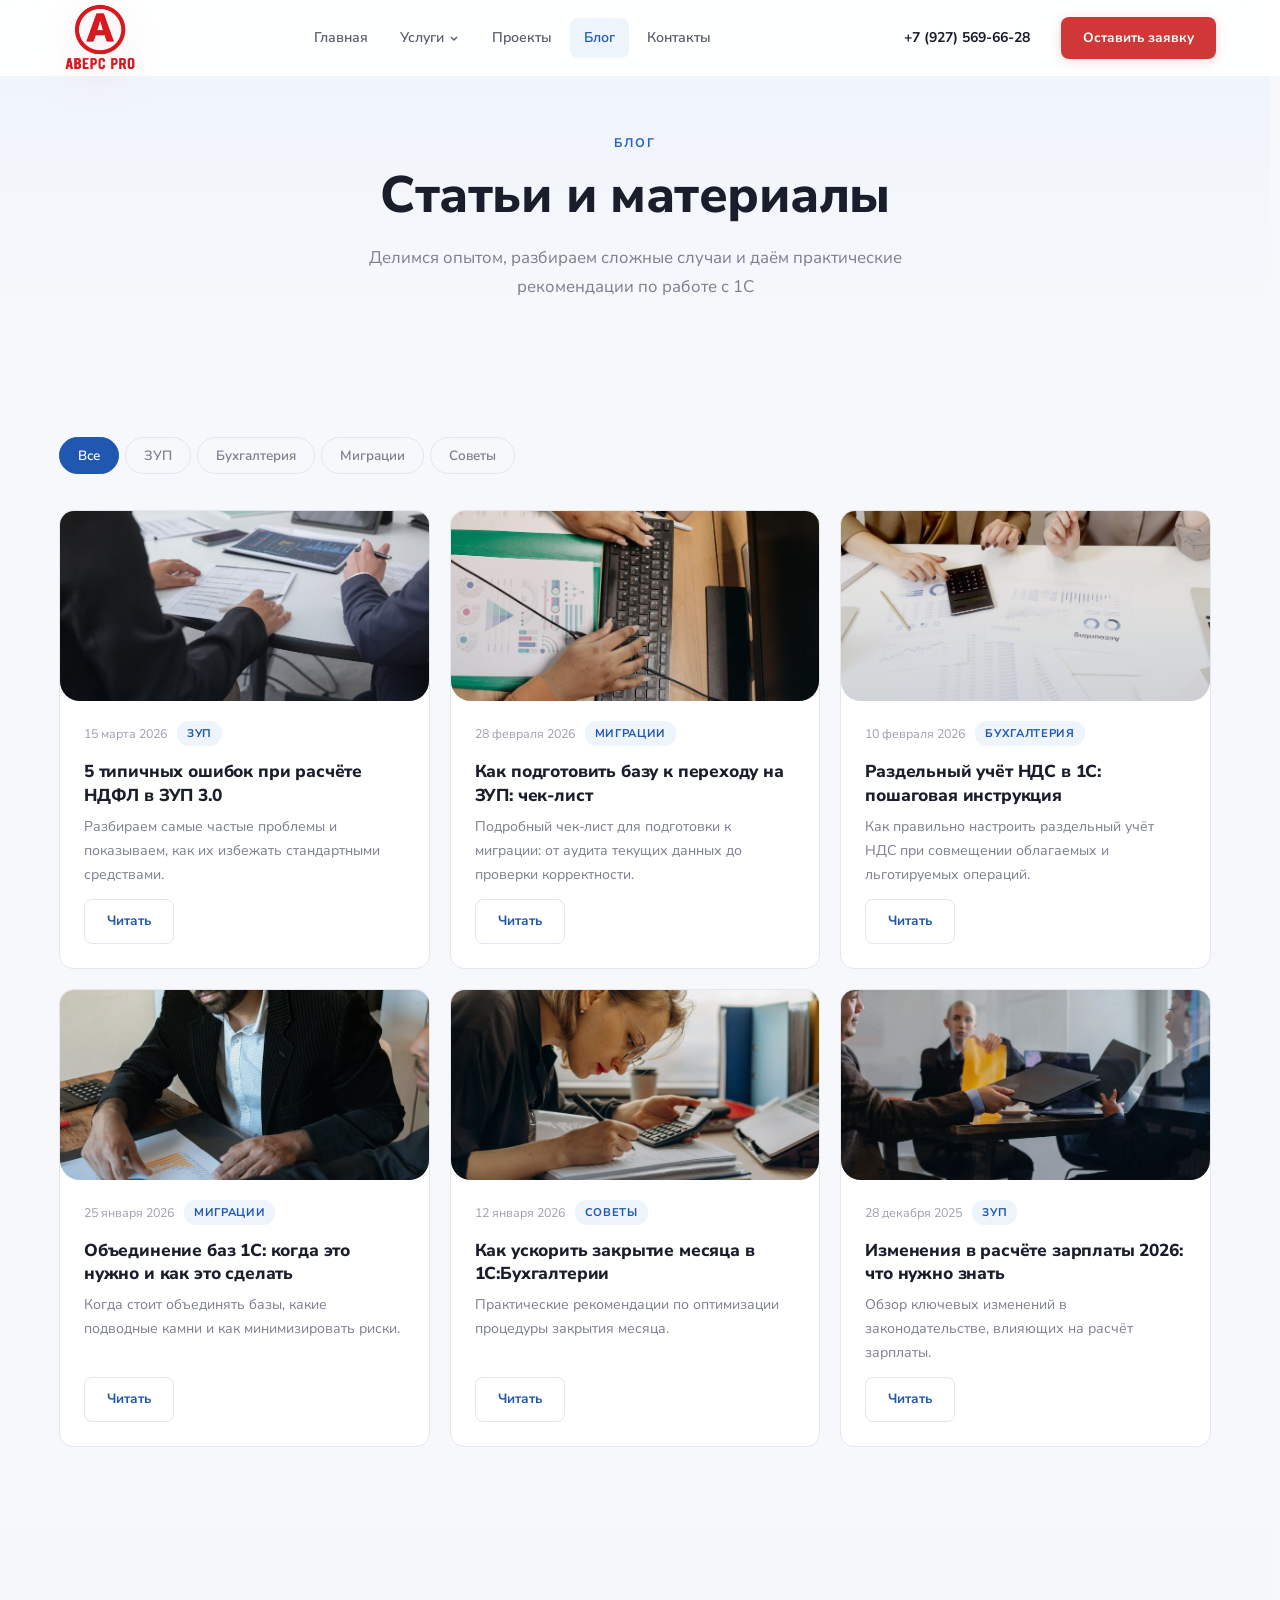
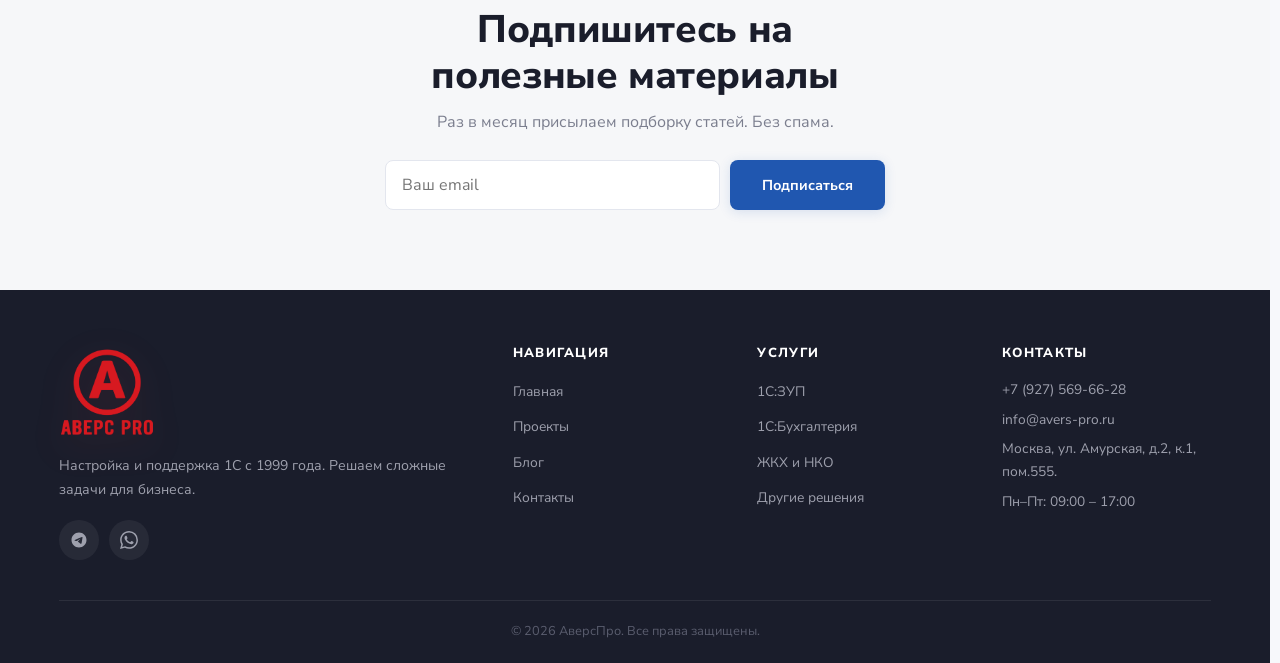
==== blog.html @ 27d28d6b "first commit" ====
<!DOCTYPE html>
<html lang="ru">
<head>
  <meta charset="UTF-8">
  <meta name="viewport" content="width=device-width, initial-scale=1.0">
  <title>Блог — АверсПро | Статьи о 1С</title>
  <meta name="description" content="Статьи и материалы по 1С: ЗУП, бухгалтерия, миграции, практические советы от специалистов АверсПро.">
  <link rel="preconnect" href="https://fonts.googleapis.com">
  <link rel="preconnect" href="https://fonts.gstatic.com" crossorigin>
  <link href="https://fonts.googleapis.com/css2?family=Nunito+Sans:ital,opsz,wght@0,6..12,300;0,6..12,400;0,6..12,500;0,6..12,600;0,6..12,700;0,6..12,800;1,6..12,400&display=swap" rel="stylesheet">
  <link rel="stylesheet" href="style.css">
</head>
<body>

  <!-- HEADER -->
  <header class="site-header" id="siteHeader">
    <div class="container header-inner">
      <a href="index.html" class="logo" aria-label="АверсПро">
        <span class="logo-mark">
          <img src="images/brand/logo.webp" alt="Логотип АверсПро" class="logo-image">
        </span>
      </a>
      <nav class="main-nav">
        <ul class="nav-list">
          <li class="nav-item"><a href="index.html" class="nav-link">Главная</a></li>
          <li class="nav-item has-dropdown">
            <a href="#" class="nav-link">Услуги
              <svg class="nav-dropdown-icon" viewBox="0 0 12 12"><path d="M3 5l3 3 3-3" fill="none" stroke="currentColor" stroke-width="1.5"/></svg>
            </a>
            <div class="nav-dropdown">
              <a href="services-zup.html">1С:Зарплата и управление персоналом</a>
              <a href="services-buh.html">1С:Бухгалтерия и налоговый учёт</a>
              <a href="services-gkh-nko.html">1С для ЖКХ и НКО</a>
              <a href="services-other.html">Другие решения</a>
            </div>
          </li>
          <li class="nav-item"><a href="projects.html" class="nav-link">Проекты</a></li>
          <li class="nav-item"><a href="blog.html" class="nav-link active">Блог</a></li>
          <li class="nav-item"><a href="contacts.html" class="nav-link">Контакты</a></li>
        </ul>
      </nav>
      <div class="header-right">
        <a href="tel:+79275696628" class="header-phone">+7 (927) 569-66-28</a>
        <a href="contacts.html" class="btn btn-red btn-sm">Оставить заявку</a>
      </div>
      <button class="burger" id="burger" aria-label="Меню"><span></span><span></span><span></span></button>
    </div>
  </header>

  <!-- MOBILE MENU -->
  <div class="mobile-menu" id="mobileMenu">
    <div class="mobile-menu-inner">
      <ul class="mobile-nav-list">
        <li><a href="index.html" class="mobile-nav-link">Главная</a></li>
        <li>
          <button class="mobile-nav-link mobile-dropdown-toggle">Услуги
            <svg width="14" height="14" viewBox="0 0 12 12" style="margin-left:4px;vertical-align:middle"><path d="M3 5l3 3 3-3" fill="none" stroke="currentColor" stroke-width="1.5"/></svg>
          </button>
          <ul class="mobile-sub-list">
            <li><a href="services-zup.html" class="mobile-sub-link">1С:ЗУП</a></li>
            <li><a href="services-buh.html" class="mobile-sub-link">1С:Бухгалтерия</a></li>
            <li><a href="services-gkh-nko.html" class="mobile-sub-link">ЖКХ и НКО</a></li>
            <li><a href="services-other.html" class="mobile-sub-link">Другие решения</a></li>
          </ul>
        </li>
        <li><a href="projects.html" class="mobile-nav-link">Проекты</a></li>
        <li><a href="blog.html" class="mobile-nav-link active">Блог</a></li>
        <li><a href="contacts.html" class="mobile-nav-link">Контакты</a></li>
      </ul>
      <a href="tel:+79275696628" class="mobile-phone">+7 (927) 569-66-28</a>
      <a href="contacts.html" class="btn btn-red mobile-cta">Оставить заявку</a>
    </div>
  </div>

  <main>

    <!-- PAGE HERO -->
    <section class="page-hero">
      <div class="container">
        <p class="page-hero-label">Блог</p>
        <h1 class="page-hero-title">Статьи и материалы</h1>
        <p class="page-hero-subtitle">Делимся опытом, разбираем сложные случаи и даём практические рекомендации по работе с 1С</p>
      </div>
    </section>

    <!-- BLOG FILTERS + GRID -->
    <section class="section">
      <div class="container">
        <div class="blog-filters">
          <button class="blog-filter active" data-filter="all">Все</button>
          <button class="blog-filter" data-filter="zup">ЗУП</button>
          <button class="blog-filter" data-filter="buh">Бухгалтерия</button>
          <button class="blog-filter" data-filter="migration">Миграции</button>
          <button class="blog-filter" data-filter="tips">Советы</button>
        </div>
        <div class="blog-grid">

          <article class="blog-card" data-category="zup">
            <div class="blog-card-media">
              <img src="images/blog/photo-blog-zup-ndfl.webp" alt="Разбор ошибок в 1С:ЗУП и проверка кадровых документов" loading="lazy" decoding="async">
            </div>
            <div class="blog-card-meta">
              <span class="blog-card-date">15 марта 2026</span>
              <span class="blog-card-tag">ЗУП</span>
            </div>
            <h3>5 типичных ошибок при расчёте НДФЛ в ЗУП 3.0</h3>
            <p>Разбираем самые частые проблемы и показываем, как их избежать стандартными средствами.</p>
            <a href="#" target="_blank" rel="noopener" class="btn btn-outline btn-sm blog-read-btn">Читать</a>
          </article>

          <article class="blog-card" data-category="migration">
            <div class="blog-card-media">
              <img src="images/blog/photo-blog-migration-checklist.webp" alt="Планирование миграции и подготовка чек-листа перехода на новую конфигурацию 1С" loading="lazy" decoding="async">
            </div>
            <div class="blog-card-meta">
              <span class="blog-card-date">28 февраля 2026</span>
              <span class="blog-card-tag">Миграции</span>
            </div>
            <h3>Как подготовить базу к переходу на ЗУП: чек-лист</h3>
            <p>Подробный чек-лист для подготовки к миграции: от аудита текущих данных до проверки корректности.</p>
            <a href="#" target="_blank" rel="noopener" class="btn btn-outline btn-sm blog-read-btn">Читать</a>
          </article>

          <article class="blog-card" data-category="buh">
            <div class="blog-card-media">
              <img src="images/blog/photo-blog-vat.webp" alt="Отчёты и калькулятор для материала по раздельному учёту НДС в 1С" loading="lazy" decoding="async">
            </div>
            <div class="blog-card-meta">
              <span class="blog-card-date">10 февраля 2026</span>
              <span class="blog-card-tag">Бухгалтерия</span>
            </div>
            <h3>Раздельный учёт НДС в 1С: пошаговая инструкция</h3>
            <p>Как правильно настроить раздельный учёт НДС при совмещении облагаемых и льготируемых операций.</p>
            <a href="#" target="_blank" rel="noopener" class="btn btn-outline btn-sm blog-read-btn">Читать</a>
          </article>

          <article class="blog-card" data-category="migration">
            <div class="blog-card-media">
              <img src="images/blog/photo-blog-merge.webp" alt="Обсуждение графиков и сценариев объединения баз 1С" loading="lazy" decoding="async">
            </div>
            <div class="blog-card-meta">
              <span class="blog-card-date">25 января 2026</span>
              <span class="blog-card-tag">Миграции</span>
            </div>
            <h3>Объединение баз 1С: когда это нужно и как это сделать</h3>
            <p>Когда стоит объединять базы, какие подводные камни и как минимизировать риски.</p>
            <a href="#" target="_blank" rel="noopener" class="btn btn-outline btn-sm blog-read-btn">Читать</a>
          </article>

          <article class="blog-card" data-category="tips">
            <div class="blog-card-media">
              <img src="images/blog/photo-blog-close-month-2.webp" alt="Практическая работа по ускорению закрытия месяца в 1С:Бухгалтерии" loading="lazy" decoding="async">
            </div>
            <div class="blog-card-meta">
              <span class="blog-card-date">12 января 2026</span>
              <span class="blog-card-tag">Советы</span>
            </div>
            <h3>Как ускорить закрытие месяца в 1С:Бухгалтерии</h3>
            <p>Практические рекомендации по оптимизации процедуры закрытия месяца.</p>
            <a href="#" target="_blank" rel="noopener" class="btn btn-outline btn-sm blog-read-btn">Читать</a>
          </article>

          <article class="blog-card" data-category="zup">
            <div class="blog-card-media">
              <img src="images/blog/photo-blog-zup-changes.webp" alt="Команда обсуждает изменения в расчёте зарплаты и настройке 1С на новый период" loading="lazy" decoding="async">
            </div>
            <div class="blog-card-meta">
              <span class="blog-card-date">28 декабря 2025</span>
              <span class="blog-card-tag">ЗУП</span>
            </div>
            <h3>Изменения в расчёте зарплаты 2026: что нужно знать</h3>
            <p>Обзор ключевых изменений в законодательстве, влияющих на расчёт зарплаты.</p>
            <a href="#" target="_blank" rel="noopener" class="btn btn-outline btn-sm blog-read-btn">Читать</a>
          </article>

        </div>
      </div>
    </section>

    <!-- SUBSCRIBE -->
    <section class="section section-alt">
      <div class="container">
        <div class="subscribe-block">
          <h2>Подпишитесь на полезные материалы</h2>
          <p>Раз в месяц присылаем подборку статей. Без спама.</p>
          <form class="subscribe-form" data-form>
            <input type="email" class="subscribe-input" placeholder="Ваш email" required>
            <button type="submit" class="btn btn-blue">Подписаться</button>
          </form>
        </div>
      </div>
    </section>

  </main>

  <!-- FOOTER -->
  <footer class="site-footer">
    <div class="container">
      <div class="footer-grid">
        <div>
          <div class="footer-logo">
            <span class="logo-mark">
              <img src="images/brand/logo.webp" alt="Логотип АверсПро" class="logo-image">
            </span>
          </div>
          <p class="footer-desc">Настройка и поддержка 1С с 1999 года. Решаем сложные задачи для бизнеса.</p>
          <div class="footer-socials">
            <a href="#" class="footer-social" aria-label="Telegram">
              <svg width="18" height="18" viewBox="0 0 24 24" fill="currentColor"><path d="M12 2C6.48 2 2 6.48 2 12s4.48 10 10 10 10-4.48 10-10S17.52 2 12 2zm4.64 6.8c-.15 1.58-.8 5.42-1.13 7.19-.14.75-.42 1-.68 1.03-.58.05-1.02-.38-1.58-.75-.88-.58-1.38-.94-2.23-1.5-.99-.65-.35-1.01.22-1.59.15-.15 2.71-2.48 2.76-2.69a.2.2 0 00-.05-.18c-.06-.05-.14-.03-.21-.02-.09.02-1.49.95-4.22 2.79-.4.27-.76.41-1.08.4-.36-.01-1.04-.2-1.55-.37-.63-.2-1.12-.31-1.08-.66.02-.18.27-.36.74-.55 2.92-1.27 4.86-2.11 5.83-2.51 2.78-1.16 3.35-1.36 3.73-1.36.08 0 .27.02.39.12.1.08.13.19.14.27-.01.06.01.24 0 .38z"/></svg>
            </a>
            <a href="#" class="footer-social" aria-label="WhatsApp">
              <svg width="18" height="18" viewBox="0 0 24 24" fill="currentColor"><path d="M17.472 14.382c-.297-.149-1.758-.867-2.03-.967-.273-.099-.471-.148-.67.15-.197.297-.767.966-.94 1.164-.173.199-.347.223-.644.075-.297-.15-1.255-.463-2.39-1.475-.883-.788-1.48-1.761-1.653-2.059-.173-.297-.018-.458.13-.606.134-.133.298-.347.446-.52.149-.174.198-.298.298-.497.099-.198.05-.371-.025-.52-.075-.149-.669-1.612-.916-2.207-.242-.579-.487-.5-.669-.51-.173-.008-.371-.01-.57-.01-.198 0-.52.074-.792.372-.272.297-1.04 1.016-1.04 2.479 0 1.462 1.065 2.875 1.213 3.074.149.198 2.096 3.2 5.077 4.487.709.306 1.262.489 1.694.625.712.227 1.36.195 1.871.118.571-.085 1.758-.719 2.006-1.413.248-.694.248-1.289.173-1.413-.074-.124-.272-.198-.57-.347m-5.421 7.403h-.004a9.87 9.87 0 01-5.031-1.378l-.361-.214-3.741.982.998-3.648-.235-.374a9.86 9.86 0 01-1.51-5.26c.001-5.45 4.436-9.884 9.888-9.884 2.64 0 5.122 1.03 6.988 2.898a9.825 9.825 0 012.893 6.994c-.003 5.45-4.437 9.884-9.885 9.884m8.413-18.297A11.815 11.815 0 0012.05 0C5.495 0 .16 5.335.157 11.892c0 2.096.547 4.142 1.588 5.945L.057 24l6.305-1.654a11.882 11.882 0 005.683 1.448h.005c6.554 0 11.89-5.335 11.893-11.893a11.821 11.821 0 00-3.48-8.413z"/></svg>
            </a>
          </div>
        </div>
        <div class="footer-nav">
          <h4 class="footer-heading">Навигация</h4>
          <ul>
            <li><a href="index.html">Главная</a></li>
            <li><a href="projects.html">Проекты</a></li>
            <li><a href="blog.html">Блог</a></li>
            <li><a href="contacts.html">Контакты</a></li>
          </ul>
        </div>
        <div class="footer-services">
          <h4 class="footer-heading">Услуги</h4>
          <ul>
            <li><a href="services-zup.html">1С:ЗУП</a></li>
            <li><a href="services-buh.html">1С:Бухгалтерия</a></li>
            <li><a href="services-gkh-nko.html">ЖКХ и НКО</a></li>
            <li><a href="services-other.html">Другие решения</a></li>
          </ul>
        </div>
        <div class="footer-contacts">
          <h4 class="footer-heading">Контакты</h4>
          <p><a href="tel:+79275696628">+7 (927) 569-66-28</a></p>
          <p><a href="mailto:info@avers-pro.ru">info@avers-pro.ru</a></p>
          <p>Москва, ул. Амурская, д.2, к.1, пом.555.</p>
          <p>Пн&ndash;Пт: 09:00 &ndash; 17:00</p>
        </div>
      </div>
      <div class="footer-bottom">
        <p>&copy; 2026 АверсПро. Все права защищены.</p>
      </div>
    </div>
  </footer>

  <div class="toast" id="toast"><p class="toast-message"></p></div>
  <script src="script.js"></script>
</body>
</html>
---- style.css ----
/* ============================================
   АверсПро — Corporate 1C Consulting
   Blue/Red premium corporate design system
   Font: Nunito Sans (rounded, readable, Cyrillic)
   ============================================ */

/* --- Variables --- */
:root {
  --blue-900: #0f2b5b;
  --blue-800: #14366e;
  --blue-700: #1a4690;
  --blue-600: #2057b0;
  --blue-500: #2563c4;
  --blue-400: #4a84d4;
  --blue-300: #7ba7e3;
  --blue-200: #b3cdf0;
  --blue-100: #dce8f8;
  --blue-50: #eef4fc;

  --red-600: #c03030;
  --red-500: #d03838;
  --red-400: #e04848;
  --red-hover: #a82828;

  --gray-900: #1a1d2b;
  --gray-800: #2d3040;
  --gray-700: #3f4255;
  --gray-600: #5a5d6e;
  --gray-500: #7b7e8e;
  --gray-400: #9ea0ad;
  --gray-300: #c2c4ce;
  --gray-200: #dfe0e6;
  --gray-100: #edeef2;
  --gray-50: #f6f7f9;

  --white: #ffffff;
  --bg: #f7f8fb;
  --surface: #ffffff;
  --border: #e3e6ee;

  --font-display: 'Nunito Sans', 'Segoe UI', sans-serif;
  --font-body: 'Nunito Sans', 'Segoe UI', sans-serif;

  --container: 1200px;
  --gap: 24px;
  --radius: 14px;
  --radius-sm: 8px;
  --radius-pill: 100px;
  --header-h: 76px;
  --transition: 0.3s cubic-bezier(.4,0,.2,1);
  --shadow-sm: 0 1px 3px rgba(15,43,91,.06);
  --shadow-md: 0 4px 20px rgba(15,43,91,.08);
  --shadow-lg: 0 12px 40px rgba(15,43,91,.10);
  --shadow-card: 0 2px 12px rgba(15,43,91,.06);
  --scrollbar-comp: 0px;
}

/* --- Reset --- */
*, *::before, *::after { margin:0; padding:0; box-sizing:border-box; }
html {
  scroll-behavior:smooth; -webkit-text-size-adjust:100%;
  scrollbar-gutter:stable;
  scrollbar-width:thin;
  scrollbar-color:var(--blue-500) rgba(220,232,248,.9);
}

body {
  font-family: var(--font-body);
  font-size: 16px;
  line-height: 1.7;
  color: var(--gray-800);
  background: var(--bg);
  -webkit-font-smoothing: antialiased;
  overflow-x: hidden;
}
body.menu-open {
  overflow:hidden;
  padding-right:var(--scrollbar-comp);
}
body.menu-open .site-header,
body.menu-open .mobile-menu {
  padding-right:var(--scrollbar-comp);
}

html::-webkit-scrollbar,
.mobile-menu-inner::-webkit-scrollbar {
  width:12px;
  height:12px;
}
html::-webkit-scrollbar-track,
.mobile-menu-inner::-webkit-scrollbar-track {
  background:
    linear-gradient(180deg, rgba(220,232,248,.92), rgba(238,244,252,.96));
  border-radius:999px;
}
html::-webkit-scrollbar-thumb,
.mobile-menu-inner::-webkit-scrollbar-thumb {
  background:
    linear-gradient(180deg, var(--blue-500), var(--blue-700));
  border:2px solid rgba(238,244,252,.96);
  border-radius:999px;
  box-shadow:inset 0 0 0 1px rgba(255,255,255,.22);
}
html::-webkit-scrollbar-thumb:hover,
.mobile-menu-inner::-webkit-scrollbar-thumb:hover {
  background:
    linear-gradient(180deg, var(--blue-600), var(--red-500));
}
html::-webkit-scrollbar-corner,
.mobile-menu-inner::-webkit-scrollbar-corner {
  background:transparent;
}

.mobile-menu-inner {
  scrollbar-width:thin;
  scrollbar-color:var(--blue-500) rgba(220,232,248,.9);
}

img { max-width:100%; height:auto; display:block; }
a { color:inherit; text-decoration:none; transition:color var(--transition); }
ul,ol { list-style:none; }
button { font-family:inherit; cursor:pointer; border:none; background:none; font-size:inherit; }
input,textarea,select { font-family:inherit; font-size:inherit; }

/* --- Typography --- */
h1,h2,h3,h4,h5 {
  font-family: var(--font-display);
  font-weight: 800;
  line-height: 1.2;
  color: var(--gray-900);
  letter-spacing: -0.01em;
}
h1 { font-size: clamp(2rem,5vw,3.2rem); }
h2 { font-size: clamp(1.6rem,3.5vw,2.4rem); }
h3 { font-size: clamp(1.15rem,2vw,1.4rem); }
h4 { font-size: 1.1rem; }
p { margin-bottom:1em; }
p:last-child { margin-bottom:0; }

/* --- Layout --- */
.container { max-width:var(--container); margin:0 auto; padding:0 var(--gap); }
.section { padding:80px 0; }
.section-alt { background:var(--gray-50); }
.section-blue { background:var(--blue-900); color:var(--blue-200); }
.section-blue h2,.section-blue h3,.section-blue h4 { color:#fff; }
.section-header { text-align:center; margin-bottom:52px; }
.section-label {
  font-size:.78rem; font-weight:700; text-transform:uppercase;
  letter-spacing:.16em; color:var(--blue-500); margin-bottom:10px;
}
.section-title { max-width:680px; margin:0 auto; }
.section-subtitle { color:var(--gray-500); max-width:560px; margin:8px auto 0; font-size:1.05rem; }
.section-footer { text-align:center; margin-top:44px; }

/* --- Buttons --- */
.btn {
  display:inline-flex; align-items:center; justify-content:center; gap:8px;
  font-weight:700; font-size:.9rem; padding:14px 32px;
  border-radius:var(--radius-sm); transition:all var(--transition);
  white-space:nowrap; border:none; cursor:pointer;
}
.btn-red {
  background:var(--red-500); color:#fff;
  box-shadow:0 2px 12px rgba(208,56,56,.18);
}
.btn-red:hover {
  background:var(--red-hover);
  transform:translateY(-1px);
  box-shadow:0 6px 20px rgba(208,56,56,.25);
}
.btn-blue {
  background:var(--blue-600); color:#fff;
  box-shadow:0 2px 12px rgba(32,87,176,.15);
}
.btn-blue:hover {
  background:var(--blue-700);
  transform:translateY(-1px);
  box-shadow:0 6px 20px rgba(32,87,176,.2);
}
.btn-outline {
  background:transparent; color:var(--blue-600);
  border:1.5px solid var(--border);
}
.btn-outline:hover {
  border-color:var(--blue-500); background:var(--blue-50);
}
.btn-white {
  background:#fff; color:var(--blue-700);
}
.btn-white:hover {
  background:var(--blue-50); transform:translateY(-1px);
}
.btn-sm { padding:10px 22px; font-size:.84rem; }
.btn-lg { padding:18px 40px; font-size:1rem; }
.btn-full { width:100%; }

/* ============================================
   HEADER
   ============================================ */
.site-header {
  position:fixed; top:0; left:0; right:0; z-index:100;
  height:var(--header-h);
  background:rgba(255,255,255,.92);
  backdrop-filter:blur(14px); -webkit-backdrop-filter:blur(14px);
  border-bottom:1px solid transparent;
  transition:all var(--transition);
}
.site-header.scrolled {
  border-bottom-color:var(--border);
  box-shadow:var(--shadow-sm);
}
.header-inner {
  display:flex; align-items:center; justify-content:space-between;
  height:var(--header-h); gap:24px;
}

/* Logo */
.logo {
  flex-shrink:0; display:flex; align-items:center; justify-content:center;
  gap:0; color:var(--blue-700); line-height:0;
}
.logo-mark {
  width:72px; height:70px; padding:0; flex-shrink:0;
  border-radius:0; border:none;
  background:none;
  display:flex; align-items:center; justify-content:center;
  box-shadow:none;
}
.logo-image {
  width:100%; height:100%; object-fit:contain;
  filter:drop-shadow(0 10px 18px rgba(208,56,56,.14));
}

/* Nav */
.main-nav { flex:1; }
.nav-list { display:flex; align-items:center; justify-content:center; gap:4px; }
.nav-item { position:relative; }
.nav-link {
  font-size:.88rem; font-weight:600; padding:8px 14px;
  border-radius:var(--radius-sm); color:var(--gray-600);
  transition:all var(--transition); display:flex; align-items:center; gap:4px;
}
.nav-link:hover,.nav-link.active { color:var(--blue-600); }
.nav-link.active { background:var(--blue-50); }

/* Dropdown */
.nav-dropdown-icon { width:12px; height:12px; transition:transform var(--transition); }
.nav-item:hover .nav-dropdown-icon { transform:rotate(180deg); }
.nav-dropdown {
  position:absolute; top:100%; left:0; min-width:240px;
  background:var(--white); border:1px solid var(--border);
  border-radius:var(--radius-sm); padding:8px;
  box-shadow:var(--shadow-lg);
  opacity:0; visibility:hidden; transform:translateY(8px);
  transition:all var(--transition); z-index:110;
}
.nav-item:hover .nav-dropdown,
.nav-item.dropdown-open .nav-dropdown {
  opacity:1; visibility:visible; transform:translateY(0);
}
.nav-dropdown a {
  display:block; padding:10px 14px; font-size:.88rem; font-weight:500;
  border-radius:6px; color:var(--gray-700); transition:all var(--transition);
}
.nav-dropdown a:hover { background:var(--blue-50); color:var(--blue-600); }

/* Header right */
.header-right { display:flex; align-items:center; gap:16px; flex-shrink:0; }
.header-phone {
  display:inline-flex; align-items:center; justify-content:center;
  padding:10px 14px; border-radius:var(--radius-pill);
  border:1px solid transparent; font-size:.88rem; font-weight:700; color:var(--gray-900);
  transition:color var(--transition), background var(--transition), border-color var(--transition), box-shadow var(--transition);
}
.header-phone:hover {
  color:var(--blue-700); background:var(--blue-50);
  border-color:var(--blue-100); box-shadow:var(--shadow-sm);
}

/* Burger */
.burger {
  display:none; flex-direction:column; align-items:center; justify-content:center;
  gap:5px; width:44px; height:44px; padding:10px;
  border:1px solid rgba(32,87,176,.12); border-radius:16px;
  background:rgba(255,255,255,.88); box-shadow:var(--shadow-sm);
  z-index:110;
  transition:background var(--transition), border-color var(--transition), box-shadow var(--transition), transform var(--transition);
}
.burger:hover { border-color:rgba(32,87,176,.22); box-shadow:var(--shadow-md); }
.burger.active { background:var(--blue-50); border-color:rgba(32,87,176,.2); }
.burger span {
  display:block; width:100%; height:2px; background:var(--gray-900);
  border-radius:2px; transition:all var(--transition); transform-origin:center;
}
.burger.active span:nth-child(1) { transform:rotate(45deg) translate(5px,5px); }
.burger.active span:nth-child(2) { opacity:0; }
.burger.active span:nth-child(3) { transform:rotate(-45deg) translate(5px,-5px); }

/* Mobile Menu */
.mobile-menu {
  position:fixed; inset:0; z-index:99;
  padding:0;
  background:
    radial-gradient(circle at top right, rgba(74,132,212,.18), transparent 28%),
    linear-gradient(180deg, rgba(247,248,251,.56), rgba(241,245,251,.94));
  backdrop-filter:blur(10px); -webkit-backdrop-filter:blur(10px);
  display:flex; align-items:stretch; justify-content:stretch;
  opacity:0; visibility:hidden; pointer-events:none; transform:translateY(10px) scale(.98);
  transition:opacity .28s ease, visibility .28s ease, transform .32s ease;
}
.mobile-menu.active { opacity:1; visibility:visible; pointer-events:auto; transform:translateY(0) scale(1); }
.mobile-menu-inner {
  width:100%; max-width:none; height:100dvh; overflow-y:auto;
  margin:0;
  padding:calc(var(--header-h) + 18px) var(--gap) max(24px, env(safe-area-inset-bottom));
  display:flex; flex-direction:column; text-align:left;
  border-radius:0; border:none;
  background:
    radial-gradient(circle at top right, rgba(74,132,212,.16), transparent 36%),
    linear-gradient(180deg, rgba(255,255,255,.98), rgba(246,247,249,.94));
  box-shadow:none;
}
.mobile-nav-list { display:flex; flex-direction:column; gap:10px; margin-bottom:auto; }
.mobile-nav-list > li { display:flex; flex-direction:column; }
.mobile-nav-link {
  width:100%; display:flex; align-items:center; justify-content:space-between; gap:12px;
  font-size:1.1rem; font-weight:700; padding:14px 16px;
  color:var(--gray-700); transition:all var(--transition);
  border-radius:18px; background:rgba(255,255,255,.54); border:1px solid transparent;
}
.mobile-nav-link:hover,.mobile-nav-link.active,.mobile-dropdown-toggle.open {
  color:var(--blue-700); background:var(--white);
  border-color:rgba(32,87,176,.14); box-shadow:0 14px 30px rgba(15,43,91,.08);
}
.mobile-sub-list {
  display:flex; flex-direction:column; gap:8px; max-height:0; opacity:0;
  overflow:hidden; margin-top:0; padding:0 0 0 14px;
  border-left:1px solid rgba(32,87,176,.12); transform:translateY(-8px);
  transition:max-height .36s cubic-bezier(.2,.8,.2,1), opacity .22s ease, transform .22s ease, margin-top .22s ease;
}
.mobile-sub-list.open { opacity:1; transform:translateY(0); margin-top:12px; }
.mobile-dropdown-toggle svg {
  flex-shrink:0; width:18px; height:18px; margin-left:auto; vertical-align:middle;
  color:var(--gray-500); transition:transform var(--transition), color var(--transition);
}
.mobile-dropdown-toggle.open svg { transform:rotate(180deg); color:var(--blue-600); }
.mobile-sub-link {
  display:block; font-size:.96rem; font-weight:700; line-height:1.35; color:var(--gray-600);
  padding:10px 14px; border-radius:16px; background:rgba(255,255,255,.82);
  border:1px solid rgba(32,87,176,.08);
  transition:transform var(--transition), color var(--transition), background var(--transition), border-color var(--transition), box-shadow var(--transition);
}
.mobile-sub-link:hover,.mobile-sub-link.active {
  color:var(--blue-700); background:var(--white); border-color:rgba(32,87,176,.18);
  box-shadow:var(--shadow-sm); transform:translateX(4px);
}
.mobile-phone {
  display:block; font-size:1.25rem; font-weight:800; color:var(--gray-900);
  margin-top:24px; padding-top:20px; border-top:1px solid rgba(32,87,176,.12);
  margin-bottom:14px; text-align:center;
}
.mobile-cta { display:block; width:100%; text-align:center; }

/* ============================================
   HERO
   ============================================ */
.hero {
  position:relative; padding:calc(var(--header-h) + 64px) 0 80px;
  overflow:hidden; min-height:88vh; display:flex; align-items:center;
}
.hero-bg {
  position:absolute; top:0; right:0; width:55%; height:100%;
  background:
    radial-gradient(ellipse at 60% 40%, rgba(37,99,196,.07) 0%, transparent 55%),
    radial-gradient(ellipse at 80% 80%, rgba(37,99,196,.04) 0%, transparent 50%);
  pointer-events:none;
}
.hero-grid { display:grid; grid-template-columns:1fr 1fr; gap:56px; align-items:center; }
.hero-label {
  display:inline-flex; align-items:center; gap:8px;
  font-size:.78rem; font-weight:700; text-transform:uppercase; letter-spacing:.14em;
  color:var(--blue-500); background:var(--blue-50);
  padding:6px 16px; border-radius:var(--radius-pill); margin-bottom:20px;
}
.hero-label-dot { width:6px; height:6px; border-radius:50%; background:var(--blue-500); }
.hero-title { font-size:clamp(2.2rem,5.5vw,3.6rem); line-height:1.08; margin-bottom:20px; }
.hero-title .blue { color:var(--blue-600); }
.hero-subtitle {
  font-size:1.1rem; color:var(--gray-500); max-width:500px;
  margin-bottom:32px; line-height:1.75;
}
.hero-actions { display:flex; gap:14px; flex-wrap:wrap; margin-bottom:28px; }

/* Hero trust strip */
.hero-trust { display:flex; flex-direction:column; gap:10px; }
.hero-trust-item {
  display:flex; align-items:center; gap:10px;
  font-size:.88rem; font-weight:600; color:var(--gray-600);
}

/* Hero right panel */
.hero-right { display:flex; flex-direction:column; gap:20px; }
.hero-stats-panel {
  display:grid; grid-template-columns:1fr 1fr; gap:16px;
  background:var(--white); border-radius:var(--radius); padding:28px;
  border:1px solid var(--border); box-shadow:var(--shadow-md);
}
.hero-stat { text-align:center; padding:8px 0; }
.hero-stat-num {
  display:block; font-size:1.8rem; font-weight:900; color:var(--blue-600); line-height:1.1;
}
.hero-stat-label { font-size:.78rem; color:var(--gray-500); display:block; margin-top:4px; line-height:1.35; }

.hero-quote {
  padding:22px 24px; background:var(--blue-50); border-radius:var(--radius);
  border-left:3px solid var(--blue-500);
}
.hero-quote blockquote {
  font-style:italic; font-size:.92rem; color:var(--gray-700); line-height:1.7; margin:0;
}
.hero-quote-author {
  font-size:.82rem; font-weight:700; color:var(--gray-500); margin-top:10px;
}
.hero-photo-card {
  position:relative; min-height:340px; overflow:hidden;
  border-radius:28px; border:1px solid rgba(255,255,255,.78);
  background:var(--white); box-shadow:0 22px 60px rgba(15,43,91,.16);
}
.hero-photo-card::after {
  content:''; position:absolute; inset:0;
  background:linear-gradient(180deg, rgba(15,43,91,.05), rgba(15,43,91,.32));
}
.hero-photo-card img {
  width:100%; height:100%; object-fit:cover; object-position:center;
}
.hero-photo-badge {
  position:absolute; left:22px; bottom:22px; z-index:1;
  max-width:240px; padding:14px 16px;
  border-radius:18px; background:rgba(255,255,255,.9);
  backdrop-filter:blur(10px); -webkit-backdrop-filter:blur(10px);
  border:1px solid rgba(255,255,255,.65); box-shadow:var(--shadow-md);
}
.hero-photo-badge strong {
  display:block; font-size:.78rem; text-transform:uppercase; letter-spacing:.12em;
  color:var(--blue-600); margin-bottom:6px;
}
.hero-photo-badge span {
  display:block; font-size:.92rem; font-weight:700; line-height:1.45; color:var(--gray-800);
}

/* Lead download */
.lead-download { margin-top:16px; }
.lead-download.hidden { display:none; }

/* Blog home 2-column */
.blog-home-2col { grid-template-columns:1fr 1fr !important; }
.blog-read-btn { margin-top:auto; align-self:flex-start; }

/* ============================================
   SERVICE CARDS (home & service pages)
   ============================================ */
.services-grid { display:grid; grid-template-columns:repeat(3,1fr); gap:20px; }
.svc-card {
  display:flex; flex-direction:column; padding:28px 24px;
  background:var(--white); border-radius:var(--radius);
  border:1px solid var(--border); transition:all var(--transition);
}
.svc-card:hover {
  border-color:var(--blue-300);
  transform:translateY(-4px); box-shadow:var(--shadow-lg);
}
.svc-card-icon {
  width:52px; height:52px; border-radius:var(--radius-sm);
  background:var(--blue-50); display:flex; align-items:center; justify-content:center;
  margin-bottom:18px; color:var(--blue-600);
}
.svc-card h3 { font-size:1.12rem; margin-bottom:10px; font-weight:700; }
.svc-card p { font-size:.9rem; color:var(--gray-500); flex:1; margin-bottom:14px; line-height:1.65; }
.svc-card-link { font-size:.86rem; font-weight:700; color:var(--blue-600); }
.svc-card-link:hover { color:var(--blue-800); }
.svc-card-media {
  position:relative; overflow:hidden; height:164px; margin-bottom:20px;
  border-radius:18px; background:var(--gray-100);
}
.svc-card-media::after {
  content:''; position:absolute; inset:0;
  background:linear-gradient(180deg, rgba(15,43,91,0), rgba(15,43,91,.12));
}
.svc-card-media img {
  width:100%; height:100%; object-fit:cover;
}

/* ============================================
   STATS BAR
   ============================================ */
.stats-bar { padding:58px 0; }
.stats-shell {
  position:relative; overflow:hidden;
  padding:40px; border-radius:32px;
  background:
    radial-gradient(circle at top left, rgba(123,167,227,.18), transparent 34%),
    radial-gradient(circle at bottom right, rgba(255,255,255,.08), transparent 28%),
    linear-gradient(180deg, rgba(255,255,255,.04), rgba(255,255,255,.02));
  border:1px solid rgba(255,255,255,.08);
  box-shadow:0 26px 70px rgba(8,26,54,.22);
}
.stats-shell::before,
.stats-shell::after {
  content:''; position:absolute; border-radius:50%; pointer-events:none;
}
.stats-shell::before {
  width:320px; height:320px; left:-110px; top:-170px;
  background:radial-gradient(circle, rgba(123,167,227,.18) 0%, transparent 68%);
}
.stats-shell::after {
  width:260px; height:260px; right:-90px; bottom:-140px;
  background:radial-gradient(circle, rgba(255,255,255,.08) 0%, transparent 72%);
}
.stats-heading {
  position:relative; z-index:1;
  max-width:640px; margin:0 auto 30px; text-align:center;
}
.stats-kicker {
  display:inline-block; margin-bottom:10px;
  font-size:.76rem; font-weight:800; text-transform:uppercase; letter-spacing:.16em;
  color:var(--blue-200);
}
.stats-title {
  color:#fff; font-size:clamp(1.45rem, 3vw, 2.2rem);
}
.stats-subtitle {
  margin-top:12px; font-size:.96rem; line-height:1.7; color:rgba(220,232,248,.84);
}
.stats-grid {
  position:relative; z-index:1;
  display:grid; grid-template-columns:repeat(4,1fr); gap:20px;
}
.stat-item {
  position:relative;
  display:flex; flex-direction:column; align-items:flex-start; justify-content:space-between;
  min-height:174px; padding:24px 22px 20px; text-align:left;
  border-radius:24px; border:1px solid rgba(255,255,255,.08);
  background:linear-gradient(180deg, rgba(255,255,255,.1), rgba(255,255,255,.04));
  box-shadow:inset 0 1px 0 rgba(255,255,255,.08);
}
.stat-item::before {
  content:''; position:absolute; left:22px; top:0;
  width:56px; height:3px; border-radius:999px;
  background:linear-gradient(90deg, var(--blue-200), rgba(255,255,255,.35));
}
.stat-value {
  display:inline-flex; align-items:flex-start; gap:6px;
  margin-bottom:18px;
}
.stat-num {
  font-family:var(--font-display); font-size:clamp(2.2rem,4.5vw,3.2rem);
  font-weight:900; color:#fff; line-height:.92; display:block;
}
.stat-plus {
  font-size:clamp(1.2rem,2.2vw,1.9rem); font-weight:900;
  color:var(--blue-200); line-height:1; transform:translateY(.16em);
}
.stat-label {
  display:block; max-width:15ch;
  font-size:.92rem; font-weight:700; line-height:1.45; color:#fff;
}

/* ============================================
   CASE CARDS (home preview)
   ============================================ */
.cases-home-grid { display:grid; grid-template-columns:1fr 1fr; gap:24px; }
.case-home-card {
  padding:32px; background:var(--white); border-radius:var(--radius);
  border:1px solid var(--border); transition:all var(--transition);
}
.case-home-card:hover { border-color:var(--blue-300); box-shadow:var(--shadow-md); }
.case-tag {
  display:inline-block; font-size:.72rem; font-weight:700; text-transform:uppercase;
  letter-spacing:.1em; color:var(--blue-600); background:var(--blue-50);
  padding:4px 12px; border-radius:var(--radius-pill); margin-bottom:14px;
}
.case-home-card h3 { margin-bottom:10px; }
.case-home-card .client { font-size:.88rem; color:var(--gray-400); margin-bottom:12px; font-weight:600; }
.case-home-card p { font-size:.92rem; color:var(--gray-500); line-height:1.7; }
.case-home-card .read-more { font-size:.86rem; font-weight:700; color:var(--red-500); display:inline-block; margin-top:14px; }
.case-home-card .read-more:hover { color:var(--red-hover); }
.case-home-media {
  position:relative; overflow:hidden; height:210px;
  margin:-32px -32px 24px; border-radius:var(--radius) var(--radius) 20px 20px;
  background:var(--gray-100);
}
.case-home-media::after {
  content:''; position:absolute; inset:0;
  background:linear-gradient(180deg, rgba(15,43,91,0), rgba(15,43,91,.18));
}
.case-home-media img {
  width:100%; height:100%; object-fit:cover;
}

/* ============================================
   LEAD FORM (home CTA)
   ============================================ */
.lead-block {
  display:grid; grid-template-columns:1fr 1fr; gap:48px; align-items:center;
}
.lead-text h2 { margin-bottom:14px; }
.lead-text p { color:var(--gray-500); font-size:1.05rem; line-height:1.75; }
.lead-magnet {
  display:flex; align-items:center; gap:14px; margin-top:20px;
  padding:16px 20px; background:var(--blue-50); border-radius:var(--radius-sm);
  border:1px solid var(--blue-100);
}
.lead-magnet-icon {
  width:40px; height:40px; border-radius:8px; background:var(--blue-600);
  display:flex; align-items:center; justify-content:center; color:#fff; flex-shrink:0;
}
.lead-magnet p { font-size:.9rem; color:var(--blue-700); font-weight:600; margin:0; }

.company-block {
  align-items:center;
}
.company-block-copy h2 {
  max-width:none;
  width:100%;
}
.company-copy-text {
  max-width:none;
  width:100%;
  font-size:1rem;
  line-height:1.85;
  color:var(--gray-600);
}
.company-points {
  display:grid; grid-template-columns:1fr 1fr; gap:14px; margin-top:24px;
}
.company-point {
  padding:18px 20px; border-radius:20px;
  background:var(--white); border:1px solid var(--border);
  box-shadow:var(--shadow-sm);
}
.company-point strong {
  display:block; margin-bottom:8px;
  font-size:.76rem; font-weight:800; text-transform:uppercase; letter-spacing:.14em;
  color:var(--blue-600);
}
.company-point span {
  display:block; font-size:.92rem; line-height:1.65; color:var(--gray-600);
}

/* ============================================
   FORMS
   ============================================ */
.form-card {
  position:relative; overflow:hidden;
  padding:34px;
  background:
    radial-gradient(circle at top right, rgba(123,167,227,.16), transparent 28%),
    linear-gradient(180deg, rgba(255,255,255,.98), rgba(247,250,255,.96));
  border-radius:24px;
  border:1px solid rgba(37,99,196,.12);
  box-shadow:0 22px 48px rgba(15,43,91,.1);
}
.form-card::before {
  content:''; position:absolute; inset:0 auto auto 0;
  width:100%; height:4px;
  background:linear-gradient(90deg, var(--blue-500), var(--blue-300) 55%, rgba(74,132,212,0) 100%);
}
.form-card-header {
  margin-bottom:24px; padding-bottom:18px;
  border-bottom:1px solid rgba(32,87,176,.1);
}
.form-card-kicker {
  display:inline-flex; align-items:center;
  padding:7px 12px; margin-bottom:12px;
  border-radius:var(--radius-pill);
  background:var(--blue-50); color:var(--blue-600);
  font-size:.74rem; font-weight:800; text-transform:uppercase; letter-spacing:.12em;
}
.form-card-header h3 {
  font-size:1.35rem; margin-bottom:8px;
}
.form-card-header p {
  margin:0; font-size:.94rem; line-height:1.65; color:var(--gray-500);
}
.form-group { margin-bottom:18px; }
.form-group label {
  display:block; font-size:.78rem; font-weight:800; margin-bottom:7px;
  text-transform:uppercase; letter-spacing:.08em; color:var(--gray-700);
}
.form-group input,.form-group textarea,.form-group select {
  width:100%; padding:14px 16px; border:1px solid rgba(32,87,176,.12);
  border-radius:14px; background:rgba(255,255,255,.92);
  color:var(--gray-800); transition:border-color var(--transition), box-shadow var(--transition), background var(--transition); outline:none;
}
.form-group input:focus,.form-group textarea:focus,.form-group select:focus {
  background:#fff; border-color:var(--blue-500); box-shadow:0 0 0 4px rgba(37,99,196,.08);
}
.form-group textarea { resize:vertical; min-height:100px; }
.form-group input::placeholder,.form-group textarea::placeholder { color:var(--gray-400); }
.form-group select {
  appearance:none;
  background-image:url("data:image/svg+xml,%3Csvg xmlns='http://www.w3.org/2000/svg' width='16' height='16' viewBox='0 0 24 24' fill='none' stroke='%237b7e8e' stroke-width='2'%3E%3Cpath d='M6 9l6 6 6-6'/%3E%3C/svg%3E");
  background-repeat:no-repeat; background-position:right 14px center; padding-right:40px;
}
.form-row { display:grid; grid-template-columns:1fr 1fr; gap:14px; }
.form-disclaimer { font-size:.78rem; color:var(--gray-400); margin-top:10px; text-align:center; }
.form-check {
  display:flex; align-items:flex-start; gap:12px; margin-bottom:18px;
  padding:14px 16px;
  border-radius:18px; border:1px solid var(--blue-100);
  background:linear-gradient(180deg, rgba(238,244,252,.9), rgba(255,255,255,.95));
}
.form-check input[type="checkbox"] {
  width:18px; height:18px; margin-top:2px;
  accent-color:var(--blue-600); flex-shrink:0;
}
.form-check label { font-size:.88rem; color:var(--gray-600); line-height:1.55; }
.form-card .btn-full { min-height:54px; }

/* ============================================
   PAGE HERO (inner pages)
   ============================================ */
.page-hero {
  padding:calc(var(--header-h) + 56px) 0 56px;
  text-align:center; position:relative;
  background:linear-gradient(180deg, var(--blue-50) 0%, var(--bg) 100%);
}
.page-hero-label {
  font-size:.78rem; font-weight:700; text-transform:uppercase;
  letter-spacing:.16em; color:var(--blue-500); margin-bottom:12px;
}
.page-hero-title { max-width:700px; margin:0 auto 16px; }
.page-hero-subtitle { font-size:1.05rem; color:var(--gray-500); max-width:580px; margin:0 auto; line-height:1.75; }

/* ============================================
   SERVICE PAGE DETAIL
   ============================================ */
.svc-detail-header { display:flex; align-items:flex-start; gap:20px; margin-bottom:28px; }
.svc-detail-icon {
  width:60px; height:60px; border-radius:var(--radius);
  background:var(--blue-50); display:flex; align-items:center; justify-content:center;
  color:var(--blue-600); flex-shrink:0;
}
.svc-detail-title { font-size:clamp(1.4rem,3vw,1.9rem); margin-bottom:6px; }
.svc-detail-lead { font-size:1.05rem; color:var(--gray-500); line-height:1.75; }
.svc-detail-banner {
  position:relative; overflow:hidden; height:300px; margin:32px 0 36px;
  border-radius:24px; background:var(--gray-100); box-shadow:var(--shadow-md);
}
.svc-detail-banner::after {
  content:''; position:absolute; inset:0;
  background:linear-gradient(180deg, rgba(15,43,91,.04), rgba(15,43,91,.28));
}
.svc-detail-banner img {
  width:100%; height:100%; object-fit:cover;
}
.svc-detail-banner-note {
  position:absolute; left:22px; bottom:22px; z-index:1;
  max-width:320px; padding:12px 14px;
  border-radius:16px; background:rgba(255,255,255,.92);
  border:1px solid rgba(255,255,255,.7); box-shadow:var(--shadow-md);
  font-size:.88rem; font-weight:700; line-height:1.45; color:var(--gray-800);
}

/* Accordion */
.accordion { border-bottom:1px solid var(--border); }
.accordion:last-child { border-bottom:none; }
.accordion-trigger {
  width:100%; display:flex; align-items:center; justify-content:space-between;
  padding:18px 0; font-size:1rem; font-weight:700; color:var(--gray-900);
  text-align:left; cursor:pointer; transition:color var(--transition);
}
.accordion-trigger:hover,.accordion-trigger.active { color:var(--blue-600); }
.accordion-icon { flex-shrink:0; transition:transform var(--transition); color:var(--gray-400); }
.accordion-trigger.active .accordion-icon { transform:rotate(180deg); color:var(--blue-600); }
.accordion-content {
  max-height:0; opacity:0; overflow:hidden; padding-bottom:0; will-change:max-height;
  transition:max-height .38s cubic-bezier(.33,1,.68,1), opacity .22s ease, padding-bottom .38s ease;
}
.accordion-content.active { opacity:1; padding-bottom:20px; }

.svc-list { display:flex; flex-direction:column; gap:10px; }
.svc-list li {
  position:relative; padding-left:20px; font-size:.94rem;
  color:var(--gray-600); line-height:1.7;
}
.svc-list li::before {
  content:''; position:absolute; left:0; top:10px;
  width:6px; height:6px; border-radius:50%; background:var(--blue-400); opacity:.6;
}
.svc-list-check li::before {
  width:8px; height:8px; border-radius:2px; background:var(--blue-500); opacity:.7; top:9px;
}

.section-divider { padding:0; }
.section-divider hr { border:none; border-top:1px solid var(--border); margin:0; }

/* Service page stats row */
.svc-stats { display:grid; grid-template-columns:repeat(3,1fr); gap:20px; margin:40px 0; }
.svc-stat {
  text-align:center; padding:28px 20px; background:var(--blue-50);
  border-radius:var(--radius); border:1px solid var(--blue-100);
}
.svc-stat-num { display:block; font-size:2rem; font-weight:900; color:var(--blue-600); line-height:1.1; }
.svc-stat-label { font-size:.84rem; color:var(--gray-500); display:block; margin-top:6px; line-height:1.4; }

/* Service features grid */
.svc-features { display:grid; grid-template-columns:repeat(auto-fit,minmax(260px,1fr)); gap:20px; margin-top:40px; }
.svc-feature {
  padding:24px; background:var(--white); border-radius:var(--radius);
  border:1px solid var(--border); transition:all var(--transition);
}
.svc-feature:hover { border-color:var(--blue-300); transform:translateY(-2px); box-shadow:var(--shadow-md); }
.svc-feature-icon {
  width:44px; height:44px; border-radius:var(--radius-sm);
  background:var(--blue-50); display:flex; align-items:center; justify-content:center;
  color:var(--blue-600); margin-bottom:14px;
}
.svc-feature h4 { font-size:1rem; margin-bottom:8px; }
.svc-feature p { font-size:.88rem; color:var(--gray-500); line-height:1.7; }

/* Service accordion wrapper */
.svc-accordions { max-width:820px; margin:0 auto; }

.svc-form-grid { display:grid; grid-template-columns:1fr 1fr; gap:52px; align-items:start; }
.svc-form-section { }
.svc-form-info h2 { margin-bottom:14px; }
.svc-form-info p { color:var(--gray-500); line-height:1.8; }
.svc-form-contacts { display:flex; flex-direction:column; gap:6px; margin-top:20px; }
.svc-form-contacts a { font-weight:700; color:var(--blue-600); }
.svc-form-contacts a:hover { color:var(--blue-800); }

/* ============================================
   PROJECTS / CASES PAGE
   ============================================ */
.cases-list { display:flex; flex-direction:column; gap:16px; }
.case-card {
  background:var(--white); border-radius:var(--radius);
  border:1px solid var(--border); overflow:hidden; transition:border-color var(--transition);
}
.case-card:hover { border-color:var(--blue-300); }
.case-card-header {
  width:100%; padding:24px 28px; text-align:left;
  display:flex; flex-direction:column; gap:6px; cursor:pointer; position:relative;
}
.case-card-header .accordion-icon { position:absolute; top:28px; right:28px; }
.case-card-top { display:flex; align-items:center; gap:10px; }
.case-duration { font-size:.82rem; color:var(--gray-400); font-weight:600; }
.case-card-title { font-size:1.2rem; padding-right:36px; line-height:1.3; }
.case-card-subtitle { font-size:.88rem; color:var(--gray-500); padding-right:36px; }
.case-card-body { max-height:0; overflow:hidden; transition:max-height .5s ease; }
.case-card-body.active { max-height:2000px; }
.case-section { padding:0 28px 22px; }
.case-section h4 {
  font-family:var(--font-body); font-size:.82rem; font-weight:800;
  text-transform:uppercase; letter-spacing:.08em; color:var(--blue-600); margin-bottom:10px;
}
.case-section p { font-size:.94rem; color:var(--gray-600); line-height:1.7; }
.case-section ul { display:flex; flex-direction:column; gap:6px; }
.case-section ul li {
  position:relative; padding-left:16px; font-size:.9rem; color:var(--gray-600); line-height:1.6;
}
.case-section ul li::before {
  content:''; position:absolute; left:0; top:9px;
  width:5px; height:5px; border-radius:50%; background:var(--blue-400); opacity:.5;
}
.case-results { display:grid; grid-template-columns:repeat(auto-fit,minmax(180px,1fr)); gap:10px; }
.case-result-item {
  padding:14px 16px; background:var(--blue-50); border-radius:var(--radius-sm);
  font-size:.9rem; color:var(--gray-800); line-height:1.5;
}
.case-result-item strong {
  display:block; font-size:1.4rem; font-weight:800; color:var(--blue-600); margin-bottom:2px;
}
.case-review blockquote {
  padding:22px 24px; background:var(--gray-50); border-left:3px solid var(--blue-500);
  border-radius:0 var(--radius-sm) var(--radius-sm) 0;
  font-style:italic; font-size:.94rem; color:var(--gray-600); line-height:1.8;
}
.case-review blockquote footer {
  margin-top:14px; font-style:normal; font-weight:700; font-size:.86rem; color:var(--gray-900);
}

/* Project cards (full-page, no accordion) */
.project-card {
  background:var(--white); border-radius:var(--radius);
  border:1px solid var(--border); overflow:hidden;
  padding:40px; transition:border-color var(--transition);
}
.project-card:hover { border-color:var(--blue-300); }
.project-media {
  position:relative; overflow:hidden;
  max-width:760px; height:340px; margin:0 auto 28px; padding:16px;
  border-radius:28px; border:1px solid rgba(32,87,176,.12);
  background:
    radial-gradient(circle at top left, rgba(123,167,227,.18), transparent 34%),
    linear-gradient(180deg, rgba(246,249,255,.98), rgba(237,243,252,.96));
  box-shadow:var(--shadow-md);
}
.project-media::after {
  content:''; position:absolute; inset:16px;
  border-radius:20px; border:1px solid rgba(255,255,255,.75);
  pointer-events:none;
}
.project-media img {
  width:100%;
  height:100%;
  object-fit:cover;
  object-position:center;
  border-radius:20px;
  background:linear-gradient(180deg, rgba(255,255,255,.95), rgba(247,250,255,.92));
}
.project-header { margin-bottom:28px; }
.project-header .case-tag { margin-bottom:12px; }
.project-title { font-size:clamp(1.3rem,3vw,1.8rem); margin-bottom:8px; }
.project-client { font-size:.92rem; color:var(--gray-400); font-weight:600; }
.project-body {
  display:grid; grid-template-columns:1fr 1fr; gap:32px; margin-bottom:28px;
}
.project-col h4 {
  font-family:var(--font-body); font-size:.82rem; font-weight:800;
  text-transform:uppercase; letter-spacing:.08em; color:var(--blue-600); margin-bottom:12px;
}
.project-col p { font-size:.94rem; color:var(--gray-600); line-height:1.7; }
.project-col ul { display:flex; flex-direction:column; gap:6px; }
.project-col ul li {
  position:relative; padding-left:16px; font-size:.9rem; color:var(--gray-600); line-height:1.6;
}
.project-col ul li::before {
  content:''; position:absolute; left:0; top:9px;
  width:5px; height:5px; border-radius:50%; background:var(--blue-400); opacity:.5;
}
.project-results {
  display:grid; grid-template-columns:repeat(3,1fr); gap:14px; margin-bottom:28px;
}
.project-result {
  padding:20px; background:var(--blue-50); border-radius:var(--radius-sm);
  text-align:center; border:1px solid var(--blue-100);
}
.project-result strong {
  display:block; font-size:1.6rem; font-weight:900; color:var(--blue-600); line-height:1.1; margin-bottom:4px;
}
.project-result span { font-size:.84rem; color:var(--gray-500); line-height:1.4; }
.project-quote {
  padding:22px 24px; background:var(--gray-50); border-left:3px solid var(--blue-500);
  border-radius:0 var(--radius-sm) var(--radius-sm) 0;
}
.project-quote blockquote {
  font-style:italic; font-size:.94rem; color:var(--gray-600); line-height:1.8; margin:0;
}
.project-quote-author {
  margin-top:12px; font-style:normal; font-weight:700; font-size:.86rem; color:var(--gray-900);
}

/* Merges grid */
.merges-grid { display:grid; grid-template-columns:repeat(3,1fr); gap:20px; }
.merge-card {
  padding:24px; background:var(--white); border-radius:var(--radius);
  border:1px solid var(--border);
}
.merge-highlight {
  font-size:1.15rem; font-weight:800; color:var(--blue-600); margin-bottom:10px;
}
.merge-card p { font-size:.88rem; color:var(--gray-500); line-height:1.7; }

/* ============================================
   BLOG
   ============================================ */
.blog-filters { display:flex; gap:6px; margin-bottom:36px; flex-wrap:wrap; }
.blog-filter {
  padding:8px 18px; font-size:.84rem; font-weight:600;
  border-radius:var(--radius-pill); border:1px solid var(--border);
  color:var(--gray-500); transition:all var(--transition);
}
.blog-filter:hover { border-color:var(--blue-400); color:var(--blue-600); }
.blog-filter.active { background:var(--blue-600); border-color:var(--blue-600); color:#fff; }

.blog-grid { display:grid; grid-template-columns:repeat(3,1fr); gap:20px; }
.blog-card {
  padding:24px; background:var(--white); border-radius:var(--radius);
  border:1px solid var(--border); transition:all var(--transition);
  display:flex; flex-direction:column; cursor:pointer;
}
.blog-card:hover { transform:translateY(-3px); box-shadow:var(--shadow-md); }
.blog-card.hidden { display:none; }
.blog-card-media {
  position:relative; overflow:hidden; height:190px;
  margin:-24px -24px 20px; border-radius:var(--radius) var(--radius) 20px 20px;
  background:var(--gray-100);
}
.blog-card-media::after {
  content:''; position:absolute; inset:0;
  background:linear-gradient(180deg, rgba(15,43,91,0), rgba(15,43,91,.14));
}
.blog-card-media img {
  width:100%; height:100%; object-fit:cover;
}
.blog-card-meta { display:flex; align-items:center; gap:10px; margin-bottom:14px; }
.blog-card-date { font-size:.78rem; color:var(--gray-400); }
.blog-card-tag {
  font-size:.7rem; font-weight:700; text-transform:uppercase; letter-spacing:.06em;
  color:var(--blue-600); background:var(--blue-50); padding:3px 10px; border-radius:12px;
}
.blog-card h3 { font-size:1.08rem; margin-bottom:8px; line-height:1.35; }
.blog-card p { font-size:.88rem; color:var(--gray-500); line-height:1.7; flex:1; margin-bottom:12px; }
.blog-card-link { font-size:.84rem; font-weight:700; color:var(--red-500); }
.blog-card-link:hover { color:var(--red-hover); }
.blog-home-grid { display:grid; grid-template-columns:repeat(3,1fr); gap:20px; }

/* Subscribe */
.subscribe-block { text-align:center; max-width:500px; margin:0 auto; }
.subscribe-block h2 { margin-bottom:10px; }
.subscribe-block > p { color:var(--gray-500); margin-bottom:24px; }
.subscribe-form { display:flex; gap:10px; }
.subscribe-input {
  flex:1; padding:13px 16px; border:1px solid var(--border);
  border-radius:var(--radius-sm); background:var(--white); color:var(--gray-800); outline:none;
}
.subscribe-input:focus { border-color:var(--blue-500); }

/* ============================================
   CONTACTS PAGE
   ============================================ */
.contacts-grid { display:grid; grid-template-columns:1fr 1fr; gap:52px; align-items:start; }
.contacts-info { display:flex; flex-direction:column; gap:22px; }
.contact-item { display:flex; align-items:flex-start; gap:14px; }
.contact-icon {
  width:46px; height:46px; border-radius:var(--radius-sm);
  background:var(--blue-50); display:flex; align-items:center; justify-content:center;
  color:var(--blue-600); flex-shrink:0;
}
.contact-label { font-size:.78rem; color:var(--gray-400); margin-bottom:2px; font-weight:600; }
.contact-value { font-weight:700; font-size:.94rem; }
a.contact-value:hover { color:var(--blue-600); }
.contacts-socials { display:flex; gap:10px; margin-top:6px; }
.social-btn {
  display:inline-flex; align-items:center; gap:8px;
  padding:11px 22px; border-radius:var(--radius-sm); font-size:.86rem; font-weight:600;
  border:1px solid var(--border); transition:all var(--transition);
}
.social-btn:hover { border-color:var(--blue-400); color:var(--blue-600); background:var(--blue-50); }

.contact-photo-strip {
  display:grid; grid-template-columns:minmax(0, 1.35fr) minmax(0, .85fr);
  gap:14px; margin-top:18px;
}
.contact-photo-main,
.contact-photo-item {
  position:relative; overflow:hidden;
  border-radius:22px; border:1px solid rgba(32,87,176,.12);
  background:var(--white); box-shadow:var(--shadow-md);
}
.contact-photo-main {
  min-height:322px;
}
.contact-photo-stack {
  display:grid; gap:14px;
}
.contact-photo-item {
  min-height:154px;
}
.contact-photo-main img,
.contact-photo-item img {
  width:100%; height:100%; object-fit:cover; display:block;
}
.contact-photo-main img {
  object-position:center 20%;
}
.contact-photo-badge {
  position:absolute; left:18px; right:18px; bottom:18px;
  padding:14px 16px; border-radius:18px;
  background:rgba(255,255,255,.9);
  border:1px solid rgba(255,255,255,.7);
  backdrop-filter:blur(10px); -webkit-backdrop-filter:blur(10px);
  box-shadow:0 12px 28px rgba(15,43,91,.12);
}
.contact-photo-badge strong {
  display:block; margin-bottom:4px;
  font-size:.92rem; color:var(--gray-900);
}
.contact-photo-badge span {
  display:block; font-size:.84rem; line-height:1.55; color:var(--gray-600);
}
.company-block .contact-photo-main {
  min-height:360px;
}
.company-block .contact-photo-item {
  min-height:172px;
}
.company-block .contact-photo-main img {
  object-position:center 24%;
}

.contact-map-card {
  margin-top:14px; overflow:hidden;
  border-radius:24px; border:1px solid rgba(32,87,176,.12);
  background:linear-gradient(180deg, rgba(255,255,255,.98), rgba(246,248,252,.94));
  box-shadow:var(--shadow-md);
}
.contact-map-frame {
  position:relative; height:320px; background:var(--gray-100);
}
.contact-map-frame iframe {
  width:100%; height:100%; border:0; display:block;
}
.contact-map-meta {
  display:flex; align-items:center; justify-content:space-between; gap:18px;
  padding:18px 20px;
}
.contact-map-copy strong {
  display:block; font-size:.96rem; color:var(--gray-900); margin-bottom:4px;
}
.contact-map-copy p {
  margin:0; font-size:.9rem; color:var(--gray-500); line-height:1.6;
}
.contact-map-link {
  flex-shrink:0; display:inline-flex; align-items:center; justify-content:center;
  padding:11px 18px; border-radius:14px;
  background:var(--blue-50); border:1px solid var(--blue-100);
  color:var(--blue-700); font-size:.84rem; font-weight:800;
  transition:background var(--transition), border-color var(--transition), color var(--transition), transform var(--transition);
}
.contact-map-link:hover {
  background:#fff; border-color:var(--blue-300); color:var(--blue-800); transform:translateY(-1px);
}

/* ============================================
   CTA BLOCK
   ============================================ */
.cta-block {
  background:
    radial-gradient(circle at top left, rgba(123,167,227,.18), transparent 30%),
    radial-gradient(circle at bottom right, rgba(255,255,255,.08), transparent 28%),
    linear-gradient(135deg, var(--blue-800) 0%, var(--blue-600) 62%, #2b69c7 100%);
  border-radius:28px; padding:40px 44px;
  position:relative; overflow:hidden;
  box-shadow:0 22px 54px rgba(15,43,91,.18);
}
.cta-block::before {
  content:''; position:absolute; top:-40%; right:-15%; width:45%; height:180%;
  background:radial-gradient(ellipse, rgba(255,255,255,.08) 0%, transparent 60%); pointer-events:none;
}
.cta-grid {
  position:relative; z-index:1;
  display:grid; grid-template-columns:minmax(0,1.15fr) minmax(300px,.85fr);
  gap:28px; align-items:center;
}
.cta-copy { max-width:560px; }
.cta-eyebrow {
  display:inline-flex; align-items:center; gap:8px;
  padding:8px 14px; margin-bottom:16px;
  border-radius:var(--radius-pill); border:1px solid rgba(255,255,255,.14);
  background:rgba(255,255,255,.08); color:var(--blue-100);
  font-size:.76rem; font-weight:800; text-transform:uppercase; letter-spacing:.14em;
}
.cta-block h2 { color:#fff; margin-bottom:12px; }
.cta-block p { color:var(--blue-100); font-size:1rem; max-width:540px; margin:0; }
.cta-actions {
  display:grid; gap:12px; justify-self:end; width:100%; max-width:360px;
  padding:16px; border-radius:24px;
  background:rgba(255,255,255,.08); border:1px solid rgba(255,255,255,.12);
  backdrop-filter:blur(12px); -webkit-backdrop-filter:blur(12px);
}
.cta-actions .btn { width:100%; min-height:60px; border-radius:18px; }
.cta-phone {
  display:flex; flex-direction:column; gap:6px;
  min-height:78px; padding:16px 20px;
  border-radius:18px; background:rgba(255,255,255,.96);
  border:1px solid rgba(255,255,255,.94); color:var(--blue-800);
  box-shadow:0 12px 28px rgba(15,43,91,.18);
  transition:transform var(--transition), box-shadow var(--transition), background var(--transition), color var(--transition), border-color var(--transition);
}
.cta-phone:hover {
  transform:translateY(-2px); background:#fff; color:var(--blue-900);
  border-color:#fff; box-shadow:0 18px 34px rgba(15,43,91,.2);
}
.cta-phone-label {
  font-size:.72rem; font-weight:800; text-transform:uppercase; letter-spacing:.12em;
  color:var(--blue-500);
}
.cta-phone-value {
  font-size:1.18rem; font-weight:900; line-height:1.25; color:inherit;
}

/* ============================================
   WHY / ADVANTAGES
   ============================================ */
.why-grid { display:grid; grid-template-columns:repeat(2,1fr); gap:24px; }
.why-card {
  padding:32px; background:var(--white); border-radius:var(--radius);
  border:1px solid var(--border); transition:all var(--transition);
}
.why-card:hover { border-color:var(--blue-300); }
.why-num { font-size:2.2rem; font-weight:900; color:var(--blue-200); line-height:1; margin-bottom:10px; }
.why-card h3 { margin-bottom:10px; }
.why-card p { font-size:.92rem; color:var(--gray-500); line-height:1.7; }

/* ============================================
   FOOTER
   ============================================ */
.site-footer { background:var(--gray-900); color:var(--gray-400); padding:56px 0 0; }
.footer-grid { display:grid; grid-template-columns:2fr 1fr 1fr 1fr; gap:36px; padding-bottom:40px; border-bottom:1px solid rgba(255,255,255,.08); }
.footer-logo {
  display:flex; align-items:center; gap:0;
  width:max-content; font-weight:800; font-size:1.15rem; color:#fff; margin-bottom:14px;
}
.footer-logo .logo-mark {
  width:96px; height:94px; padding:0;
  background:none; border:none; box-shadow:none;
}
.footer-desc { font-size:.88rem; line-height:1.7; margin-bottom:18px; }
.footer-socials { display:flex; gap:10px; }
.footer-social {
  width:40px; height:40px; border-radius:50%;
  background:rgba(255,255,255,.06); display:flex; align-items:center; justify-content:center;
  color:var(--gray-400); transition:all var(--transition);
}
.footer-social:hover { background:var(--blue-600); color:#fff; }
.footer-heading {
  font-size:.82rem; font-weight:800; text-transform:uppercase;
  letter-spacing:.1em; color:#fff; margin-bottom:16px;
}
.footer-nav ul,.footer-services ul { display:flex; flex-direction:column; gap:8px; }
.footer-nav a,.footer-services a { font-size:.86rem; transition:color var(--transition); }
.footer-nav a:hover,.footer-services a:hover { color:var(--blue-400); }
.footer-contacts p { font-size:.86rem; margin-bottom:6px; }
.footer-contacts a:hover { color:var(--blue-400); }
.footer-bottom { padding:20px 0; text-align:center; font-size:.8rem; color:var(--gray-600); }

/* ============================================
   TOAST
   ============================================ */
.toast {
  position:fixed; bottom:28px; left:50%; transform:translateX(-50%) translateY(80px);
  background:var(--gray-900); color:#fff; padding:14px 28px;
  border-radius:var(--radius-sm); box-shadow:var(--shadow-lg); z-index:200;
  opacity:0; transition:all var(--transition);
}
.toast.active { transform:translateX(-50%) translateY(0); opacity:1; }
.toast-message { font-size:.88rem; font-weight:600; }

/* ============================================
   REVEAL ANIMATION
   ============================================ */
.reveal { opacity:0; transform:translateY(20px); transition:opacity .55s ease, transform .55s ease; }
.reveal.visible { opacity:1; transform:translateY(0); }

/* ============================================
   RESPONSIVE
   ============================================ */
@media(max-width:1024px){
  .services-grid { grid-template-columns:repeat(2,1fr); }
  .stats-grid { grid-template-columns:repeat(2,1fr); gap:24px; }
  .stats-shell { padding:36px 28px; }
  .cases-home-grid { grid-template-columns:1fr; }
  .lead-block { grid-template-columns:1fr; gap:36px; }
  .why-grid { grid-template-columns:1fr 1fr; }
  .hero-grid { grid-template-columns:1fr; gap:36px; }
  .hero { min-height:auto; padding-bottom:48px; }
  .hero-photo-card { min-height:300px; }
  .hero-stats-panel { grid-template-columns:1fr 1fr; }
  .blog-home-2col { grid-template-columns:1fr 1fr !important; }
  .svc-form-grid { grid-template-columns:1fr; gap:36px; }
  .svc-stats { grid-template-columns:repeat(3,1fr); gap:14px; }
  .svc-stat { padding:20px 14px; }
  .svc-stat-num { font-size:1.6rem; }
  .contacts-grid { grid-template-columns:1fr; gap:36px; }
  .merges-grid { grid-template-columns:repeat(2,1fr); }
  .blog-grid,.blog-home-grid { grid-template-columns:repeat(2,1fr); }
  .footer-grid { grid-template-columns:1fr 1fr; gap:28px; }
  .project-body { grid-template-columns:1fr 1fr; gap:24px; }
  .cta-grid { grid-template-columns:1fr; }
  .cta-copy { max-width:none; }
  .cta-actions { justify-self:start; max-width:420px; }
}
@media(max-width:768px){
  :root { --header-h:70px; --gap:18px; }
  .main-nav,.header-right { display:none; }
  .burger { display:flex; }
  .site-header .logo { padding-block:0; }
  .site-header .logo-mark { width:56px; height:54px; }
  .section { padding:52px 0; }
  .services-grid { grid-template-columns:1fr; }
  .stats-grid { grid-template-columns:1fr 1fr; gap:20px; }
  .stats-shell { padding:30px 22px; border-radius:26px; }
  .stats-heading { margin-bottom:24px; }
  .stat-item { min-height:156px; padding:22px 18px 18px; border-radius:20px; }
  .stat-item::before { left:18px; width:48px; }
  .why-grid { grid-template-columns:1fr; }
  .hero-trust { gap:8px; }
  .blog-home-2col { grid-template-columns:1fr !important; }
  .cta-block { padding:34px 24px; }
  .cta-actions { max-width:none; padding:14px; border-radius:20px; }
  .merges-grid { grid-template-columns:1fr; }
  .blog-grid,.blog-home-grid { grid-template-columns:1fr; }
  .footer-grid { grid-template-columns:1fr; gap:28px; }
  .form-row { grid-template-columns:1fr; }
  .subscribe-form { flex-direction:column; }
  .svc-detail-header { flex-direction:column; gap:14px; }
  .svc-detail-banner { height:240px; margin:24px 0 28px; }
  .svc-detail-banner-note { left:16px; right:16px; bottom:16px; max-width:none; }
  .case-card-header { padding:18px 20px; }
  .case-card-header .accordion-icon { top:22px; right:20px; }
  .case-section { padding:0 20px 18px; }
  .case-results { grid-template-columns:1fr; }
  .contacts-socials { flex-direction:column; }
  .social-btn { justify-content:center; }
  .project-card { padding:28px 20px; }
  .project-media { max-width:none; height:300px; margin:0 0 24px; padding:14px; border-radius:24px; }
  .project-body { grid-template-columns:1fr; gap:20px; }
  .project-results { grid-template-columns:1fr; gap:10px; }
  .project-result { text-align:left; display:flex; align-items:center; gap:12px; padding:16px; }
  .project-result strong { font-size:1.3rem; margin-bottom:0; }
  .svc-stats { grid-template-columns:1fr; gap:10px; }
  .svc-stat { text-align:left; display:flex; align-items:center; gap:12px; padding:16px 20px; }
  .svc-stat-num { font-size:1.4rem; }
  .svc-features { grid-template-columns:1fr; }
  .case-home-media { height:190px; margin:-32px -20px 22px; }
  .blog-card-media { height:170px; margin:-24px -20px 18px; }
  .company-points { grid-template-columns:1fr; }
  .contact-photo-strip { grid-template-columns:1fr; }
  .contact-photo-main { min-height:280px; }
  .contact-photo-stack { grid-template-columns:1fr 1fr; }
  .contact-photo-item { min-height:148px; }
  .contact-map-frame { height:280px; }
  .contact-map-meta { flex-direction:column; align-items:flex-start; }
}
@media(max-width:480px){
  :root { --gap:14px; }
  h1 { font-size:1.85rem; }
  h2 { font-size:1.4rem; }
  .hero-title { font-size:2rem; }
  .hero-actions { flex-direction:column; }
  .hero-actions .btn { width:100%; }
  .site-header .logo-mark { width:54px; height:52px; }
  .hero-photo-card { min-height:260px; border-radius:22px; }
  .hero-photo-badge { left:16px; right:16px; bottom:16px; max-width:none; }
  .svc-card-media { height:180px; }
  .hero-visual { height:200px; }
  .hero-card-1 { top:0; right:0; }
  .hero-card-2 { top:36%; left:0; }
  .hero-card-3 { bottom:0; right:4%; }
  .stats-grid { grid-template-columns:1fr; }
  .stats-shell { padding:24px 18px; }
  .stat-item { min-height:auto; }
  .stat-num { font-size:2rem; }
  .mobile-menu-inner { padding:calc(var(--header-h) + 16px) 18px max(20px, env(safe-area-inset-bottom)); }
  .mobile-nav-link { font-size:1rem; padding:13px 14px; }
  .mobile-phone { font-size:1.15rem; }
  .page-hero-title { font-size:1.6rem; }
  .btn-lg { padding:14px 28px; font-size:.9rem; }
  .cta-block { padding:28px 18px; }
  .cta-phone { min-height:72px; padding:14px 16px; }
  .cta-phone-value { font-size:1.02rem; }
  .lead-magnet { flex-direction:column; gap:10px; text-align:center; }
  .form-card { padding:24px 18px; border-radius:20px; }
  .form-card-header h3 { font-size:1.18rem; }
  .company-block-copy h2 { max-width:none; }
  .contact-photo-main { min-height:248px; }
  .contact-photo-stack { grid-template-columns:1fr; }
  .contact-photo-item { min-height:132px; }
  .contact-photo-badge { left:14px; right:14px; bottom:14px; padding:12px 14px; }
  .case-home-media { height:170px; }
  .project-media { height:240px; padding:10px; border-radius:20px; }
  .project-media img { border-radius:16px; }
  .blog-card-media { height:160px; }
  .contact-map-frame { height:240px; }
}
@media(max-width:360px){
  :root { --gap:12px; }
  h1 { font-size:1.5rem; }
  h2 { font-size:1.2rem; }
  .page-hero-title { font-size:1.35rem; }
  .page-hero-subtitle { font-size:.9rem; }
  .page-hero { padding:calc(var(--header-h) + 32px) 0 32px; }
  .section { padding:36px 0; }
  .mobile-nav-link { font-size:.98rem; padding:12px; }
  .mobile-sub-link { font-size:.88rem; padding:9px 12px; }
  .btn { padding:12px 20px; font-size:.84rem; }
  .btn-sm { padding:8px 16px; font-size:.8rem; }
  .btn-lg { padding:12px 24px; font-size:.88rem; }
  .project-card { padding:20px 16px; }
  .project-media { height:220px; margin:0 0 20px; padding:8px; border-radius:18px; }
  .project-results { gap:8px; }
  .project-result { padding:12px; }
  .project-result strong { font-size:1.1rem; }
  .svc-card { padding:20px 16px; }
  .svc-card-media { height:160px; }
  .form-card { padding:20px 14px; }
  .form-card-header { margin-bottom:20px; padding-bottom:14px; }
  .form-card-kicker { margin-bottom:10px; }
  .form-card-header h3 { font-size:1.08rem; }
  .footer-grid { gap:20px; }
  .cta-block { padding:24px 14px; border-radius:22px; }
  .svc-form-grid { gap:28px; }
  .hero-stats-panel { padding:20px; gap:12px; }
  .hero-stat-num { font-size:1.4rem; }
  .site-header .logo-mark { width:50px; height:48px; }
  .footer-logo .logo-mark { width:78px; height:76px; }
  .case-home-media { margin:-20px -16px 18px; height:156px; }
  .blog-card-media { margin:-20px -16px 16px; height:148px; }
  .contact-map-frame { height:220px; }
  .services-grid[style] { grid-template-columns:1fr !important; }
}

@media print {
  .site-header,.mobile-menu,.burger,.toast,.cta-block { display:none!important; }
  body { background:#fff; color:#000; }
}
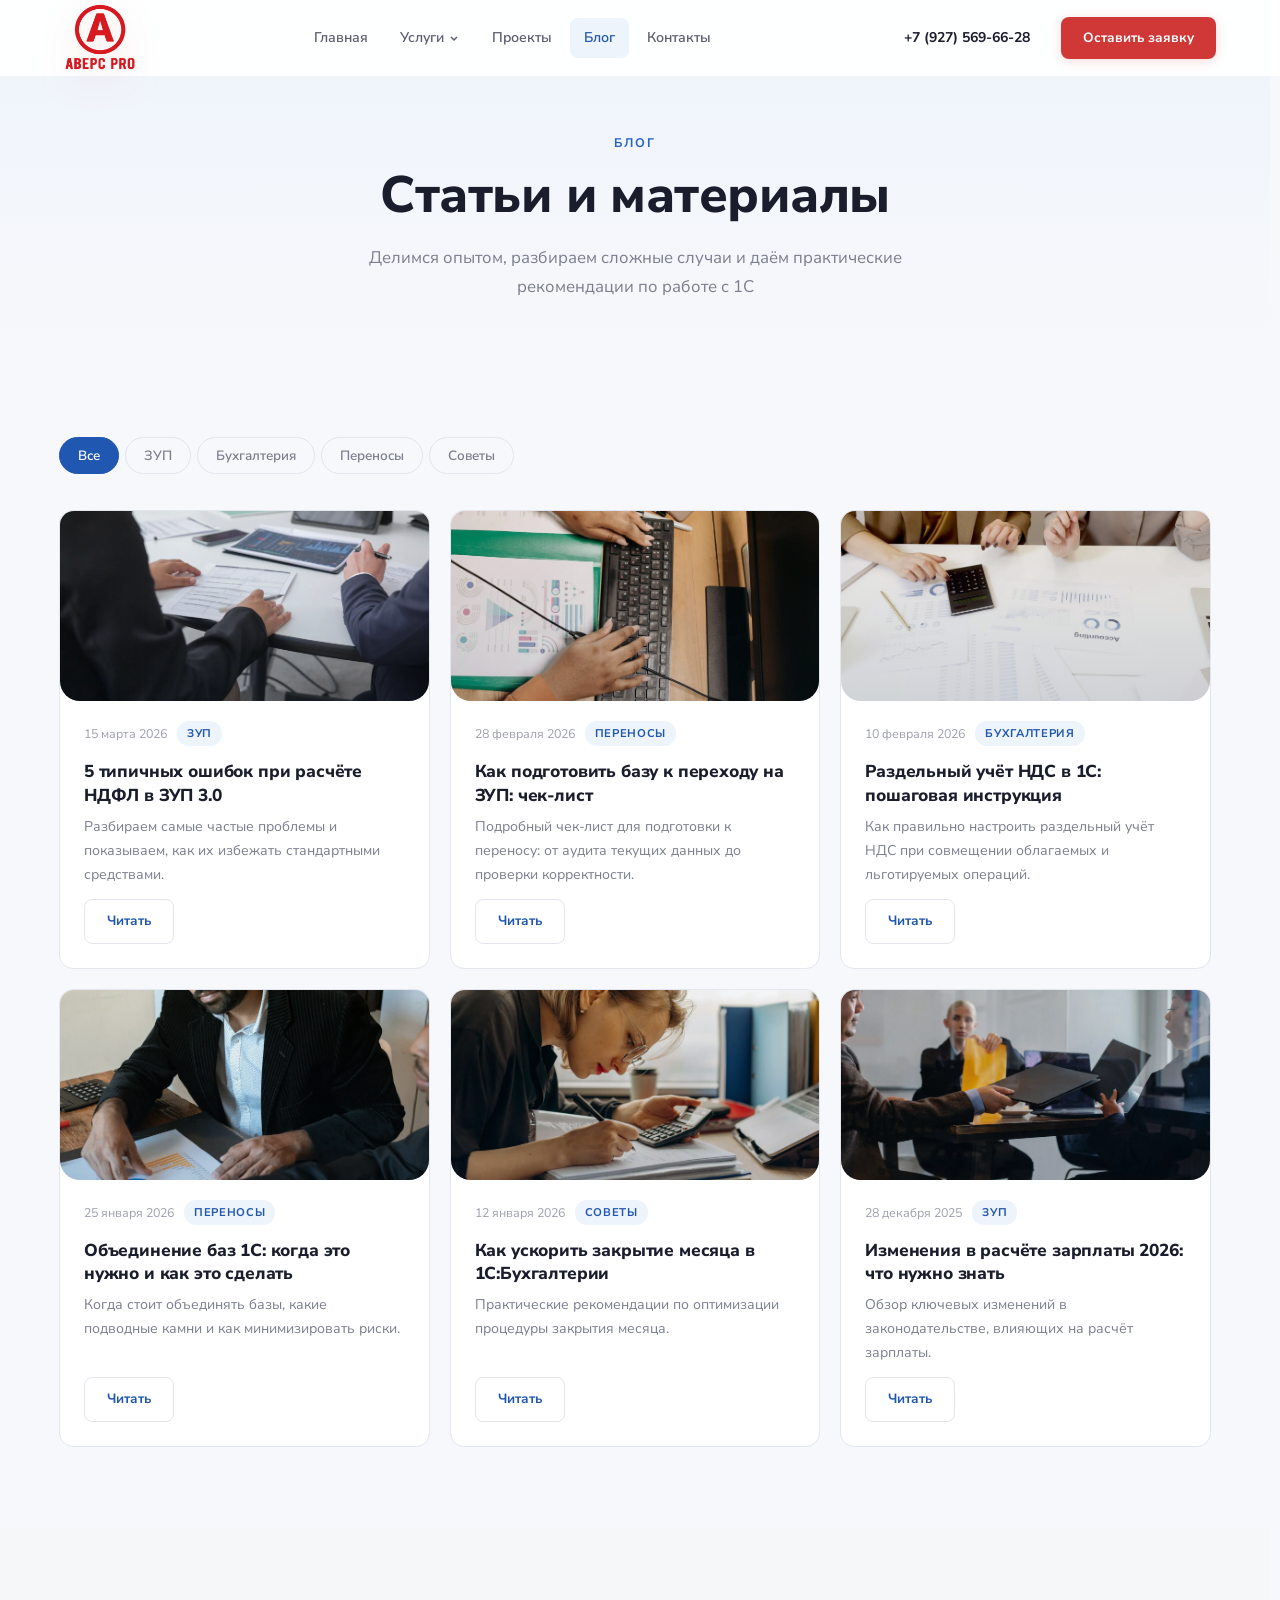
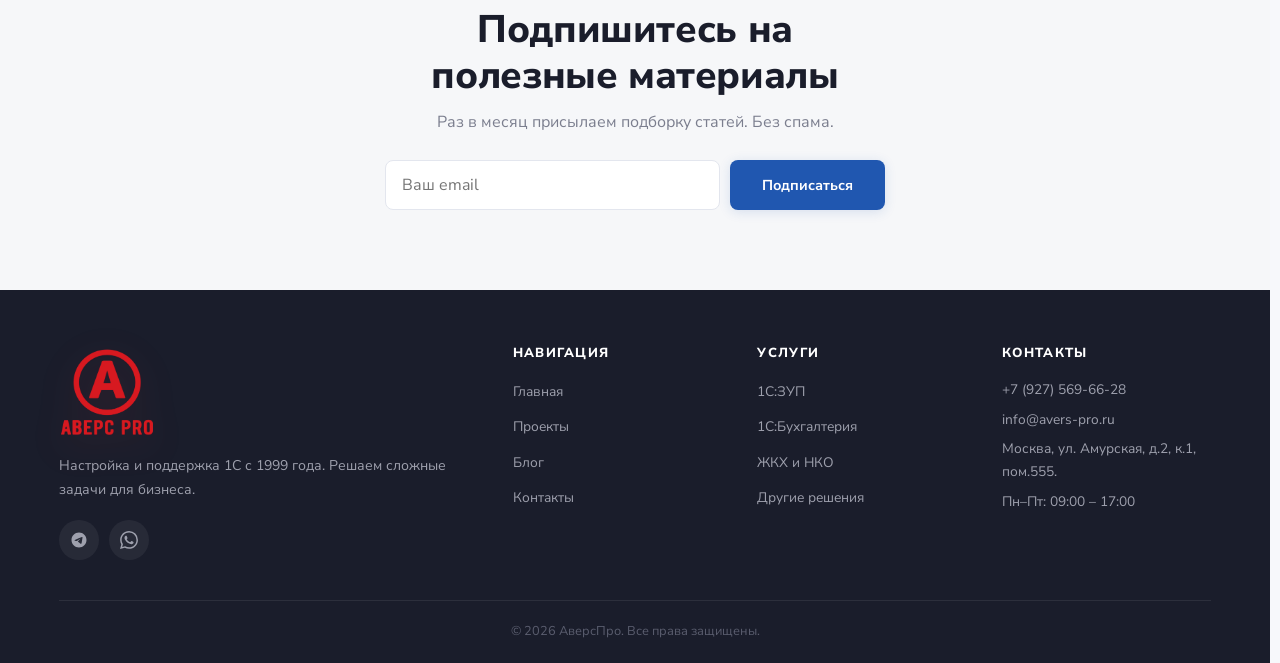
==== commit 085d64fc: "правка дизайна" ====
--- a/blog.html
+++ b/blog.html
@@ -4,7 +4,8 @@
   <meta charset="UTF-8">
   <meta name="viewport" content="width=device-width, initial-scale=1.0">
   <title>Блог — АверсПро | Статьи о 1С</title>
-  <meta name="description" content="Статьи и материалы по 1С: ЗУП, бухгалтерия, миграции, практические советы от специалистов АверсПро.">
+  <meta name="description" content="Статьи и материалы по 1С: ЗУП, бухгалтерия, переносы, практические советы от специалистов АверсПро.">
+  <link rel="shortcut icon" href="images/brand/logo.webp" type="image/x-icon">
   <link rel="preconnect" href="https://fonts.googleapis.com">
   <link rel="preconnect" href="https://fonts.gstatic.com" crossorigin>
   <link href="https://fonts.googleapis.com/css2?family=Nunito+Sans:ital,opsz,wght@0,6..12,300;0,6..12,400;0,6..12,500;0,6..12,600;0,6..12,700;0,6..12,800;1,6..12,400&display=swap" rel="stylesheet">
@@ -90,7 +91,7 @@
           <button class="blog-filter active" data-filter="all">Все</button>
           <button class="blog-filter" data-filter="zup">ЗУП</button>
           <button class="blog-filter" data-filter="buh">Бухгалтерия</button>
-          <button class="blog-filter" data-filter="migration">Миграции</button>
+          <button class="blog-filter" data-filter="migration">Переносы</button>
           <button class="blog-filter" data-filter="tips">Советы</button>
         </div>
         <div class="blog-grid">
@@ -110,14 +111,14 @@
 
           <article class="blog-card" data-category="migration">
             <div class="blog-card-media">
-              <img src="images/blog/photo-blog-migration-checklist.webp" alt="Планирование миграции и подготовка чек-листа перехода на новую конфигурацию 1С" loading="lazy" decoding="async">
+              <img src="images/blog/photo-blog-migration-checklist.webp" alt="Планирование переноса и подготовка чек-листа перехода на новую конфигурацию 1С" loading="lazy" decoding="async">
             </div>
             <div class="blog-card-meta">
               <span class="blog-card-date">28 февраля 2026</span>
-              <span class="blog-card-tag">Миграции</span>
+              <span class="blog-card-tag">Переносы</span>
             </div>
             <h3>Как подготовить базу к переходу на ЗУП: чек-лист</h3>
-            <p>Подробный чек-лист для подготовки к миграции: от аудита текущих данных до проверки корректности.</p>
+            <p>Подробный чек-лист для подготовки к переносу: от аудита текущих данных до проверки корректности.</p>
             <a href="#" target="_blank" rel="noopener" class="btn btn-outline btn-sm blog-read-btn">Читать</a>
           </article>
 
@@ -140,7 +141,7 @@
             </div>
             <div class="blog-card-meta">
               <span class="blog-card-date">25 января 2026</span>
-              <span class="blog-card-tag">Миграции</span>
+              <span class="blog-card-tag">Переносы</span>
             </div>
             <h3>Объединение баз 1С: когда это нужно и как это сделать</h3>
             <p>Когда стоит объединять базы, какие подводные камни и как минимизировать риски.</p>
@@ -184,7 +185,7 @@
           <h2>Подпишитесь на полезные материалы</h2>
           <p>Раз в месяц присылаем подборку статей. Без спама.</p>
           <form class="subscribe-form" data-form>
-            <input type="email" class="subscribe-input" placeholder="Ваш email" required>
+            <input type="email" class="subscribe-input" name="email" placeholder="Ваш email" required>
             <button type="submit" class="btn btn-blue">Подписаться</button>
           </form>
         </div>
@@ -245,7 +246,6 @@
     </div>
   </footer>
 
-  <div class="toast" id="toast"><p class="toast-message"></p></div>
   <script src="script.js"></script>
 </body>
 </html>
--- a/style.css
+++ b/style.css
@@ -61,7 +61,7 @@
   scroll-behavior:smooth; -webkit-text-size-adjust:100%;
   scrollbar-gutter:stable;
   scrollbar-width:thin;
-  scrollbar-color:var(--blue-500) rgba(220,232,248,.9);
+  scrollbar-color:var(--blue-900) rgba(220,232,248,.9);
 }
 
 body {
@@ -96,7 +96,7 @@
 html::-webkit-scrollbar-thumb,
 .mobile-menu-inner::-webkit-scrollbar-thumb {
   background:
-    linear-gradient(180deg, var(--blue-500), var(--blue-700));
+    linear-gradient(180deg, var(--blue-800), var(--blue-900));
   border:2px solid rgba(238,244,252,.96);
   border-radius:999px;
   box-shadow:inset 0 0 0 1px rgba(255,255,255,.22);
@@ -104,7 +104,7 @@
 html::-webkit-scrollbar-thumb:hover,
 .mobile-menu-inner::-webkit-scrollbar-thumb:hover {
   background:
-    linear-gradient(180deg, var(--blue-600), var(--red-500));
+    linear-gradient(180deg, var(--blue-700), var(--blue-900));
 }
 html::-webkit-scrollbar-corner,
 .mobile-menu-inner::-webkit-scrollbar-corner {
@@ -113,7 +113,7 @@
 
 .mobile-menu-inner {
   scrollbar-width:thin;
-  scrollbar-color:var(--blue-500) rgba(220,232,248,.9);
+  scrollbar-color:var(--blue-900) rgba(220,232,248,.9);
 }
 
 img { max-width:100%; height:auto; display:block; }
@@ -136,6 +136,7 @@
 h4 { font-size: 1.1rem; }
 p { margin-bottom:1em; }
 p:last-child { margin-bottom:0; }
+.text-normal-case { text-transform:none !important; letter-spacing:.04em !important; }
 
 /* --- Layout --- */
 .container { max-width:var(--container); margin:0 auto; padding:0 var(--gap); }
@@ -378,18 +379,26 @@
 .hero-grid { display:grid; grid-template-columns:1fr 1fr; gap:56px; align-items:center; }
 .hero-label {
   display:inline-flex; align-items:center; gap:8px;
-  font-size:.78rem; font-weight:700; text-transform:uppercase; letter-spacing:.14em;
-  color:var(--blue-500); background:var(--blue-50);
+  font-size:.78rem; font-weight:700; letter-spacing:.08em;
+  color:var(--blue-900); background:rgba(15,43,91,.06);
   padding:6px 16px; border-radius:var(--radius-pill); margin-bottom:20px;
 }
-.hero-label-dot { width:6px; height:6px; border-radius:50%; background:var(--blue-500); }
+.hero-label-dot { width:6px; height:6px; border-radius:50%; background:var(--blue-900); }
 .hero-title { font-size:clamp(2.2rem,5.5vw,3.6rem); line-height:1.08; margin-bottom:20px; }
-.hero-title .blue { color:var(--blue-600); }
+.hero-title .blue { color:var(--blue-900); }
 .hero-subtitle {
   font-size:1.1rem; color:var(--gray-500); max-width:500px;
   margin-bottom:32px; line-height:1.75;
 }
 .hero-actions { display:flex; gap:14px; flex-wrap:wrap; margin-bottom:28px; }
+.hero-actions .btn-outline {
+  color:var(--blue-900);
+  border-color:rgba(15,43,91,.18);
+}
+.hero-actions .btn-outline:hover {
+  border-color:var(--blue-900);
+  background:rgba(15,43,91,.06);
+}
 
 /* Hero trust strip */
 .hero-trust { display:flex; flex-direction:column; gap:10px; }
@@ -441,8 +450,8 @@
   border:1px solid rgba(255,255,255,.65); box-shadow:var(--shadow-md);
 }
 .hero-photo-badge strong {
-  display:block; font-size:.78rem; text-transform:uppercase; letter-spacing:.12em;
-  color:var(--blue-600); margin-bottom:6px;
+  display:block; font-size:.78rem; letter-spacing:.04em;
+  color:var(--blue-900); margin-bottom:6px;
 }
 .hero-photo-badge span {
   display:block; font-size:.92rem; font-weight:700; line-height:1.45; color:var(--gray-800);
@@ -522,7 +531,7 @@
 }
 .stats-kicker {
   display:inline-block; margin-bottom:10px;
-  font-size:.76rem; font-weight:800; text-transform:uppercase; letter-spacing:.16em;
+  font-size:.76rem; font-weight:800; letter-spacing:.04em;
   color:var(--blue-200);
 }
 .stats-title {
@@ -705,17 +714,69 @@
 .form-row { display:grid; grid-template-columns:1fr 1fr; gap:14px; }
 .form-disclaimer { font-size:.78rem; color:var(--gray-400); margin-top:10px; text-align:center; }
 .form-check {
-  display:flex; align-items:flex-start; gap:12px; margin-bottom:18px;
+  display:grid;
+  grid-template-columns:18px minmax(0,1fr);
+  align-items:start;
+  gap:8px 12px;
+  margin-bottom:18px;
   padding:14px 16px;
   border-radius:18px; border:1px solid var(--blue-100);
   background:linear-gradient(180deg, rgba(238,244,252,.9), rgba(255,255,255,.95));
 }
 .form-check input[type="checkbox"] {
-  width:18px; height:18px; margin-top:2px;
+  width:18px; height:18px; margin-top:3px;
   accent-color:var(--blue-600); flex-shrink:0;
 }
-.form-check label { font-size:.88rem; color:var(--gray-600); line-height:1.55; }
+.form-check label { min-width:0; font-size:.88rem; color:var(--gray-600); line-height:1.55; }
 .form-card .btn-full { min-height:54px; }
+.form-group.is-invalid label,
+.form-check.is-invalid label { color:var(--red-600); }
+.form-group input.is-invalid,
+.form-group textarea.is-invalid,
+.form-group select.is-invalid,
+.subscribe-input.is-invalid {
+  border-color:rgba(208,56,56,.45);
+  background:rgba(255,246,246,.95);
+  box-shadow:0 0 0 4px rgba(208,56,56,.08);
+}
+.form-check.is-invalid {
+  border-color:rgba(208,56,56,.28);
+  background:linear-gradient(180deg, rgba(255,244,244,.94), rgba(255,255,255,.98));
+}
+.form-error {
+  margin-top:8px;
+  font-size:.82rem;
+  line-height:1.45;
+  color:var(--red-600);
+}
+.form-check .form-error {
+  grid-column:2;
+  margin-top:0;
+}
+.form-status {
+  width:100%;
+  margin-top:14px;
+  padding:12px 14px;
+  border-radius:14px;
+  font-size:.88rem;
+  line-height:1.55;
+}
+.form-status:empty { display:none; }
+.form-status.is-error {
+  color:var(--red-600);
+  background:rgba(255,244,244,.92);
+  border:1px solid rgba(208,56,56,.2);
+}
+.form-status.is-pending {
+  color:var(--blue-700);
+  background:rgba(238,244,252,.96);
+  border:1px solid rgba(37,99,196,.14);
+}
+.form-status.is-success {
+  color:var(--blue-800);
+  background:rgba(237,247,241,.96);
+  border:1px solid rgba(48,130,90,.16);
+}
 
 /* ============================================
    PAGE HERO (inner pages)
@@ -1011,12 +1072,13 @@
 .subscribe-block { text-align:center; max-width:500px; margin:0 auto; }
 .subscribe-block h2 { margin-bottom:10px; }
 .subscribe-block > p { color:var(--gray-500); margin-bottom:24px; }
-.subscribe-form { display:flex; gap:10px; }
+.subscribe-form { display:flex; gap:10px; flex-wrap:wrap; }
 .subscribe-input {
   flex:1; padding:13px 16px; border:1px solid var(--border);
   border-radius:var(--radius-sm); background:var(--white); color:var(--gray-800); outline:none;
 }
 .subscribe-input:focus { border-color:var(--blue-500); }
+.subscribe-form .form-error { width:100%; text-align:left; }
 
 /* ============================================
    CONTACTS PAGE
@@ -1129,9 +1191,9 @@
    ============================================ */
 .cta-block {
   background:
-    radial-gradient(circle at top left, rgba(123,167,227,.18), transparent 30%),
-    radial-gradient(circle at bottom right, rgba(255,255,255,.08), transparent 28%),
-    linear-gradient(135deg, var(--blue-800) 0%, var(--blue-600) 62%, #2b69c7 100%);
+    radial-gradient(circle at top left, rgba(123,167,227,.12), transparent 30%),
+    radial-gradient(circle at bottom right, rgba(255,255,255,.06), transparent 28%),
+    linear-gradient(135deg, #243246 0%, #1d2b3d 58%, #163154 100%);
   border-radius:28px; padding:40px 44px;
   position:relative; overflow:hidden;
   box-shadow:0 22px 54px rgba(15,43,91,.18);
@@ -1230,15 +1292,6 @@
 /* ============================================
    TOAST
    ============================================ */
-.toast {
-  position:fixed; bottom:28px; left:50%; transform:translateX(-50%) translateY(80px);
-  background:var(--gray-900); color:#fff; padding:14px 28px;
-  border-radius:var(--radius-sm); box-shadow:var(--shadow-lg); z-index:200;
-  opacity:0; transition:all var(--transition);
-}
-.toast.active { transform:translateX(-50%) translateY(0); opacity:1; }
-.toast-message { font-size:.88rem; font-weight:600; }
-
 /* ============================================
    REVEAL ANIMATION
    ============================================ */
@@ -1296,6 +1349,7 @@
   .footer-grid { grid-template-columns:1fr; gap:28px; }
   .form-row { grid-template-columns:1fr; }
   .subscribe-form { flex-direction:column; }
+  .form-check { gap:8px 10px; padding:12px 14px; }
   .svc-detail-header { flex-direction:column; gap:14px; }
   .svc-detail-banner { height:240px; margin:24px 0 28px; }
   .svc-detail-banner-note { left:16px; right:16px; bottom:16px; max-width:none; }
@@ -1355,6 +1409,8 @@
   .lead-magnet { flex-direction:column; gap:10px; text-align:center; }
   .form-card { padding:24px 18px; border-radius:20px; }
   .form-card-header h3 { font-size:1.18rem; }
+  .form-check label { font-size:.84rem; }
+  .form-status { font-size:.84rem; }
   .company-block-copy h2 { max-width:none; }
   .contact-photo-main { min-height:248px; }
   .contact-photo-stack { grid-template-columns:1fr; }
@@ -1404,6 +1460,6 @@
 }
 
 @media print {
-  .site-header,.mobile-menu,.burger,.toast,.cta-block { display:none!important; }
+  .site-header,.mobile-menu,.burger,.cta-block { display:none!important; }
   body { background:#fff; color:#000; }
 }
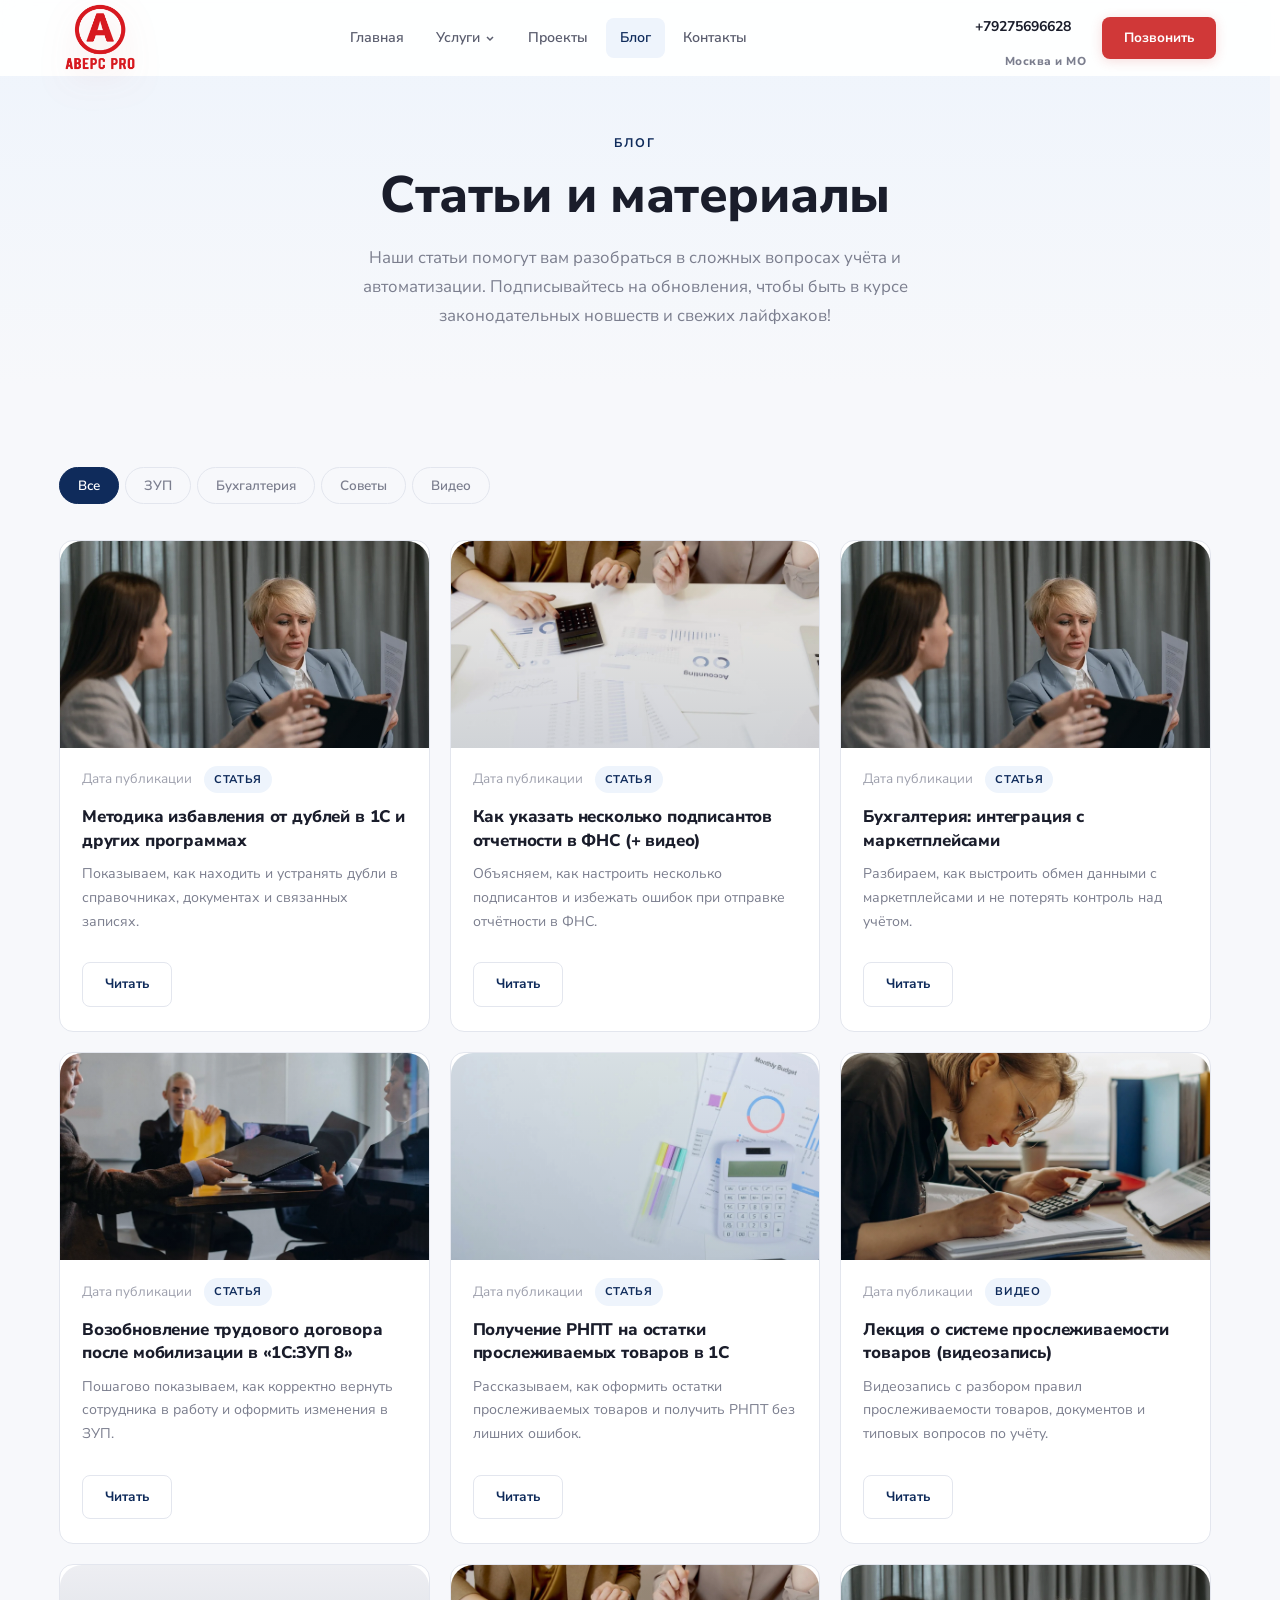
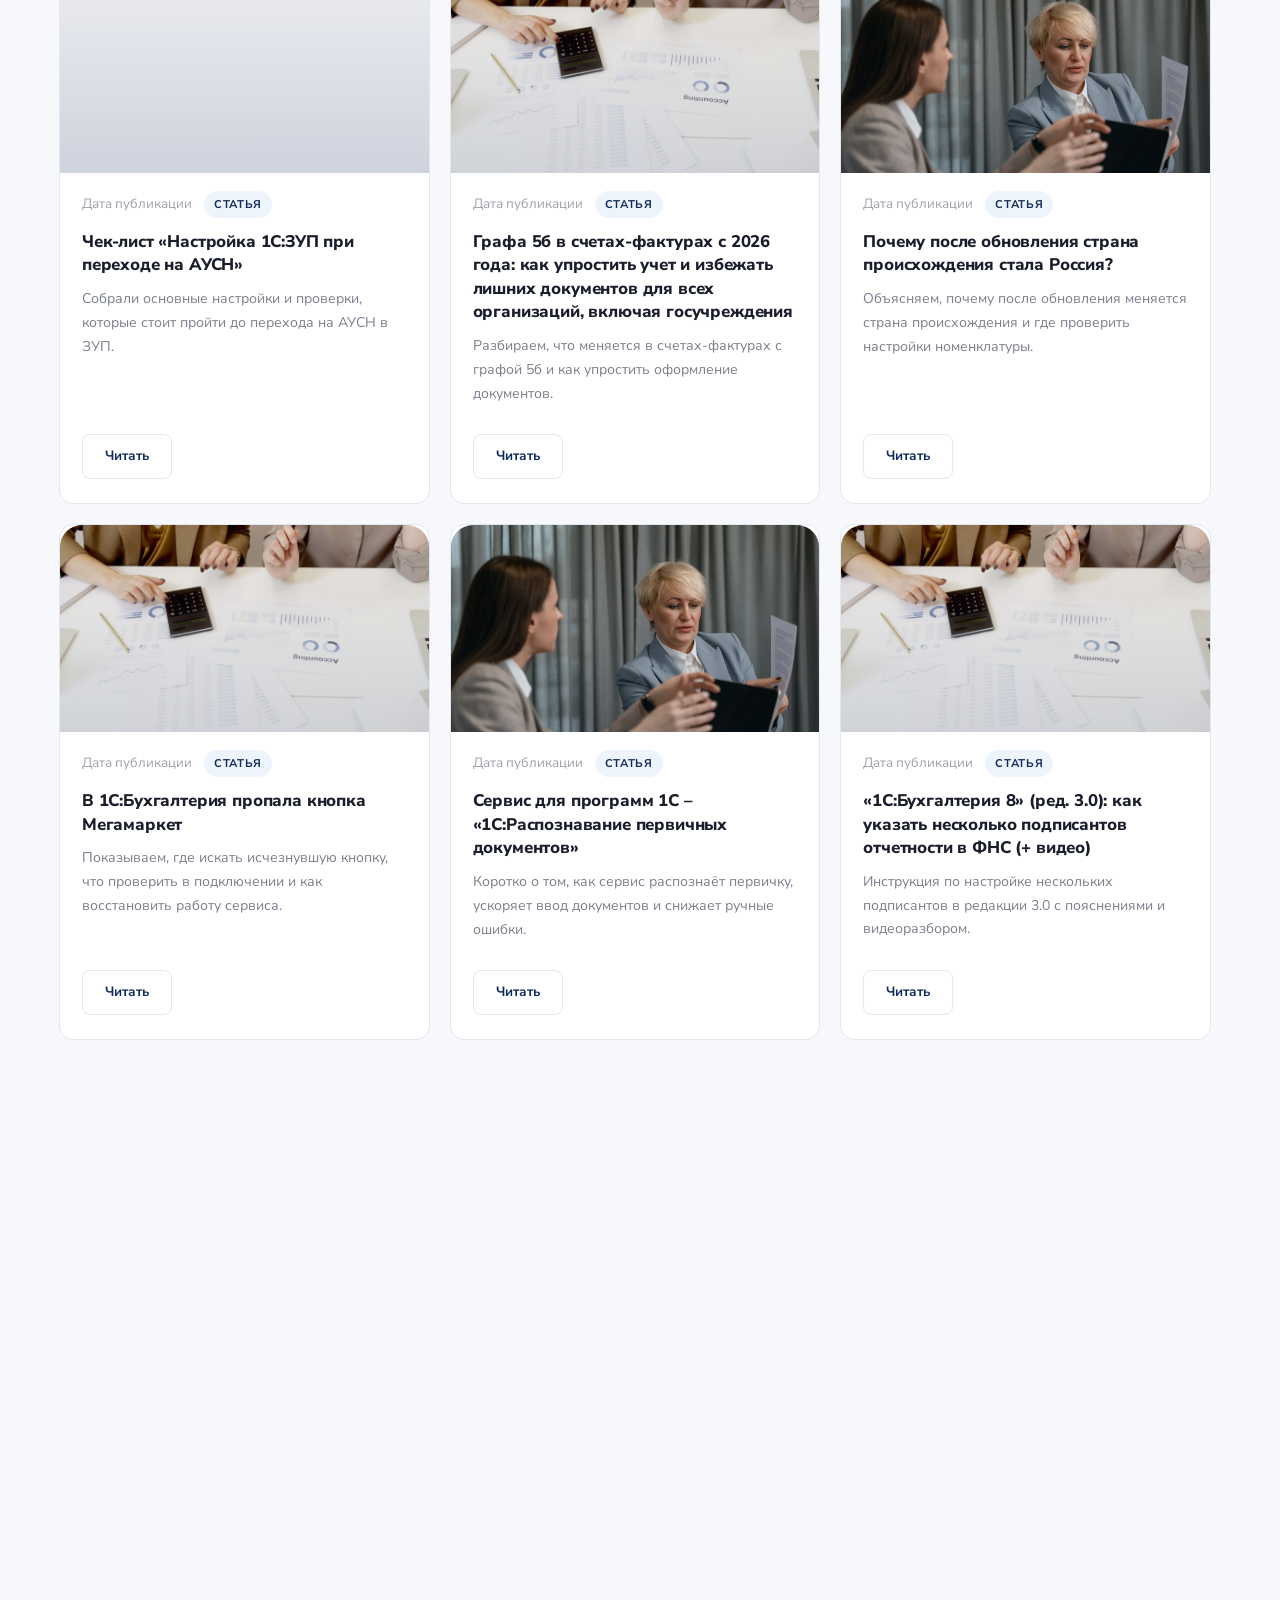
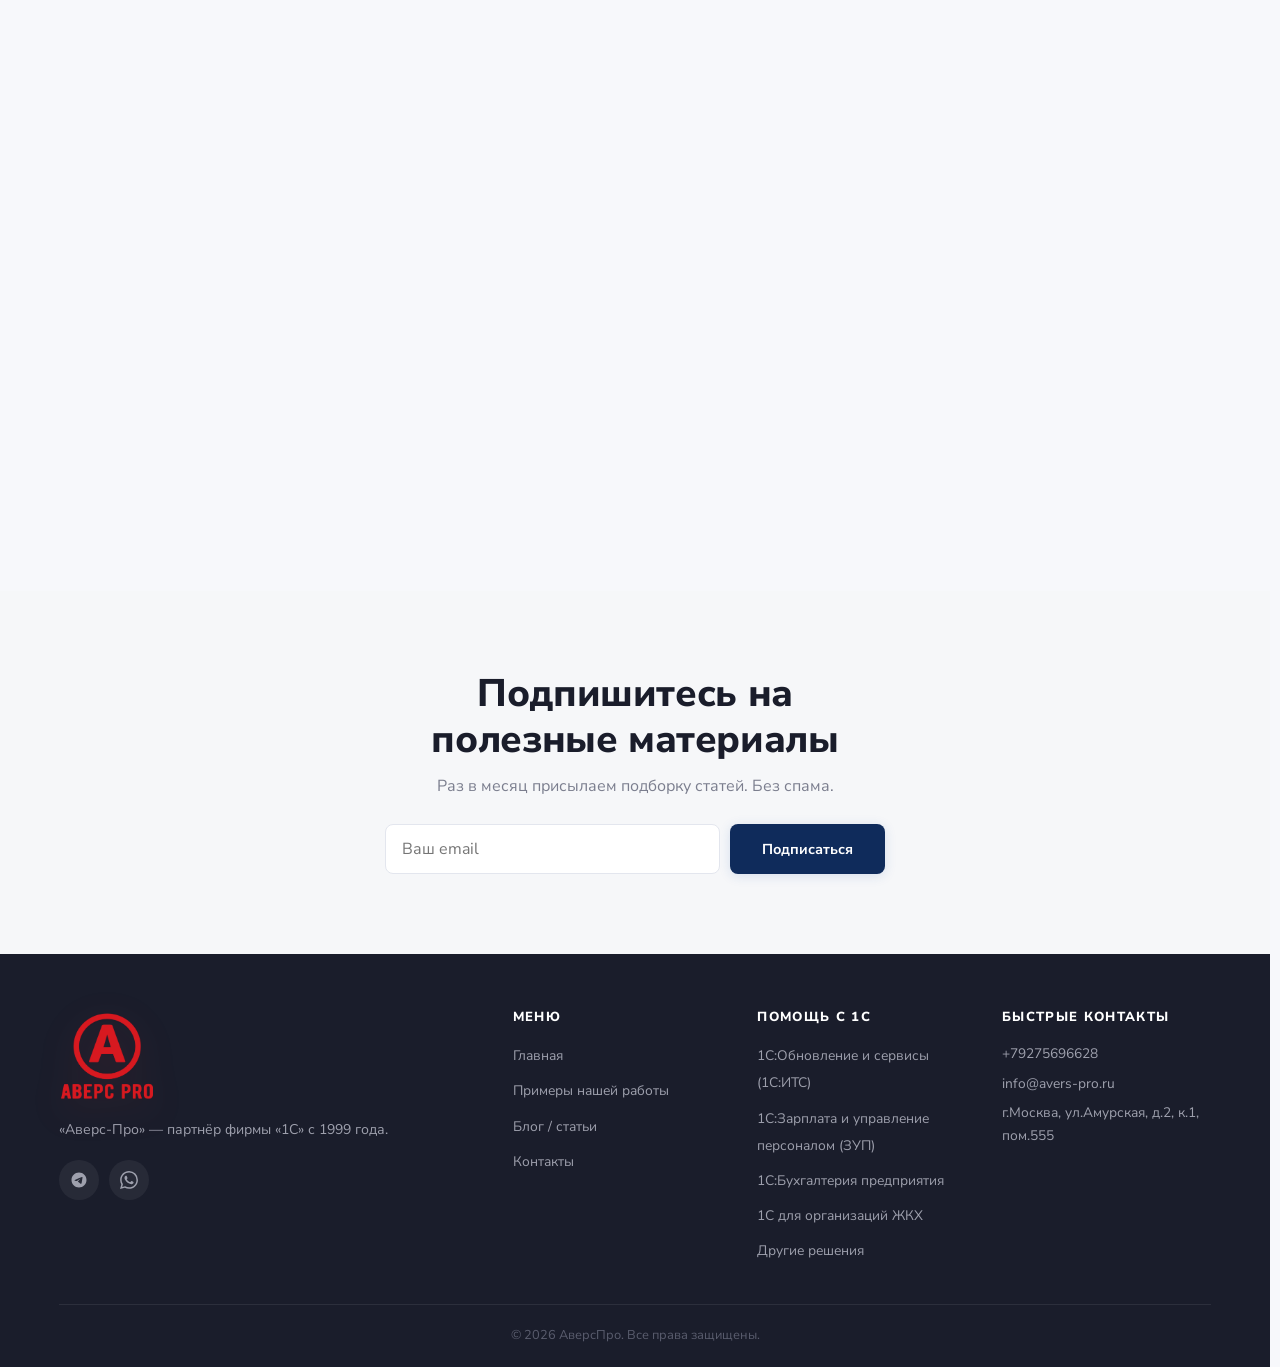
==== commit 8d7b32d5: "заполнение нового контента на сайте" ====
--- a/blog.html
+++ b/blog.html
@@ -3,8 +3,8 @@
 <head>
   <meta charset="UTF-8">
   <meta name="viewport" content="width=device-width, initial-scale=1.0">
-  <title>Блог — АверсПро | Статьи о 1С</title>
-  <meta name="description" content="Статьи и материалы по 1С: ЗУП, бухгалтерия, переносы, практические советы от специалистов АверсПро.">
+  <title>Блог / статьи — Аверс-Про</title>
+  <meta name="description" content="Наши статьи помогут вам разобраться в сложных вопросах учёта и автоматизации.">
   <link rel="shortcut icon" href="images/brand/logo.webp" type="image/x-icon">
   <link rel="preconnect" href="https://fonts.googleapis.com">
   <link rel="preconnect" href="https://fonts.gstatic.com" crossorigin>
@@ -13,12 +13,11 @@
 </head>
 <body>
 
-  <!-- HEADER -->
   <header class="site-header" id="siteHeader">
     <div class="container header-inner">
-      <a href="index.html" class="logo" aria-label="АверсПро">
+      <a href="index.html" class="logo" aria-label="Аверс-Про">
         <span class="logo-mark">
-          <img src="images/brand/logo.webp" alt="Логотип АверсПро" class="logo-image">
+          <img src="images/brand/logo.webp" alt="Логотип Аверс-Про" class="logo-image">
         </span>
       </a>
       <nav class="main-nav">
@@ -29,9 +28,10 @@
               <svg class="nav-dropdown-icon" viewBox="0 0 12 12"><path d="M3 5l3 3 3-3" fill="none" stroke="currentColor" stroke-width="1.5"/></svg>
             </a>
             <div class="nav-dropdown">
-              <a href="services-zup.html">1С:Зарплата и управление персоналом</a>
-              <a href="services-buh.html">1С:Бухгалтерия и налоговый учёт</a>
-              <a href="services-gkh-nko.html">1С для ЖКХ и НКО</a>
+              <a href="services-its.html">1С:Обновление и сервисы (1С:ИТС)</a>
+              <a href="services-zup.html">1С:Зарплата и управление персоналом (ЗУП)</a>
+              <a href="services-buh.html">1С:Бухгалтерия предприятия</a>
+              <a href="services-gkh-nko.html">1С для организаций ЖКХ</a>
               <a href="services-other.html">Другие решения</a>
             </div>
           </li>
@@ -41,14 +41,16 @@
         </ul>
       </nav>
       <div class="header-right">
-        <a href="tel:+79275696628" class="header-phone">+7 (927) 569-66-28</a>
-        <a href="contacts.html" class="btn btn-red btn-sm">Оставить заявку</a>
+        <div class="header-meta">
+          <a href="tel:+79275696628" class="header-phone">+79275696628</a>
+          <span class="header-city">Москва и МО</span>
+        </div>
+        <a href="tel:+79275696628" class="btn btn-red btn-sm">Позвонить</a>
       </div>
       <button class="burger" id="burger" aria-label="Меню"><span></span><span></span><span></span></button>
     </div>
   </header>
 
-  <!-- MOBILE MENU -->
   <div class="mobile-menu" id="mobileMenu">
     <div class="mobile-menu-inner">
       <ul class="mobile-nav-list">
@@ -58,9 +60,10 @@
             <svg width="14" height="14" viewBox="0 0 12 12" style="margin-left:4px;vertical-align:middle"><path d="M3 5l3 3 3-3" fill="none" stroke="currentColor" stroke-width="1.5"/></svg>
           </button>
           <ul class="mobile-sub-list">
+            <li><a href="services-its.html" class="mobile-sub-link">1С:ИТС</a></li>
             <li><a href="services-zup.html" class="mobile-sub-link">1С:ЗУП</a></li>
-            <li><a href="services-buh.html" class="mobile-sub-link">1С:Бухгалтерия</a></li>
-            <li><a href="services-gkh-nko.html" class="mobile-sub-link">ЖКХ и НКО</a></li>
+            <li><a href="services-buh.html" class="mobile-sub-link">1С:Бухгалтерия предприятия</a></li>
+            <li><a href="services-gkh-nko.html" class="mobile-sub-link">1С для организаций ЖКХ</a></li>
             <li><a href="services-other.html" class="mobile-sub-link">Другие решения</a></li>
           </ul>
         </li>
@@ -68,117 +71,163 @@
         <li><a href="blog.html" class="mobile-nav-link active">Блог</a></li>
         <li><a href="contacts.html" class="mobile-nav-link">Контакты</a></li>
       </ul>
-      <a href="tel:+79275696628" class="mobile-phone">+7 (927) 569-66-28</a>
-      <a href="contacts.html" class="btn btn-red mobile-cta">Оставить заявку</a>
+      <a href="tel:+79275696628" class="mobile-phone">+79275696628</a>
+      <span class="mobile-city">Москва и МО</span>
+      <a href="tel:+79275696628" class="btn btn-red mobile-cta">Позвонить</a>
     </div>
   </div>
 
   <main>
 
-    <!-- PAGE HERO -->
     <section class="page-hero">
       <div class="container">
         <p class="page-hero-label">Блог</p>
         <h1 class="page-hero-title">Статьи и материалы</h1>
-        <p class="page-hero-subtitle">Делимся опытом, разбираем сложные случаи и даём практические рекомендации по работе с 1С</p>
+        <p class="page-hero-subtitle">Наши статьи помогут вам разобраться в сложных вопросах учёта и автоматизации. Подписывайтесь на обновления, чтобы быть в курсе законодательных новшеств и свежих лайфхаков!</p>
       </div>
     </section>
 
-    <!-- BLOG FILTERS + GRID -->
     <section class="section">
       <div class="container">
         <div class="blog-filters">
           <button class="blog-filter active" data-filter="all">Все</button>
           <button class="blog-filter" data-filter="zup">ЗУП</button>
           <button class="blog-filter" data-filter="buh">Бухгалтерия</button>
-          <button class="blog-filter" data-filter="migration">Переносы</button>
           <button class="blog-filter" data-filter="tips">Советы</button>
+          <button class="blog-filter" data-filter="video">Видео</button>
         </div>
         <div class="blog-grid">
-
-          <article class="blog-card" data-category="zup">
-            <div class="blog-card-media">
-              <img src="images/blog/photo-blog-zup-ndfl.webp" alt="Разбор ошибок в 1С:ЗУП и проверка кадровых документов" loading="lazy" decoding="async">
-            </div>
-            <div class="blog-card-meta">
-              <span class="blog-card-date">15 марта 2026</span>
-              <span class="blog-card-tag">ЗУП</span>
-            </div>
-            <h3>5 типичных ошибок при расчёте НДФЛ в ЗУП 3.0</h3>
-            <p>Разбираем самые частые проблемы и показываем, как их избежать стандартными средствами.</p>
-            <a href="#" target="_blank" rel="noopener" class="btn btn-outline btn-sm blog-read-btn">Читать</a>
-          </article>
-
-          <article class="blog-card" data-category="migration">
-            <div class="blog-card-media">
-              <img src="images/blog/photo-blog-migration-checklist.webp" alt="Планирование переноса и подготовка чек-листа перехода на новую конфигурацию 1С" loading="lazy" decoding="async">
-            </div>
-            <div class="blog-card-meta">
-              <span class="blog-card-date">28 февраля 2026</span>
-              <span class="blog-card-tag">Переносы</span>
-            </div>
-            <h3>Как подготовить базу к переходу на ЗУП: чек-лист</h3>
-            <p>Подробный чек-лист для подготовки к переносу: от аудита текущих данных до проверки корректности.</p>
-            <a href="#" target="_blank" rel="noopener" class="btn btn-outline btn-sm blog-read-btn">Читать</a>
-          </article>
-
-          <article class="blog-card" data-category="buh">
-            <div class="blog-card-media">
-              <img src="images/blog/photo-blog-vat.webp" alt="Отчёты и калькулятор для материала по раздельному учёту НДС в 1С" loading="lazy" decoding="async">
-            </div>
-            <div class="blog-card-meta">
-              <span class="blog-card-date">10 февраля 2026</span>
-              <span class="blog-card-tag">Бухгалтерия</span>
-            </div>
-            <h3>Раздельный учёт НДС в 1С: пошаговая инструкция</h3>
-            <p>Как правильно настроить раздельный учёт НДС при совмещении облагаемых и льготируемых операций.</p>
-            <a href="#" target="_blank" rel="noopener" class="btn btn-outline btn-sm blog-read-btn">Читать</a>
-          </article>
-
-          <article class="blog-card" data-category="migration">
-            <div class="blog-card-media">
-              <img src="images/blog/photo-blog-merge.webp" alt="Обсуждение графиков и сценариев объединения баз 1С" loading="lazy" decoding="async">
-            </div>
-            <div class="blog-card-meta">
-              <span class="blog-card-date">25 января 2026</span>
-              <span class="blog-card-tag">Переносы</span>
-            </div>
-            <h3>Объединение баз 1С: когда это нужно и как это сделать</h3>
-            <p>Когда стоит объединять базы, какие подводные камни и как минимизировать риски.</p>
-            <a href="#" target="_blank" rel="noopener" class="btn btn-outline btn-sm blog-read-btn">Читать</a>
-          </article>
-
-          <article class="blog-card" data-category="tips">
-            <div class="blog-card-media">
-              <img src="images/blog/photo-blog-close-month-2.webp" alt="Практическая работа по ускорению закрытия месяца в 1С:Бухгалтерии" loading="lazy" decoding="async">
-            </div>
-            <div class="blog-card-meta">
-              <span class="blog-card-date">12 января 2026</span>
-              <span class="blog-card-tag">Советы</span>
-            </div>
-            <h3>Как ускорить закрытие месяца в 1С:Бухгалтерии</h3>
-            <p>Практические рекомендации по оптимизации процедуры закрытия месяца.</p>
-            <a href="#" target="_blank" rel="noopener" class="btn btn-outline btn-sm blog-read-btn">Читать</a>
-          </article>
-
-          <article class="blog-card" data-category="zup">
-            <div class="blog-card-media">
-              <img src="images/blog/photo-blog-zup-changes.webp" alt="Команда обсуждает изменения в расчёте зарплаты и настройке 1С на новый период" loading="lazy" decoding="async">
-            </div>
-            <div class="blog-card-meta">
-              <span class="blog-card-date">28 декабря 2025</span>
-              <span class="blog-card-tag">ЗУП</span>
-            </div>
-            <h3>Изменения в расчёте зарплаты 2026: что нужно знать</h3>
-            <p>Обзор ключевых изменений в законодательстве, влияющих на расчёт зарплаты.</p>
-            <a href="#" target="_blank" rel="noopener" class="btn btn-outline btn-sm blog-read-btn">Читать</a>
-          </article>
-
+        
+          <article class="blog-card blog-card-classic" data-category="tips">
+            <div class="blog-card-media"><img src="images/blog/photo-blog-consulting.webp" alt="Методика избавления от дублей в 1С и других программах" loading="lazy" decoding="async"></div>
+            <div class="blog-card-meta"><span class="blog-card-date">Дата публикации</span><span class="blog-card-tag">Статья</span></div>
+            <h3>Методика избавления от дублей в 1С и других программах</h3>
+            <p>Показываем, как находить и устранять дубли в справочниках, документах и связанных записях.</p>
+            <a href="https://avers-pro.ru/blog/1s-predpriyatie/metodika-izbavleniya-ot-dublej-v-1s-i-pr-programmakh.html" class="btn btn-outline btn-sm blog-read-btn">Читать</a>
+          </article>
+          <article class="blog-card blog-card-classic" data-category="buh">
+            <div class="blog-card-media"><img src="images/blog/photo-blog-vat.webp" alt="Как указать несколько подписантов отчетности в ФНС (+ видео)" loading="lazy" decoding="async"></div>
+            <div class="blog-card-meta"><span class="blog-card-date">Дата публикации</span><span class="blog-card-tag">Статья</span></div>
+            <h3>Как указать несколько подписантов отчетности в ФНС (+ видео)</h3>
+            <p>Объясняем, как настроить несколько подписантов и избежать ошибок при отправке отчётности в ФНС.</p>
+            <a href="https://avers-pro.ru/blog/markirovka/1s-bukhgalteriya-8-red-3-0-kak-ukazat-neskolko-podpisantov-otchetnosti-v-fns-video.html" class="btn btn-outline btn-sm blog-read-btn">Читать</a>
+          </article>
+          <article class="blog-card blog-card-classic" data-category="buh">
+            <div class="blog-card-media"><img src="images/blog/photo-blog-consulting.webp" alt="Бухгалтерия: интеграция с маркетплейсами" loading="lazy" decoding="async"></div>
+            <div class="blog-card-meta"><span class="blog-card-date">Дата публикации</span><span class="blog-card-tag">Статья</span></div>
+            <h3>Бухгалтерия: интеграция с маркетплейсами</h3>
+            <p>Разбираем, как выстроить обмен данными с маркетплейсами и не потерять контроль над учётом.</p>
+            <a href="https://www.avers-pro.ru/blog/1s-predpriyatie/bukhgalteriya-integratsiya-s-marketplejsami.html" class="btn btn-outline btn-sm blog-read-btn">Читать</a>
+          </article>
+          <article class="blog-card blog-card-classic" data-category="zup">
+            <div class="blog-card-media"><img src="images/blog/photo-blog-zup-changes.webp" alt="Возобновление трудового договора после мобилизации в «1С:ЗУП 8»" loading="lazy" decoding="async"></div>
+            <div class="blog-card-meta"><span class="blog-card-date">Дата публикации</span><span class="blog-card-tag">Статья</span></div>
+            <h3>Возобновление трудового договора после мобилизации в «1С:ЗУП 8»</h3>
+            <p>Пошагово показываем, как корректно вернуть сотрудника в работу и оформить изменения в ЗУП.</p>
+            <a href="https://avers-pro.ru/blog/1s-predpriyatie/vozobnovlenie-trudovogo-dogovora-posle-mobilizatsii-v-programme-1s-zup-8.html" class="btn btn-outline btn-sm blog-read-btn">Читать</a>
+          </article>
+          <article class="blog-card blog-card-classic" data-category="buh">
+            <div class="blog-card-media"><img src="images/blog/photo-blog-close-month.webp" alt="Получение РНПТ на остатки прослеживаемых товаров в 1С" loading="lazy" decoding="async"></div>
+            <div class="blog-card-meta"><span class="blog-card-date">Дата публикации</span><span class="blog-card-tag">Статья</span></div>
+            <h3>Получение РНПТ на остатки прослеживаемых товаров в 1С</h3>
+            <p>Рассказываем, как оформить остатки прослеживаемых товаров и получить РНПТ без лишних ошибок.</p>
+            <a href="https://www.avers-pro.ru/blog/proslezhivaemost/poluchenie-rnpt-na-ostatki-proslezhivaemykh-tovarov-v-1c-bukhgalterii-8.html" class="btn btn-outline btn-sm blog-read-btn">Читать</a>
+          </article>
+          <article class="blog-card blog-card-classic" data-category="video">
+            <div class="blog-card-media"><img src="images/blog/photo-blog-close-month-2.webp" alt="Лекция о системе прослеживаемости товаров (видеозапись)" loading="lazy" decoding="async"></div>
+            <div class="blog-card-meta"><span class="blog-card-date">Дата публикации</span><span class="blog-card-tag">Видео</span></div>
+            <h3>Лекция о системе прослеживаемости товаров (видеозапись)</h3>
+            <p>Видеозапись с разбором правил прослеживаемости товаров, документов и типовых вопросов по учёту.</p>
+            <a href="https://avers-pro.ru/blog/1s-predpriyatie/opublikovana-videozapis-lektsii-o-sisteme-proslezhivaemosti-tovarov-s-01-07-2021-zakonodatelstvo-i-otrazhenie-v-1s-bukhgalterii-8.html" class="btn btn-outline btn-sm blog-read-btn">Читать</a>
+          </article>
+          <article class="blog-card blog-card-classic" data-category="zup">
+            <div class="blog-card-media"><img src="images/blog/photo-blog-zup-ndfl.webp" alt="Чек-лист «Настройка 1С:ЗУП при переходе на АУСН»" loading="lazy" decoding="async"></div>
+            <div class="blog-card-meta"><span class="blog-card-date">Дата публикации</span><span class="blog-card-tag">Статья</span></div>
+            <h3>Чек-лист «Настройка 1С:ЗУП при переходе на АУСН»</h3>
+            <p>Собрали основные настройки и проверки, которые стоит пройти до перехода на АУСН в ЗУП.</p>
+            <a href="https://www.avers-pro.ru/blog/1s-predpriyatie/chek-list-nastrojka-1s-zup-pri-perekhode-na-ausn.html" class="btn btn-outline btn-sm blog-read-btn">Читать</a>
+          </article>
+          <article class="blog-card blog-card-classic" data-category="buh">
+            <div class="blog-card-media"><img src="images/blog/photo-blog-vat.webp" alt="Графа 5б в счетах-фактурах с 2026 года: как упростить учет и избежать лишних документов для всех организаций, включая госучреждения" loading="lazy" decoding="async"></div>
+            <div class="blog-card-meta"><span class="blog-card-date">Дата публикации</span><span class="blog-card-tag">Статья</span></div>
+            <h3>Графа 5б в счетах-фактурах с 2026 года: как упростить учет и избежать лишних документов для всех организаций, включая госучреждения</h3>
+            <p>Разбираем, что меняется в счетах-фактурах с графой 5б и как упростить оформление документов.</p>
+            <a href="https://avers-pro.ru/blog/1s-predpriyatie/grafa-5b-v-schetakh-fakturakh-s-2026-goda-kak-uprostit-uchet-i-izbezhat-lishnikh-dokumentov-dlya-vsekh-organizatsij-vklyuchaya-gosuchrezhdeniya.html" class="btn btn-outline btn-sm blog-read-btn">Читать</a>
+          </article>
+          <article class="blog-card blog-card-classic" data-category="tips">
+            <div class="blog-card-media"><img src="images/blog/photo-blog-consulting.webp" alt="Почему после обновления страна происхождения стала Россия?" loading="lazy" decoding="async"></div>
+            <div class="blog-card-meta"><span class="blog-card-date">Дата публикации</span><span class="blog-card-tag">Статья</span></div>
+            <h3>Почему после обновления страна происхождения стала Россия?</h3>
+            <p>Объясняем, почему после обновления меняется страна происхождения и где проверить настройки номенклатуры.</p>
+            <a href="https://avers-pro.ru/blog/1s-predpriyatie/pochemu-posle-obnovleniya-strana-proiskhozhdeniya-stala-rossiya.html" class="btn btn-outline btn-sm blog-read-btn">Читать</a>
+          </article>
+          <article class="blog-card blog-card-classic" data-category="buh">
+            <div class="blog-card-media"><img src="images/blog/photo-blog-vat.webp" alt="В 1С:Бухгалтерия пропала кнопка Мегамаркет" loading="lazy" decoding="async"></div>
+            <div class="blog-card-meta"><span class="blog-card-date">Дата публикации</span><span class="blog-card-tag">Статья</span></div>
+            <h3>В 1С:Бухгалтерия пропала кнопка Мегамаркет</h3>
+            <p>Показываем, где искать исчезнувшую кнопку, что проверить в подключении и как восстановить работу сервиса.</p>
+            <a href="https://www.avers-pro.ru/blog/1s-predpriyatie/v-1s-bukhgalteriya-propala-knopka-megamarket.html" class="btn btn-outline btn-sm blog-read-btn">Читать</a>
+          </article>
+          <article class="blog-card blog-card-classic" data-category="tips">
+            <div class="blog-card-media"><img src="images/blog/photo-blog-consulting.webp" alt="Cервис для программ 1С – «1С:Распознавание первичных документов»" loading="lazy" decoding="async"></div>
+            <div class="blog-card-meta"><span class="blog-card-date">Дата публикации</span><span class="blog-card-tag">Статья</span></div>
+            <h3>Cервис для программ 1С – «1С:Распознавание первичных документов»</h3>
+            <p>Коротко о том, как сервис распознаёт первичку, ускоряет ввод документов и снижает ручные ошибки.</p>
+            <a href="https://avers-pro.ru/blog/1s-predpriyatie/cervis-dlya-programm-1s-1s-raspoznavanie-pervichnykh-dokumentov.html" class="btn btn-outline btn-sm blog-read-btn">Читать</a>
+          </article>
+          <article class="blog-card blog-card-classic" data-category="buh">
+            <div class="blog-card-media"><img src="images/blog/photo-blog-vat.webp" alt="«1С:Бухгалтерия 8» (ред. 3.0): как указать несколько подписантов отчетности в ФНС (+ видео)" loading="lazy" decoding="async"></div>
+            <div class="blog-card-meta"><span class="blog-card-date">Дата публикации</span><span class="blog-card-tag">Статья</span></div>
+            <h3>«1С:Бухгалтерия 8» (ред. 3.0): как указать несколько подписантов отчетности в ФНС (+ видео)</h3>
+            <p>Инструкция по настройке нескольких подписантов в редакции 3.0 с пояснениями и видеоразбором.</p>
+            <a href="https://www.avers-pro.ru/blog/markirovka/1s-bukhgalteriya-8-red-3-0-kak-ukazat-neskolko-podpisantov-otchetnosti-v-fns-video.html" class="btn btn-outline btn-sm blog-read-btn">Читать</a>
+          </article>
+          <article class="blog-card blog-card-classic" data-category="zup">
+            <div class="blog-card-media"><img src="images/blog/photo-blog-zup-changes.webp" alt="В 1С:ЗУП появились новые настройки социального электронного документооборота (СЭДО)" loading="lazy" decoding="async"></div>
+            <div class="blog-card-meta"><span class="blog-card-date">Дата публикации</span><span class="blog-card-tag">Статья</span></div>
+            <h3>В 1С:ЗУП появились новые настройки социального электронного документооборота (СЭДО)</h3>
+            <p>Разбираем новые параметры СЭДО в ЗУП и что нужно проверить после обновления программы.</p>
+            <a href="https://www.avers-pro.ru/blog/1s-predpriyatie/v-1s-zup-poyavilis-novye-nastrojki-sotsialnogo-elektronnogo-dokumentooborota-sedo.html" class="btn btn-outline btn-sm blog-read-btn">Читать</a>
+          </article>
+          <article class="blog-card blog-card-classic" data-category="video">
+            <div class="blog-card-media"><img src="images/blog/photo-blog-consulting.webp" alt="Вебинар «Профилактика рисков через сервисы 1С»" loading="lazy" decoding="async"></div>
+            <div class="blog-card-meta"><span class="blog-card-date">Дата публикации</span><span class="blog-card-tag">Видео</span></div>
+            <h3>Вебинар «Профилактика рисков через сервисы 1С»</h3>
+            <p>Вебинар о сервисах 1С, которые помогают заранее замечать риски и снижать количество ошибок в учёте.</p>
+            <a href="https://avers-pro.ru/blog/1s-predpriyatie/vebinar-profilaktika-riskov-cherez-servisy-1s.html" class="btn btn-outline btn-sm blog-read-btn">Читать</a>
+          </article>
+          <article class="blog-card blog-card-classic" data-category="buh">
+            <div class="blog-card-media"><img src="images/blog/photo-blog-close-month.webp" alt="«1С:Бухгалтерия 8» : как оформить инвентаризацию кассы" loading="lazy" decoding="async"></div>
+            <div class="blog-card-meta"><span class="blog-card-date">Дата публикации</span><span class="blog-card-tag">Статья</span></div>
+            <h3>«1С:Бухгалтерия 8» : как оформить инвентаризацию кассы</h3>
+            <p>Показываем, как корректно провести инвентаризацию кассы и оформить документы без расхождений.</p>
+            <a href="https://avers-pro.ru/blog/1s-predpriyatie/1s-bukhgalteriya-8-kak-oformit-inventarizatsiyu-kassy.html" class="btn btn-outline btn-sm blog-read-btn">Читать</a>
+          </article>
+          <article class="blog-card blog-card-classic" data-category="buh">
+            <div class="blog-card-media"><img src="images/blog/photo-blog-vat.webp" alt="«1С:Бухгалтерия 8» (ред. 3.0): каким отчетом можно контролировать РНПТ (+ видео)" loading="lazy" decoding="async"></div>
+            <div class="blog-card-meta"><span class="blog-card-date">Дата публикации</span><span class="blog-card-tag">Статья</span></div>
+            <h3>«1С:Бухгалтерия 8» (ред. 3.0): каким отчетом можно контролировать РНПТ (+ видео)</h3>
+            <p>Рассказываем, каким отчётом удобно контролировать РНПТ и быстрее проверять прослеживаемые товары.</p>
+            <a href="https://avers-pro.ru/blog/proslezhivaemost/1s-bukhgalteriya-8-red-3-0-kakim-otchetom-mozhno-kontrolirovat-rnpt-video.html" class="btn btn-outline btn-sm blog-read-btn">Читать</a>
+          </article>
+          <article class="blog-card blog-card-classic" data-category="tips">
+            <div class="blog-card-media"><img src="images/blog/photo-blog-consulting.webp" alt="Подключение 1С:Мобильная касса к локальным версиям 1С:Бухгалтерия, 1С:Розница, 1С:УНФ и 1С:УТ" loading="lazy" decoding="async"></div>
+            <div class="blog-card-meta"><span class="blog-card-date">Дата публикации</span><span class="blog-card-tag">Статья</span></div>
+            <h3>Подключение 1С:Мобильная касса к локальным версиям 1С:Бухгалтерия, 1С:Розница, 1С:УНФ и 1С:УТ</h3>
+            <p>Инструкция по подключению мобильной кассы к локальным базам 1С и проверке базовых настроек обмена.</p>
+            <a href="https://avers-pro.ru/blog/1s-predpriyatie/podklyuchenie-1s-mobilnaya-kassa-k-lokalnym-versiyam-1s-bukhgalteriya-1s-roznitsa-1s-unf-i-1s-ut.html" class="btn btn-outline btn-sm blog-read-btn">Читать</a>
+          </article>
+          <article class="blog-card blog-card-classic" data-category="tips">
+            <div class="blog-card-media"><img src="images/blog/photo-blog-consulting.webp" alt="Кейс оптимизации базы" loading="lazy" decoding="async"></div>
+            <div class="blog-card-meta"><span class="blog-card-date">Дата публикации</span><span class="blog-card-tag">Статья</span></div>
+            <h3>Кейс оптимизации базы</h3>
+            <p>Короткий кейс о том, как оптимизация базы помогает ускорить работу пользователей и сократить ошибки.</p>
+            <a href="https://avers-pro.ru/blog/kejsy/kejs-optimizatsii-bazy.html" class="btn btn-outline btn-sm blog-read-btn">Читать</a>
+          </article>
         </div>
       </div>
     </section>
 
-    <!-- SUBSCRIBE -->
     <section class="section section-alt">
       <div class="container">
         <div class="subscribe-block">
@@ -194,17 +243,16 @@
 
   </main>
 
-  <!-- FOOTER -->
   <footer class="site-footer">
     <div class="container">
       <div class="footer-grid">
         <div>
           <div class="footer-logo">
             <span class="logo-mark">
-              <img src="images/brand/logo.webp" alt="Логотип АверсПро" class="logo-image">
+              <img src="images/brand/logo.webp" alt="Логотип Аверс-Про" class="logo-image">
             </span>
           </div>
-          <p class="footer-desc">Настройка и поддержка 1С с 1999 года. Решаем сложные задачи для бизнеса.</p>
+          <p class="footer-desc">«Аверс-Про» — партнёр фирмы «1С» с 1999 года.</p>
           <div class="footer-socials">
             <a href="#" class="footer-social" aria-label="Telegram">
               <svg width="18" height="18" viewBox="0 0 24 24" fill="currentColor"><path d="M12 2C6.48 2 2 6.48 2 12s4.48 10 10 10 10-4.48 10-10S17.52 2 12 2zm4.64 6.8c-.15 1.58-.8 5.42-1.13 7.19-.14.75-.42 1-.68 1.03-.58.05-1.02-.38-1.58-.75-.88-.58-1.38-.94-2.23-1.5-.99-.65-.35-1.01.22-1.59.15-.15 2.71-2.48 2.76-2.69a.2.2 0 00-.05-.18c-.06-.05-.14-.03-.21-.02-.09.02-1.49.95-4.22 2.79-.4.27-.76.41-1.08.4-.36-.01-1.04-.2-1.55-.37-.63-.2-1.12-.31-1.08-.66.02-.18.27-.36.74-.55 2.92-1.27 4.86-2.11 5.83-2.51 2.78-1.16 3.35-1.36 3.73-1.36.08 0 .27.02.39.12.1.08.13.19.14.27-.01.06.01.24 0 .38z"/></svg>
@@ -215,29 +263,29 @@
           </div>
         </div>
         <div class="footer-nav">
-          <h4 class="footer-heading">Навигация</h4>
+          <h4 class="footer-heading">Меню</h4>
           <ul>
             <li><a href="index.html">Главная</a></li>
-            <li><a href="projects.html">Проекты</a></li>
-            <li><a href="blog.html">Блог</a></li>
+            <li><a href="projects.html">Примеры нашей работы</a></li>
+            <li><a href="blog.html">Блог / статьи</a></li>
             <li><a href="contacts.html">Контакты</a></li>
           </ul>
         </div>
         <div class="footer-services">
-          <h4 class="footer-heading">Услуги</h4>
+          <h4 class="footer-heading">Помощь с 1С</h4>
           <ul>
-            <li><a href="services-zup.html">1С:ЗУП</a></li>
-            <li><a href="services-buh.html">1С:Бухгалтерия</a></li>
-            <li><a href="services-gkh-nko.html">ЖКХ и НКО</a></li>
+            <li><a href="services-its.html">1С:Обновление и сервисы (1С:ИТС)</a></li>
+            <li><a href="services-zup.html">1С:Зарплата и управление персоналом (ЗУП)</a></li>
+            <li><a href="services-buh.html">1С:Бухгалтерия предприятия</a></li>
+            <li><a href="services-gkh-nko.html">1С для организаций ЖКХ</a></li>
             <li><a href="services-other.html">Другие решения</a></li>
           </ul>
         </div>
         <div class="footer-contacts">
-          <h4 class="footer-heading">Контакты</h4>
-          <p><a href="tel:+79275696628">+7 (927) 569-66-28</a></p>
+          <h4 class="footer-heading">Быстрые контакты</h4>
+          <p><a href="tel:+79275696628">+79275696628</a></p>
           <p><a href="mailto:info@avers-pro.ru">info@avers-pro.ru</a></p>
-          <p>Москва, ул. Амурская, д.2, к.1, пом.555.</p>
-          <p>Пн&ndash;Пт: 09:00 &ndash; 17:00</p>
+          <p>г.Москва, ул.Амурская, д.2, к.1, пом.555</p>
         </div>
       </div>
       <div class="footer-bottom">
--- a/style.css
+++ b/style.css
@@ -147,7 +147,7 @@
 .section-header { text-align:center; margin-bottom:52px; }
 .section-label {
   font-size:.78rem; font-weight:700; text-transform:uppercase;
-  letter-spacing:.16em; color:var(--blue-500); margin-bottom:10px;
+  letter-spacing:.16em; color:var(--blue-900); margin-bottom:10px;
 }
 .section-title { max-width:680px; margin:0 auto; }
 .section-subtitle { color:var(--gray-500); max-width:560px; margin:8px auto 0; font-size:1.05rem; }
@@ -170,7 +170,7 @@
   box-shadow:0 6px 20px rgba(208,56,56,.25);
 }
 .btn-blue {
-  background:var(--blue-600); color:#fff;
+  background:var(--blue-900); color:#fff;
   box-shadow:0 2px 12px rgba(32,87,176,.15);
 }
 .btn-blue:hover {
@@ -179,14 +179,14 @@
   box-shadow:0 6px 20px rgba(32,87,176,.2);
 }
 .btn-outline {
-  background:transparent; color:var(--blue-600);
+  background:transparent; color:var(--blue-900);
   border:1.5px solid var(--border);
 }
 .btn-outline:hover {
   border-color:var(--blue-500); background:var(--blue-50);
 }
 .btn-white {
-  background:#fff; color:var(--blue-700);
+  background:#fff; color:var(--blue-900);
 }
 .btn-white:hover {
   background:var(--blue-50); transform:translateY(-1px);
@@ -218,7 +218,7 @@
 /* Logo */
 .logo {
   flex-shrink:0; display:flex; align-items:center; justify-content:center;
-  gap:0; color:var(--blue-700); line-height:0;
+  gap:0; color:var(--blue-900); line-height:0;
 }
 .logo-mark {
   width:72px; height:70px; padding:0; flex-shrink:0;
@@ -241,7 +241,7 @@
   border-radius:var(--radius-sm); color:var(--gray-600);
   transition:all var(--transition); display:flex; align-items:center; gap:4px;
 }
-.nav-link:hover,.nav-link.active { color:var(--blue-600); }
+.nav-link:hover,.nav-link.active { color:var(--blue-900); }
 .nav-link.active { background:var(--blue-50); }
 
 /* Dropdown */
@@ -263,10 +263,13 @@
   display:block; padding:10px 14px; font-size:.88rem; font-weight:500;
   border-radius:6px; color:var(--gray-700); transition:all var(--transition);
 }
-.nav-dropdown a:hover { background:var(--blue-50); color:var(--blue-600); }
+.nav-dropdown a:hover { background:var(--blue-50); color:var(--blue-900); }
 
 /* Header right */
 .header-right { display:flex; align-items:center; gap:16px; flex-shrink:0; }
+.header-meta {
+  display:flex; flex-direction:column; align-items:flex-end; gap:2px;
+}
 .header-phone {
   display:inline-flex; align-items:center; justify-content:center;
   padding:10px 14px; border-radius:var(--radius-pill);
@@ -274,8 +277,11 @@
   transition:color var(--transition), background var(--transition), border-color var(--transition), box-shadow var(--transition);
 }
 .header-phone:hover {
-  color:var(--blue-700); background:var(--blue-50);
+  color:var(--blue-900); background:var(--blue-50);
   border-color:var(--blue-100); box-shadow:var(--shadow-sm);
+}
+.header-city {
+  font-size:.72rem; font-weight:800; letter-spacing:.04em; color:var(--gray-500);
 }
 
 /* Burger */
@@ -330,7 +336,7 @@
   border-radius:18px; background:rgba(255,255,255,.54); border:1px solid transparent;
 }
 .mobile-nav-link:hover,.mobile-nav-link.active,.mobile-dropdown-toggle.open {
-  color:var(--blue-700); background:var(--white);
+  color:var(--blue-900); background:var(--white);
   border-color:rgba(32,87,176,.14); box-shadow:0 14px 30px rgba(15,43,91,.08);
 }
 .mobile-sub-list {
@@ -344,7 +350,7 @@
   flex-shrink:0; width:18px; height:18px; margin-left:auto; vertical-align:middle;
   color:var(--gray-500); transition:transform var(--transition), color var(--transition);
 }
-.mobile-dropdown-toggle.open svg { transform:rotate(180deg); color:var(--blue-600); }
+.mobile-dropdown-toggle.open svg { transform:rotate(180deg); color:var(--blue-900); }
 .mobile-sub-link {
   display:block; font-size:.96rem; font-weight:700; line-height:1.35; color:var(--gray-600);
   padding:10px 14px; border-radius:16px; background:rgba(255,255,255,.82);
@@ -352,13 +358,17 @@
   transition:transform var(--transition), color var(--transition), background var(--transition), border-color var(--transition), box-shadow var(--transition);
 }
 .mobile-sub-link:hover,.mobile-sub-link.active {
-  color:var(--blue-700); background:var(--white); border-color:rgba(32,87,176,.18);
+  color:var(--blue-900); background:var(--white); border-color:rgba(32,87,176,.18);
   box-shadow:var(--shadow-sm); transform:translateX(4px);
 }
 .mobile-phone {
   display:block; font-size:1.25rem; font-weight:800; color:var(--gray-900);
   margin-top:24px; padding-top:20px; border-top:1px solid rgba(32,87,176,.12);
   margin-bottom:14px; text-align:center;
+}
+.mobile-city {
+  display:block; margin:-2px 0 16px; text-align:center;
+  font-size:.82rem; font-weight:800; letter-spacing:.04em; color:var(--gray-500);
 }
 .mobile-cta { display:block; width:100%; text-align:center; }
 
@@ -416,13 +426,13 @@
 }
 .hero-stat { text-align:center; padding:8px 0; }
 .hero-stat-num {
-  display:block; font-size:1.8rem; font-weight:900; color:var(--blue-600); line-height:1.1;
+  display:block; font-size:1.8rem; font-weight:900; color:var(--blue-900); line-height:1.1;
 }
 .hero-stat-label { font-size:.78rem; color:var(--gray-500); display:block; margin-top:4px; line-height:1.35; }
 
 .hero-quote {
   padding:22px 24px; background:var(--blue-50); border-radius:var(--radius);
-  border-left:3px solid var(--blue-500);
+  border-left:3px solid var(--blue-800);
 }
 .hero-quote blockquote {
   font-style:italic; font-size:.92rem; color:var(--gray-700); line-height:1.7; margin:0;
@@ -431,7 +441,7 @@
   font-size:.82rem; font-weight:700; color:var(--gray-500); margin-top:10px;
 }
 .hero-photo-card {
-  position:relative; min-height:340px; overflow:hidden;
+  position:relative; aspect-ratio:4/3; overflow:hidden;
   border-radius:28px; border:1px solid rgba(255,255,255,.78);
   background:var(--white); box-shadow:0 22px 60px rgba(15,43,91,.16);
 }
@@ -440,7 +450,7 @@
   background:linear-gradient(180deg, rgba(15,43,91,.05), rgba(15,43,91,.32));
 }
 .hero-photo-card img {
-  width:100%; height:100%; object-fit:cover; object-position:center;
+  width:100%; height:100%; object-fit:cover; object-position:center bottom;
 }
 .hero-photo-badge {
   position:absolute; left:22px; bottom:22px; z-index:1;
@@ -481,14 +491,14 @@
 .svc-card-icon {
   width:52px; height:52px; border-radius:var(--radius-sm);
   background:var(--blue-50); display:flex; align-items:center; justify-content:center;
-  margin-bottom:18px; color:var(--blue-600);
+  margin-bottom:18px; color:var(--blue-900);
 }
 .svc-card h3 { font-size:1.12rem; margin-bottom:10px; font-weight:700; }
 .svc-card p { font-size:.9rem; color:var(--gray-500); flex:1; margin-bottom:14px; line-height:1.65; }
-.svc-card-link { font-size:.86rem; font-weight:700; color:var(--blue-600); }
-.svc-card-link:hover { color:var(--blue-800); }
+.svc-card-link { font-size:.86rem; font-weight:700; color:var(--blue-900); }
+.svc-card-link:hover { color:var(--blue-900); }
 .svc-card-media {
-  position:relative; overflow:hidden; height:164px; margin-bottom:20px;
+  position:relative; overflow:hidden; aspect-ratio:16/9; margin-bottom:20px;
   border-radius:18px; background:var(--gray-100);
 }
 .svc-card-media::after {
@@ -496,7 +506,7 @@
   background:linear-gradient(180deg, rgba(15,43,91,0), rgba(15,43,91,.12));
 }
 .svc-card-media img {
-  width:100%; height:100%; object-fit:cover;
+  width:100%; height:100%; object-fit:cover; object-position:center;
 }
 
 /* ============================================
@@ -531,7 +541,7 @@
 }
 .stats-kicker {
   display:inline-block; margin-bottom:10px;
-  font-size:.76rem; font-weight:800; letter-spacing:.04em;
+  font-size:.92rem; font-weight:800; letter-spacing:.04em;
   color:var(--blue-200);
 }
 .stats-title {
@@ -585,7 +595,7 @@
 .case-home-card:hover { border-color:var(--blue-300); box-shadow:var(--shadow-md); }
 .case-tag {
   display:inline-block; font-size:.72rem; font-weight:700; text-transform:uppercase;
-  letter-spacing:.1em; color:var(--blue-600); background:var(--blue-50);
+  letter-spacing:.1em; color:var(--blue-900); background:var(--blue-50);
   padding:4px 12px; border-radius:var(--radius-pill); margin-bottom:14px;
 }
 .case-home-card h3 { margin-bottom:10px; }
@@ -594,7 +604,7 @@
 .case-home-card .read-more { font-size:.86rem; font-weight:700; color:var(--red-500); display:inline-block; margin-top:14px; }
 .case-home-card .read-more:hover { color:var(--red-hover); }
 .case-home-media {
-  position:relative; overflow:hidden; height:210px;
+  position:relative; overflow:hidden; aspect-ratio:16/9;
   margin:-32px -32px 24px; border-radius:var(--radius) var(--radius) 20px 20px;
   background:var(--gray-100);
 }
@@ -603,7 +613,7 @@
   background:linear-gradient(180deg, rgba(15,43,91,0), rgba(15,43,91,.18));
 }
 .case-home-media img {
-  width:100%; height:100%; object-fit:cover;
+  width:100%; height:100%; object-fit:cover; object-position:center;
 }
 
 /* ============================================
@@ -620,10 +630,10 @@
   border:1px solid var(--blue-100);
 }
 .lead-magnet-icon {
-  width:40px; height:40px; border-radius:8px; background:var(--blue-600);
+  width:40px; height:40px; border-radius:8px; background:var(--blue-900);
   display:flex; align-items:center; justify-content:center; color:#fff; flex-shrink:0;
 }
-.lead-magnet p { font-size:.9rem; color:var(--blue-700); font-weight:600; margin:0; }
+.lead-magnet p { font-size:.9rem; color:var(--blue-900); font-weight:600; margin:0; }
 
 .company-block {
   align-items:center;
@@ -650,7 +660,7 @@
 .company-point strong {
   display:block; margin-bottom:8px;
   font-size:.76rem; font-weight:800; text-transform:uppercase; letter-spacing:.14em;
-  color:var(--blue-600);
+  color:var(--blue-900);
 }
 .company-point span {
   display:block; font-size:.92rem; line-height:1.65; color:var(--gray-600);
@@ -672,7 +682,7 @@
 .form-card::before {
   content:''; position:absolute; inset:0 auto auto 0;
   width:100%; height:4px;
-  background:linear-gradient(90deg, var(--blue-500), var(--blue-300) 55%, rgba(74,132,212,0) 100%);
+  background:linear-gradient(90deg, var(--blue-900), var(--blue-700) 55%, rgba(74,132,212,0) 100%);
 }
 .form-card-header {
   margin-bottom:24px; padding-bottom:18px;
@@ -682,7 +692,7 @@
   display:inline-flex; align-items:center;
   padding:7px 12px; margin-bottom:12px;
   border-radius:var(--radius-pill);
-  background:var(--blue-50); color:var(--blue-600);
+  background:var(--blue-50); color:var(--blue-900);
   font-size:.74rem; font-weight:800; text-transform:uppercase; letter-spacing:.12em;
 }
 .form-card-header h3 {
@@ -712,6 +722,19 @@
   background-repeat:no-repeat; background-position:right 14px center; padding-right:40px;
 }
 .form-row { display:grid; grid-template-columns:1fr 1fr; gap:14px; }
+.form-note {
+  margin:0 0 18px;
+  font-size:.88rem;
+  line-height:1.6;
+  color:var(--gray-500);
+}
+.form-note a {
+  color:var(--blue-900);
+  font-weight:700;
+  text-decoration:underline;
+  text-underline-offset:2px;
+}
+.form-note a:hover { color:var(--blue-900); }
 .form-disclaimer { font-size:.78rem; color:var(--gray-400); margin-top:10px; text-align:center; }
 .form-check {
   display:grid;
@@ -725,7 +748,7 @@
 }
 .form-check input[type="checkbox"] {
   width:18px; height:18px; margin-top:3px;
-  accent-color:var(--blue-600); flex-shrink:0;
+  accent-color:var(--blue-900); flex-shrink:0;
 }
 .form-check label { min-width:0; font-size:.88rem; color:var(--gray-600); line-height:1.55; }
 .form-card .btn-full { min-height:54px; }
@@ -768,12 +791,12 @@
   border:1px solid rgba(208,56,56,.2);
 }
 .form-status.is-pending {
-  color:var(--blue-700);
+  color:var(--blue-900);
   background:rgba(238,244,252,.96);
   border:1px solid rgba(37,99,196,.14);
 }
 .form-status.is-success {
-  color:var(--blue-800);
+  color:var(--blue-900);
   background:rgba(237,247,241,.96);
   border:1px solid rgba(48,130,90,.16);
 }
@@ -788,7 +811,7 @@
 }
 .page-hero-label {
   font-size:.78rem; font-weight:700; text-transform:uppercase;
-  letter-spacing:.16em; color:var(--blue-500); margin-bottom:12px;
+  letter-spacing:.16em; color:var(--blue-900); margin-bottom:12px;
 }
 .page-hero-title { max-width:700px; margin:0 auto 16px; }
 .page-hero-subtitle { font-size:1.05rem; color:var(--gray-500); max-width:580px; margin:0 auto; line-height:1.75; }
@@ -800,20 +823,20 @@
 .svc-detail-icon {
   width:60px; height:60px; border-radius:var(--radius);
   background:var(--blue-50); display:flex; align-items:center; justify-content:center;
-  color:var(--blue-600); flex-shrink:0;
+  color:var(--blue-900); flex-shrink:0;
 }
 .svc-detail-title { font-size:clamp(1.4rem,3vw,1.9rem); margin-bottom:6px; }
 .svc-detail-lead { font-size:1.05rem; color:var(--gray-500); line-height:1.75; }
 .svc-detail-banner {
-  position:relative; overflow:hidden; height:300px; margin:32px 0 36px;
+  position:relative; overflow:hidden; max-width:700px; aspect-ratio:16/9; margin:32px auto 36px;
   border-radius:24px; background:var(--gray-100); box-shadow:var(--shadow-md);
 }
 .svc-detail-banner::after {
-  content:''; position:absolute; inset:0;
+  content:''; position:absolute; inset:0; pointer-events:none;
   background:linear-gradient(180deg, rgba(15,43,91,.04), rgba(15,43,91,.28));
 }
 .svc-detail-banner img {
-  width:100%; height:100%; object-fit:cover;
+  width:100%; height:100%; display:block; object-fit:cover; object-position:center;
 }
 .svc-detail-banner-note {
   position:absolute; left:22px; bottom:22px; z-index:1;
@@ -831,9 +854,9 @@
   padding:18px 0; font-size:1rem; font-weight:700; color:var(--gray-900);
   text-align:left; cursor:pointer; transition:color var(--transition);
 }
-.accordion-trigger:hover,.accordion-trigger.active { color:var(--blue-600); }
+.accordion-trigger:hover,.accordion-trigger.active { color:var(--blue-900); }
 .accordion-icon { flex-shrink:0; transition:transform var(--transition); color:var(--gray-400); }
-.accordion-trigger.active .accordion-icon { transform:rotate(180deg); color:var(--blue-600); }
+.accordion-trigger.active .accordion-icon { transform:rotate(180deg); color:var(--blue-900); }
 .accordion-content {
   max-height:0; opacity:0; overflow:hidden; padding-bottom:0; will-change:max-height;
   transition:max-height .38s cubic-bezier(.33,1,.68,1), opacity .22s ease, padding-bottom .38s ease;
@@ -847,10 +870,10 @@
 }
 .svc-list li::before {
   content:''; position:absolute; left:0; top:10px;
-  width:6px; height:6px; border-radius:50%; background:var(--blue-400); opacity:.6;
+  width:6px; height:6px; border-radius:50%; background:var(--blue-900); opacity:.6;
 }
 .svc-list-check li::before {
-  width:8px; height:8px; border-radius:2px; background:var(--blue-500); opacity:.7; top:9px;
+  width:8px; height:8px; border-radius:2px; background:var(--blue-900); opacity:.7; top:9px;
 }
 
 .section-divider { padding:0; }
@@ -862,7 +885,7 @@
   text-align:center; padding:28px 20px; background:var(--blue-50);
   border-radius:var(--radius); border:1px solid var(--blue-100);
 }
-.svc-stat-num { display:block; font-size:2rem; font-weight:900; color:var(--blue-600); line-height:1.1; }
+.svc-stat-num { display:block; font-size:2rem; font-weight:900; color:var(--blue-900); line-height:1.1; }
 .svc-stat-label { font-size:.84rem; color:var(--gray-500); display:block; margin-top:6px; line-height:1.4; }
 
 /* Service features grid */
@@ -875,10 +898,107 @@
 .svc-feature-icon {
   width:44px; height:44px; border-radius:var(--radius-sm);
   background:var(--blue-50); display:flex; align-items:center; justify-content:center;
-  color:var(--blue-600); margin-bottom:14px;
+  color:var(--blue-900); margin-bottom:14px;
 }
 .svc-feature h4 { font-size:1rem; margin-bottom:8px; }
 .svc-feature p { font-size:.88rem; color:var(--gray-500); line-height:1.7; }
+
+.home-card-icon {
+  width:42px;
+  height:42px;
+  margin-bottom:18px;
+  border-radius:14px;
+  display:flex;
+  align-items:center;
+  justify-content:center;
+  color:var(--blue-900);
+  background:linear-gradient(180deg, rgba(238,244,252,.96), rgba(255,255,255,.92));
+  border:1px solid rgba(37,99,196,.12);
+  box-shadow:inset 0 1px 0 rgba(255,255,255,.8);
+}
+
+.home-benefits-grid {
+  gap:18px;
+}
+.home-benefit-card {
+  position:relative;
+  min-height:158px;
+  padding:28px 24px 24px;
+  border-radius:24px;
+  background:
+    linear-gradient(180deg, rgba(255,255,255,.98), rgba(246,249,255,.95));
+  border:1px solid rgba(37,99,196,.12);
+  box-shadow:0 16px 36px rgba(15,43,91,.06);
+}
+.home-benefit-card::before {
+  content:'';
+  position:absolute;
+  inset:0 auto auto 0;
+  width:100%;
+  height:1px;
+  background:linear-gradient(90deg, rgba(37,99,196,.18), rgba(37,99,196,0));
+}
+.home-card-icon-benefit {
+  margin-bottom:16px;
+  background:linear-gradient(180deg, rgba(238,244,252,.98), rgba(248,250,255,.94));
+}
+.home-benefit-card span {
+  font-size:.98rem;
+  line-height:1.82;
+  color:var(--gray-700);
+}
+
+.home-reviews-shell {
+  padding:34px 38px 38px;
+  border-radius:30px;
+  background:
+    radial-gradient(circle at top right, rgba(123,167,227,.12), transparent 28%),
+    radial-gradient(circle at bottom left, rgba(37,99,196,.08), transparent 24%),
+    linear-gradient(180deg, rgba(255,255,255,.98), rgba(245,248,253,.96));
+  border:1px solid rgba(37,99,196,.14);
+  box-shadow:0 20px 46px rgba(15,43,91,.08);
+}
+.home-reviews-shell .section-header {
+  margin-bottom:26px;
+}
+.home-reviews-intro,
+.home-reviews-copy {
+  max-width:none;
+  color:var(--gray-700);
+}
+.home-reviews-links {
+  display:grid;
+  grid-template-columns:repeat(3,1fr);
+  gap:14px;
+  margin:24px 0 22px;
+}
+.home-review-link {
+  min-height:78px;
+  padding:16px 18px;
+  border-radius:18px;
+  border-color:rgba(37,99,196,.14);
+  background:rgba(255,255,255,.8);
+  box-shadow:var(--shadow-sm);
+  display:flex;
+  flex-direction:column;
+  align-items:flex-start;
+  justify-content:center;
+  gap:6px;
+  text-align:left;
+}
+.home-review-link:hover {
+  background:#fff;
+  border-color:var(--blue-300);
+  transform:translateY(-2px);
+  box-shadow:0 14px 28px rgba(15,43,91,.08);
+}
+.home-review-link-label {
+  font-size:.72rem;
+  font-weight:800;
+  letter-spacing:.12em;
+  text-transform:uppercase;
+  color:#8a96ab;
+}
 
 /* Service accordion wrapper */
 .svc-accordions { max-width:820px; margin:0 auto; }
@@ -888,8 +1008,24 @@
 .svc-form-info h2 { margin-bottom:14px; }
 .svc-form-info p { color:var(--gray-500); line-height:1.8; }
 .svc-form-contacts { display:flex; flex-direction:column; gap:6px; margin-top:20px; }
-.svc-form-contacts a { font-weight:700; color:var(--blue-600); }
-.svc-form-contacts a:hover { color:var(--blue-800); }
+.svc-form-contacts a { font-weight:700; color:var(--blue-900); }
+.svc-form-contacts a:hover { color:var(--blue-900); }
+.svc-inline-actions,
+.contact-actions {
+  display:flex; flex-wrap:wrap; gap:12px; margin-top:24px;
+}
+.svc-inline-contact {
+  display:flex; flex-wrap:wrap; gap:12px; margin-top:18px;
+}
+.svc-inline-contact a {
+  display:inline-flex; align-items:center; justify-content:center;
+  min-width:140px; padding:12px 18px; border-radius:14px;
+  background:var(--white); border:1px solid var(--border);
+  font-size:.86rem; font-weight:700; color:var(--blue-900);
+}
+.svc-inline-contact a:hover {
+  border-color:var(--blue-300); box-shadow:var(--shadow-sm);
+}
 
 /* ============================================
    PROJECTS / CASES PAGE
@@ -914,7 +1050,7 @@
 .case-section { padding:0 28px 22px; }
 .case-section h4 {
   font-family:var(--font-body); font-size:.82rem; font-weight:800;
-  text-transform:uppercase; letter-spacing:.08em; color:var(--blue-600); margin-bottom:10px;
+  text-transform:uppercase; letter-spacing:.08em; color:var(--blue-900); margin-bottom:10px;
 }
 .case-section p { font-size:.94rem; color:var(--gray-600); line-height:1.7; }
 .case-section ul { display:flex; flex-direction:column; gap:6px; }
@@ -923,7 +1059,7 @@
 }
 .case-section ul li::before {
   content:''; position:absolute; left:0; top:9px;
-  width:5px; height:5px; border-radius:50%; background:var(--blue-400); opacity:.5;
+  width:5px; height:5px; border-radius:50%; background:var(--blue-900); opacity:.5;
 }
 .case-results { display:grid; grid-template-columns:repeat(auto-fit,minmax(180px,1fr)); gap:10px; }
 .case-result-item {
@@ -931,7 +1067,7 @@
   font-size:.9rem; color:var(--gray-800); line-height:1.5;
 }
 .case-result-item strong {
-  display:block; font-size:1.4rem; font-weight:800; color:var(--blue-600); margin-bottom:2px;
+  display:block; font-size:1.4rem; font-weight:800; color:var(--blue-900); margin-bottom:2px;
 }
 .case-review blockquote {
   padding:22px 24px; background:var(--gray-50); border-left:3px solid var(--blue-500);
@@ -951,7 +1087,7 @@
 .project-card:hover { border-color:var(--blue-300); }
 .project-media {
   position:relative; overflow:hidden;
-  max-width:760px; height:340px; margin:0 auto 28px; padding:16px;
+  max-width:760px; aspect-ratio:16/9; margin:0 auto 28px; padding:16px;
   border-radius:28px; border:1px solid rgba(32,87,176,.12);
   background:
     radial-gradient(circle at top left, rgba(123,167,227,.18), transparent 34%),
@@ -980,7 +1116,7 @@
 }
 .project-col h4 {
   font-family:var(--font-body); font-size:.82rem; font-weight:800;
-  text-transform:uppercase; letter-spacing:.08em; color:var(--blue-600); margin-bottom:12px;
+  text-transform:uppercase; letter-spacing:.08em; color:var(--blue-900); margin-bottom:12px;
 }
 .project-col p { font-size:.94rem; color:var(--gray-600); line-height:1.7; }
 .project-col ul { display:flex; flex-direction:column; gap:6px; }
@@ -989,7 +1125,7 @@
 }
 .project-col ul li::before {
   content:''; position:absolute; left:0; top:9px;
-  width:5px; height:5px; border-radius:50%; background:var(--blue-400); opacity:.5;
+  width:5px; height:5px; border-radius:50%; background:var(--blue-900); opacity:.5;
 }
 .project-results {
   display:grid; grid-template-columns:repeat(3,1fr); gap:14px; margin-bottom:28px;
@@ -999,11 +1135,11 @@
   text-align:center; border:1px solid var(--blue-100);
 }
 .project-result strong {
-  display:block; font-size:1.6rem; font-weight:900; color:var(--blue-600); line-height:1.1; margin-bottom:4px;
+  display:block; font-size:1.6rem; font-weight:900; color:var(--blue-900); line-height:1.1; margin-bottom:4px;
 }
 .project-result span { font-size:.84rem; color:var(--gray-500); line-height:1.4; }
 .project-quote {
-  padding:22px 24px; background:var(--gray-50); border-left:3px solid var(--blue-500);
+  padding:22px 24px; background:var(--gray-50); border-left:3px solid var(--blue-800);
   border-radius:0 var(--radius-sm) var(--radius-sm) 0;
 }
 .project-quote blockquote {
@@ -1020,7 +1156,7 @@
   border:1px solid var(--border);
 }
 .merge-highlight {
-  font-size:1.15rem; font-weight:800; color:var(--blue-600); margin-bottom:10px;
+  font-size:1.15rem; font-weight:800; color:var(--blue-900); margin-bottom:10px;
 }
 .merge-card p { font-size:.88rem; color:var(--gray-500); line-height:1.7; }
 
@@ -1033,8 +1169,8 @@
   border-radius:var(--radius-pill); border:1px solid var(--border);
   color:var(--gray-500); transition:all var(--transition);
 }
-.blog-filter:hover { border-color:var(--blue-400); color:var(--blue-600); }
-.blog-filter.active { background:var(--blue-600); border-color:var(--blue-600); color:#fff; }
+.blog-filter:hover { border-color:var(--blue-900); color:var(--blue-900); }
+.blog-filter.active { background:var(--blue-900); border-color:var(--blue-900); color:#fff; }
 
 .blog-grid { display:grid; grid-template-columns:repeat(3,1fr); gap:20px; }
 .blog-card {
@@ -1045,7 +1181,7 @@
 .blog-card:hover { transform:translateY(-3px); box-shadow:var(--shadow-md); }
 .blog-card.hidden { display:none; }
 .blog-card-media {
-  position:relative; overflow:hidden; height:190px;
+  position:relative; overflow:hidden; aspect-ratio:16/9;
   margin:-24px -24px 20px; border-radius:var(--radius) var(--radius) 20px 20px;
   background:var(--gray-100);
 }
@@ -1054,19 +1190,168 @@
   background:linear-gradient(180deg, rgba(15,43,91,0), rgba(15,43,91,.14));
 }
 .blog-card-media img {
-  width:100%; height:100%; object-fit:cover;
+  width:100%; height:100%; object-fit:cover; object-position:center;
 }
 .blog-card-meta { display:flex; align-items:center; gap:10px; margin-bottom:14px; }
 .blog-card-date { font-size:.78rem; color:var(--gray-400); }
 .blog-card-tag {
   font-size:.7rem; font-weight:700; text-transform:uppercase; letter-spacing:.06em;
-  color:var(--blue-600); background:var(--blue-50); padding:3px 10px; border-radius:12px;
+  color:var(--blue-900); background:var(--blue-50); padding:3px 10px; border-radius:12px;
 }
 .blog-card h3 { font-size:1.08rem; margin-bottom:8px; line-height:1.35; }
 .blog-card p { font-size:.88rem; color:var(--gray-500); line-height:1.7; flex:1; margin-bottom:12px; }
 .blog-card-link { font-size:.84rem; font-weight:700; color:var(--red-500); }
 .blog-card-link:hover { color:var(--red-hover); }
 .blog-home-grid { display:grid; grid-template-columns:repeat(3,1fr); gap:20px; }
+.blog-card-classic {
+  padding:0 0 24px;
+  overflow:hidden;
+}
+.blog-card-classic .blog-card-media {
+  margin:0 0 18px;
+  border-radius:22px 22px 0 0;
+}
+.blog-card-classic .blog-card-meta,
+.blog-card-classic h3,
+.blog-card-classic p,
+.blog-card-classic .blog-read-btn {
+  margin-left:22px;
+  margin-right:22px;
+}
+.blog-card-classic .blog-card-meta {
+  gap:12px;
+  margin-bottom:12px;
+}
+.blog-card-classic .blog-card-date {
+  font-size:.84rem;
+  color:var(--gray-400);
+}
+.blog-card-classic .blog-card-tag {
+  padding:4px 10px;
+  border-radius:999px;
+}
+.blog-card-classic h3 {
+  font-size:1.05rem;
+  line-height:1.4;
+  margin-bottom:10px;
+}
+.blog-card-classic p {
+  min-height:84px;
+  margin-bottom:16px;
+}
+.blog-card-classic .blog-read-btn {
+  min-width:90px;
+}
+.text-card,
+.story-card,
+.placeholder-card {
+  padding:28px; background:var(--white); border-radius:var(--radius);
+  border:1px solid var(--border); box-shadow:var(--shadow-sm);
+}
+.text-card-grid {
+  display:grid; grid-template-columns:repeat(2,1fr); gap:24px;
+}
+.text-card-title { margin-bottom:12px; }
+.text-card p,
+.story-card p,
+.placeholder-card p {
+  font-size:.94rem; line-height:1.75; color:var(--gray-600);
+}
+.text-card ul,
+.story-card ul {
+  display:flex; flex-direction:column; gap:8px;
+}
+.text-card li,
+.story-card li {
+  position:relative; padding-left:16px; font-size:.92rem; line-height:1.7; color:var(--gray-600);
+}
+.text-card li::before,
+.story-card li::before {
+  content:''; position:absolute; left:0; top:10px;
+  width:5px; height:5px; border-radius:50%; background:var(--blue-900); opacity:.55;
+}
+.story-grid {
+  display:grid; grid-template-columns:repeat(2,1fr); gap:24px;
+}
+.story-date {
+  display:block; margin-bottom:14px;
+  font-size:.82rem; font-weight:800; letter-spacing:.04em; color:var(--blue-900);
+}
+.placeholder-card {
+  border:2px dashed var(--blue-200);
+  background:linear-gradient(180deg, rgba(238,244,252,.92), rgba(255,255,255,.98));
+  text-align:center;
+}
+.placeholder-card strong {
+  display:block; margin-bottom:8px;
+  font-size:.92rem; font-weight:800; color:var(--blue-900);
+}
+.team-photo-card {
+  width:fit-content;
+  max-width:100%;
+  margin:32px auto 0;
+  padding:12px;
+  border-style:solid;
+  overflow:hidden;
+  display:flex;
+  align-items:center;
+  justify-content:center;
+}
+.team-photo-card img {
+  margin-inline:auto;
+}
+.team-photo-card img {
+  display:block;
+  width:auto;
+  max-width:100%;
+  height:auto;
+  max-height:430px;
+  object-fit:contain;
+  object-position:center center;
+  border-radius:18px;
+  background:linear-gradient(180deg, rgba(246,249,255,.96), rgba(255,255,255,.98));
+}
+.article-list {
+  display:flex; flex-direction:column; gap:14px;
+}
+.article-list li {
+  position:relative; padding:18px 20px 18px 44px;
+  border-radius:18px; background:var(--white); border:1px solid var(--border);
+  box-shadow:var(--shadow-sm); font-size:.94rem; line-height:1.7; color:var(--gray-700);
+}
+.article-list li::before {
+  content:'•'; position:absolute; left:20px; top:16px;
+  font-size:1.3rem; line-height:1; color:var(--blue-900);
+}
+.simple-list {
+  display:flex; flex-direction:column; gap:12px;
+}
+.simple-list li {
+  padding:18px 20px; border-radius:18px;
+  background:var(--white); border:1px solid var(--border);
+  box-shadow:var(--shadow-sm); font-size:.94rem; line-height:1.7; color:var(--gray-700);
+}
+.project-stack {
+  display:flex; flex-direction:column; gap:24px;
+}
+.project-summary {
+  font-size:1rem; line-height:1.8; color:var(--gray-600); margin-bottom:22px;
+}
+.project-block {
+  display:grid; grid-template-columns:repeat(2,1fr); gap:20px; margin-bottom:24px;
+}
+.project-block .text-card { height:100%; }
+.project-block .text-card h4 {
+  margin-bottom:10px;
+  font-family:var(--font-body); font-size:.82rem; font-weight:800;
+  letter-spacing:.08em; text-transform:uppercase; color:var(--blue-900);
+}
+.project-bullets {
+  display:grid; grid-template-columns:repeat(2,1fr); gap:16px;
+}
+.project-bullets .merge-card p {
+  margin:0; color:var(--gray-700);
+}
 
 /* Subscribe */
 .subscribe-block { text-align:center; max-width:500px; margin:0 auto; }
@@ -1089,18 +1374,18 @@
 .contact-icon {
   width:46px; height:46px; border-radius:var(--radius-sm);
   background:var(--blue-50); display:flex; align-items:center; justify-content:center;
-  color:var(--blue-600); flex-shrink:0;
+  color:var(--blue-900); flex-shrink:0;
 }
 .contact-label { font-size:.78rem; color:var(--gray-400); margin-bottom:2px; font-weight:600; }
 .contact-value { font-weight:700; font-size:.94rem; }
-a.contact-value:hover { color:var(--blue-600); }
+a.contact-value:hover { color:var(--blue-900); }
 .contacts-socials { display:flex; gap:10px; margin-top:6px; }
 .social-btn {
   display:inline-flex; align-items:center; gap:8px;
   padding:11px 22px; border-radius:var(--radius-sm); font-size:.86rem; font-weight:600;
   border:1px solid var(--border); transition:all var(--transition);
 }
-.social-btn:hover { border-color:var(--blue-400); color:var(--blue-600); background:var(--blue-50); }
+.social-btn:hover { border-color:var(--blue-900); color:var(--blue-900); background:var(--blue-50); }
 
 .contact-photo-strip {
   display:grid; grid-template-columns:minmax(0, 1.35fr) minmax(0, .85fr);
@@ -1179,11 +1464,11 @@
   flex-shrink:0; display:inline-flex; align-items:center; justify-content:center;
   padding:11px 18px; border-radius:14px;
   background:var(--blue-50); border:1px solid var(--blue-100);
-  color:var(--blue-700); font-size:.84rem; font-weight:800;
+  color:var(--blue-900); font-size:.84rem; font-weight:800;
   transition:background var(--transition), border-color var(--transition), color var(--transition), transform var(--transition);
 }
 .contact-map-link:hover {
-  background:#fff; border-color:var(--blue-300); color:var(--blue-800); transform:translateY(-1px);
+  background:#fff; border-color:var(--blue-300); color:var(--blue-900); transform:translateY(-1px);
 }
 
 /* ============================================
@@ -1228,7 +1513,7 @@
   display:flex; flex-direction:column; gap:6px;
   min-height:78px; padding:16px 20px;
   border-radius:18px; background:rgba(255,255,255,.96);
-  border:1px solid rgba(255,255,255,.94); color:var(--blue-800);
+  border:1px solid rgba(255,255,255,.94); color:var(--blue-900);
   box-shadow:0 12px 28px rgba(15,43,91,.18);
   transition:transform var(--transition), box-shadow var(--transition), background var(--transition), color var(--transition), border-color var(--transition);
 }
@@ -1238,7 +1523,7 @@
 }
 .cta-phone-label {
   font-size:.72rem; font-weight:800; text-transform:uppercase; letter-spacing:.12em;
-  color:var(--blue-500);
+  color:var(--blue-900);
 }
 .cta-phone-value {
   font-size:1.18rem; font-weight:900; line-height:1.25; color:inherit;
@@ -1277,16 +1562,16 @@
   background:rgba(255,255,255,.06); display:flex; align-items:center; justify-content:center;
   color:var(--gray-400); transition:all var(--transition);
 }
-.footer-social:hover { background:var(--blue-600); color:#fff; }
+.footer-social:hover { background:var(--blue-900); color:#fff; }
 .footer-heading {
   font-size:.82rem; font-weight:800; text-transform:uppercase;
   letter-spacing:.1em; color:#fff; margin-bottom:16px;
 }
 .footer-nav ul,.footer-services ul { display:flex; flex-direction:column; gap:8px; }
 .footer-nav a,.footer-services a { font-size:.86rem; transition:color var(--transition); }
-.footer-nav a:hover,.footer-services a:hover { color:var(--blue-400); }
+.footer-nav a:hover,.footer-services a:hover { color:var(--blue-900); }
 .footer-contacts p { font-size:.86rem; margin-bottom:6px; }
-.footer-contacts a:hover { color:var(--blue-400); }
+.footer-contacts a:hover { color:var(--blue-900); }
 .footer-bottom { padding:20px 0; text-align:center; font-size:.8rem; color:var(--gray-600); }
 
 /* ============================================
@@ -1303,6 +1588,11 @@
    ============================================ */
 @media(max-width:1024px){
   .services-grid { grid-template-columns:repeat(2,1fr); }
+  .text-card-grid,
+  .story-grid,
+  .project-block,
+  .project-bullets { grid-template-columns:1fr; }
+  .home-reviews-links { grid-template-columns:1fr; }
   .stats-grid { grid-template-columns:repeat(2,1fr); gap:24px; }
   .stats-shell { padding:36px 28px; }
   .cases-home-grid { grid-template-columns:1fr; }
@@ -1310,7 +1600,7 @@
   .why-grid { grid-template-columns:1fr 1fr; }
   .hero-grid { grid-template-columns:1fr; gap:36px; }
   .hero { min-height:auto; padding-bottom:48px; }
-  .hero-photo-card { min-height:300px; }
+  .hero-photo-card { aspect-ratio:4/3; }
   .hero-stats-panel { grid-template-columns:1fr 1fr; }
   .blog-home-2col { grid-template-columns:1fr 1fr !important; }
   .svc-form-grid { grid-template-columns:1fr; gap:36px; }
@@ -1334,6 +1624,13 @@
   .site-header .logo-mark { width:56px; height:54px; }
   .section { padding:52px 0; }
   .services-grid { grid-template-columns:1fr; }
+  .svc-inline-actions,
+  .contact-actions,
+  .svc-inline-contact { flex-direction:column; }
+  .svc-inline-contact a { width:100%; }
+  .home-specialization-card,
+  .home-benefit-card { min-height:auto; }
+  .home-reviews-shell { padding:28px 22px 30px; border-radius:24px; }
   .stats-grid { grid-template-columns:1fr 1fr; gap:20px; }
   .stats-shell { padding:30px 22px; border-radius:26px; }
   .stats-heading { margin-bottom:24px; }
@@ -1351,7 +1648,7 @@
   .subscribe-form { flex-direction:column; }
   .form-check { gap:8px 10px; padding:12px 14px; }
   .svc-detail-header { flex-direction:column; gap:14px; }
-  .svc-detail-banner { height:240px; margin:24px 0 28px; }
+  .svc-detail-banner { margin:24px auto 28px; max-width:100%; }
   .svc-detail-banner-note { left:16px; right:16px; bottom:16px; max-width:none; }
   .case-card-header { padding:18px 20px; }
   .case-card-header .accordion-icon { top:22px; right:20px; }
@@ -1360,7 +1657,7 @@
   .contacts-socials { flex-direction:column; }
   .social-btn { justify-content:center; }
   .project-card { padding:28px 20px; }
-  .project-media { max-width:none; height:300px; margin:0 0 24px; padding:14px; border-radius:24px; }
+  .project-media { max-width:none; margin:0 0 24px; padding:14px; border-radius:24px; }
   .project-body { grid-template-columns:1fr; gap:20px; }
   .project-results { grid-template-columns:1fr; gap:10px; }
   .project-result { text-align:left; display:flex; align-items:center; gap:12px; padding:16px; }
@@ -1369,8 +1666,8 @@
   .svc-stat { text-align:left; display:flex; align-items:center; gap:12px; padding:16px 20px; }
   .svc-stat-num { font-size:1.4rem; }
   .svc-features { grid-template-columns:1fr; }
-  .case-home-media { height:190px; margin:-32px -20px 22px; }
-  .blog-card-media { height:170px; margin:-24px -20px 18px; }
+  .case-home-media { margin:-32px -20px 22px; }
+  .blog-card-media { margin:-24px -20px 18px; }
   .company-points { grid-template-columns:1fr; }
   .contact-photo-strip { grid-template-columns:1fr; }
   .contact-photo-main { min-height:280px; }
@@ -1387,9 +1684,8 @@
   .hero-actions { flex-direction:column; }
   .hero-actions .btn { width:100%; }
   .site-header .logo-mark { width:54px; height:52px; }
-  .hero-photo-card { min-height:260px; border-radius:22px; }
+  .hero-photo-card { border-radius:22px; }
   .hero-photo-badge { left:16px; right:16px; bottom:16px; max-width:none; }
-  .svc-card-media { height:180px; }
   .hero-visual { height:200px; }
   .hero-card-1 { top:0; right:0; }
   .hero-card-2 { top:36%; left:0; }
@@ -1416,10 +1712,10 @@
   .contact-photo-stack { grid-template-columns:1fr; }
   .contact-photo-item { min-height:132px; }
   .contact-photo-badge { left:14px; right:14px; bottom:14px; padding:12px 14px; }
-  .case-home-media { height:170px; }
-  .project-media { height:240px; padding:10px; border-radius:20px; }
+  .case-home-media { margin:-20px -20px 18px; }
+  .project-media { padding:10px; border-radius:20px; }
   .project-media img { border-radius:16px; }
-  .blog-card-media { height:160px; }
+  .blog-card-media { margin:-24px -20px 16px; }
   .contact-map-frame { height:240px; }
 }
 @media(max-width:360px){
@@ -1436,12 +1732,11 @@
   .btn-sm { padding:8px 16px; font-size:.8rem; }
   .btn-lg { padding:12px 24px; font-size:.88rem; }
   .project-card { padding:20px 16px; }
-  .project-media { height:220px; margin:0 0 20px; padding:8px; border-radius:18px; }
+  .project-media { margin:0 0 20px; padding:8px; border-radius:18px; }
   .project-results { gap:8px; }
   .project-result { padding:12px; }
   .project-result strong { font-size:1.1rem; }
   .svc-card { padding:20px 16px; }
-  .svc-card-media { height:160px; }
   .form-card { padding:20px 14px; }
   .form-card-header { margin-bottom:20px; padding-bottom:14px; }
   .form-card-kicker { margin-bottom:10px; }
@@ -1453,8 +1748,8 @@
   .hero-stat-num { font-size:1.4rem; }
   .site-header .logo-mark { width:50px; height:48px; }
   .footer-logo .logo-mark { width:78px; height:76px; }
-  .case-home-media { margin:-20px -16px 18px; height:156px; }
-  .blog-card-media { margin:-20px -16px 16px; height:148px; }
+  .case-home-media { margin:-20px -16px 18px; }
+  .blog-card-media { margin:-20px -16px 16px; }
   .contact-map-frame { height:220px; }
   .services-grid[style] { grid-template-columns:1fr !important; }
 }
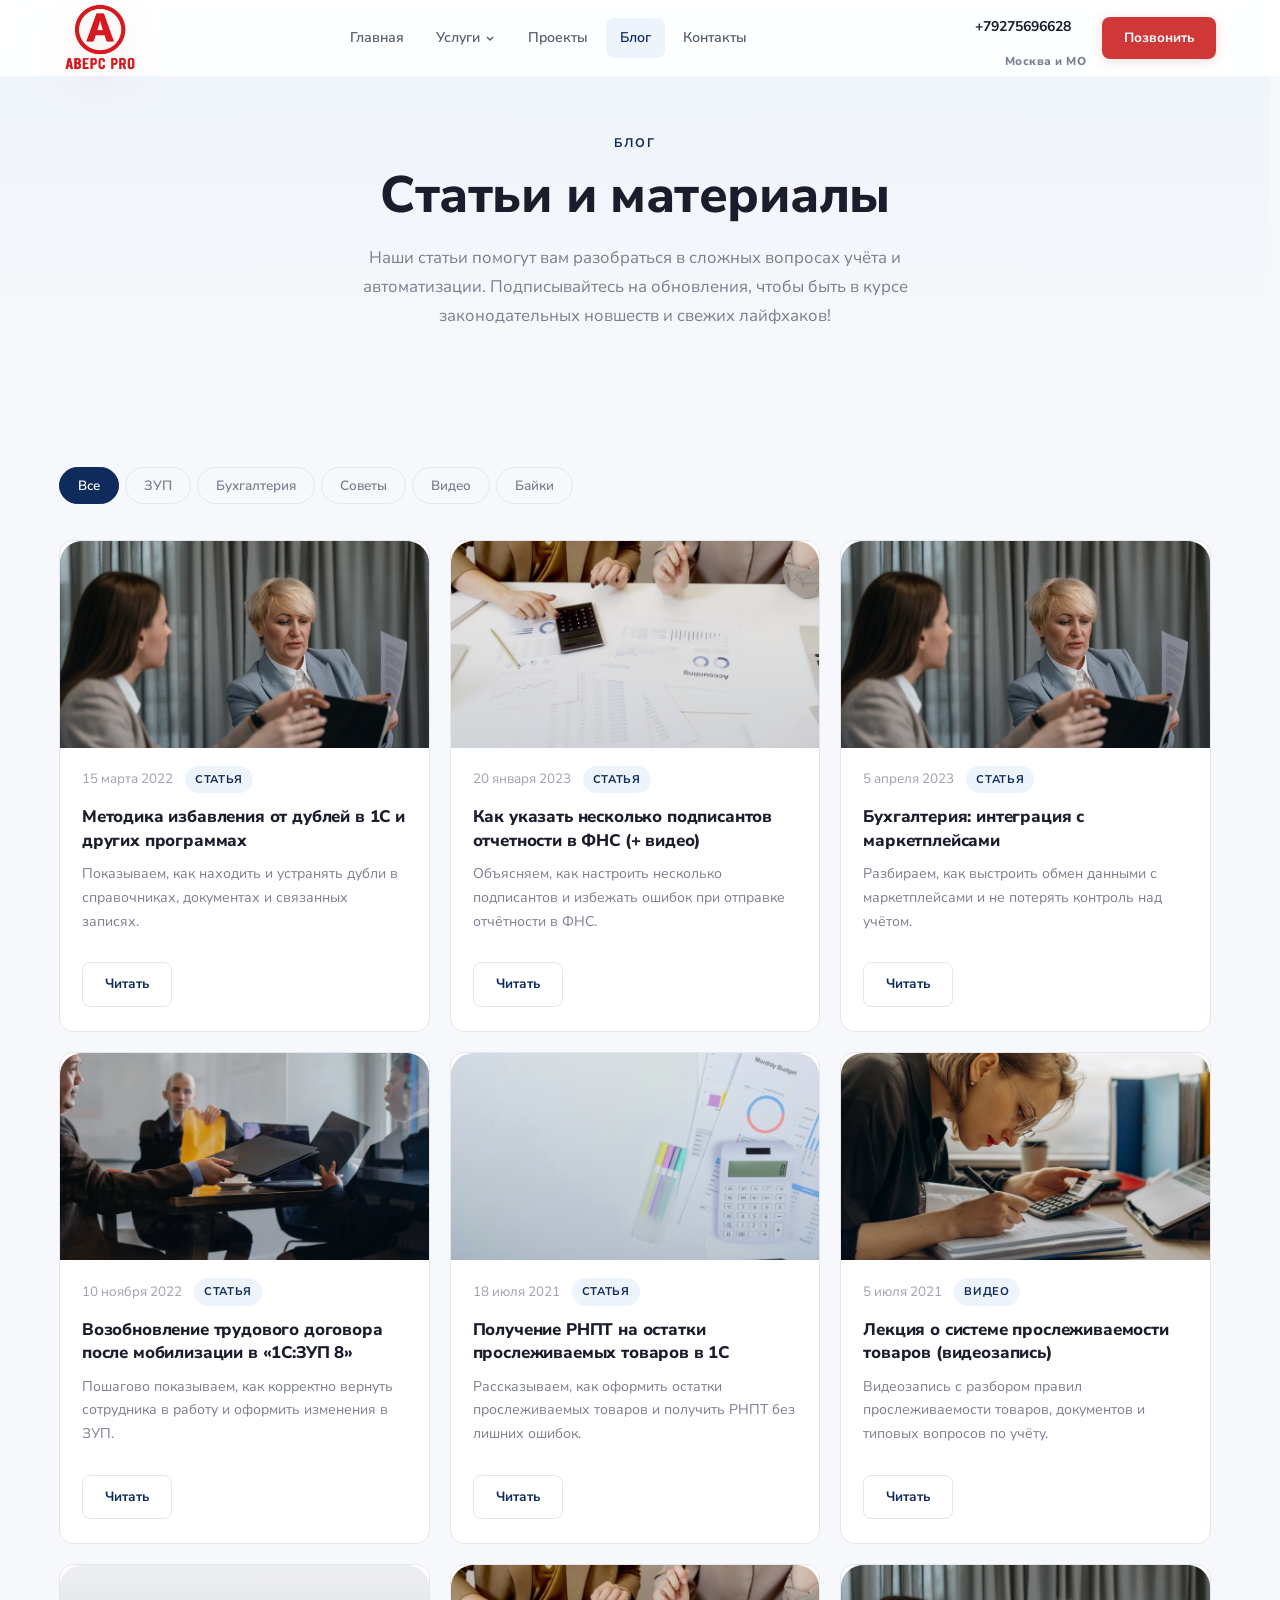
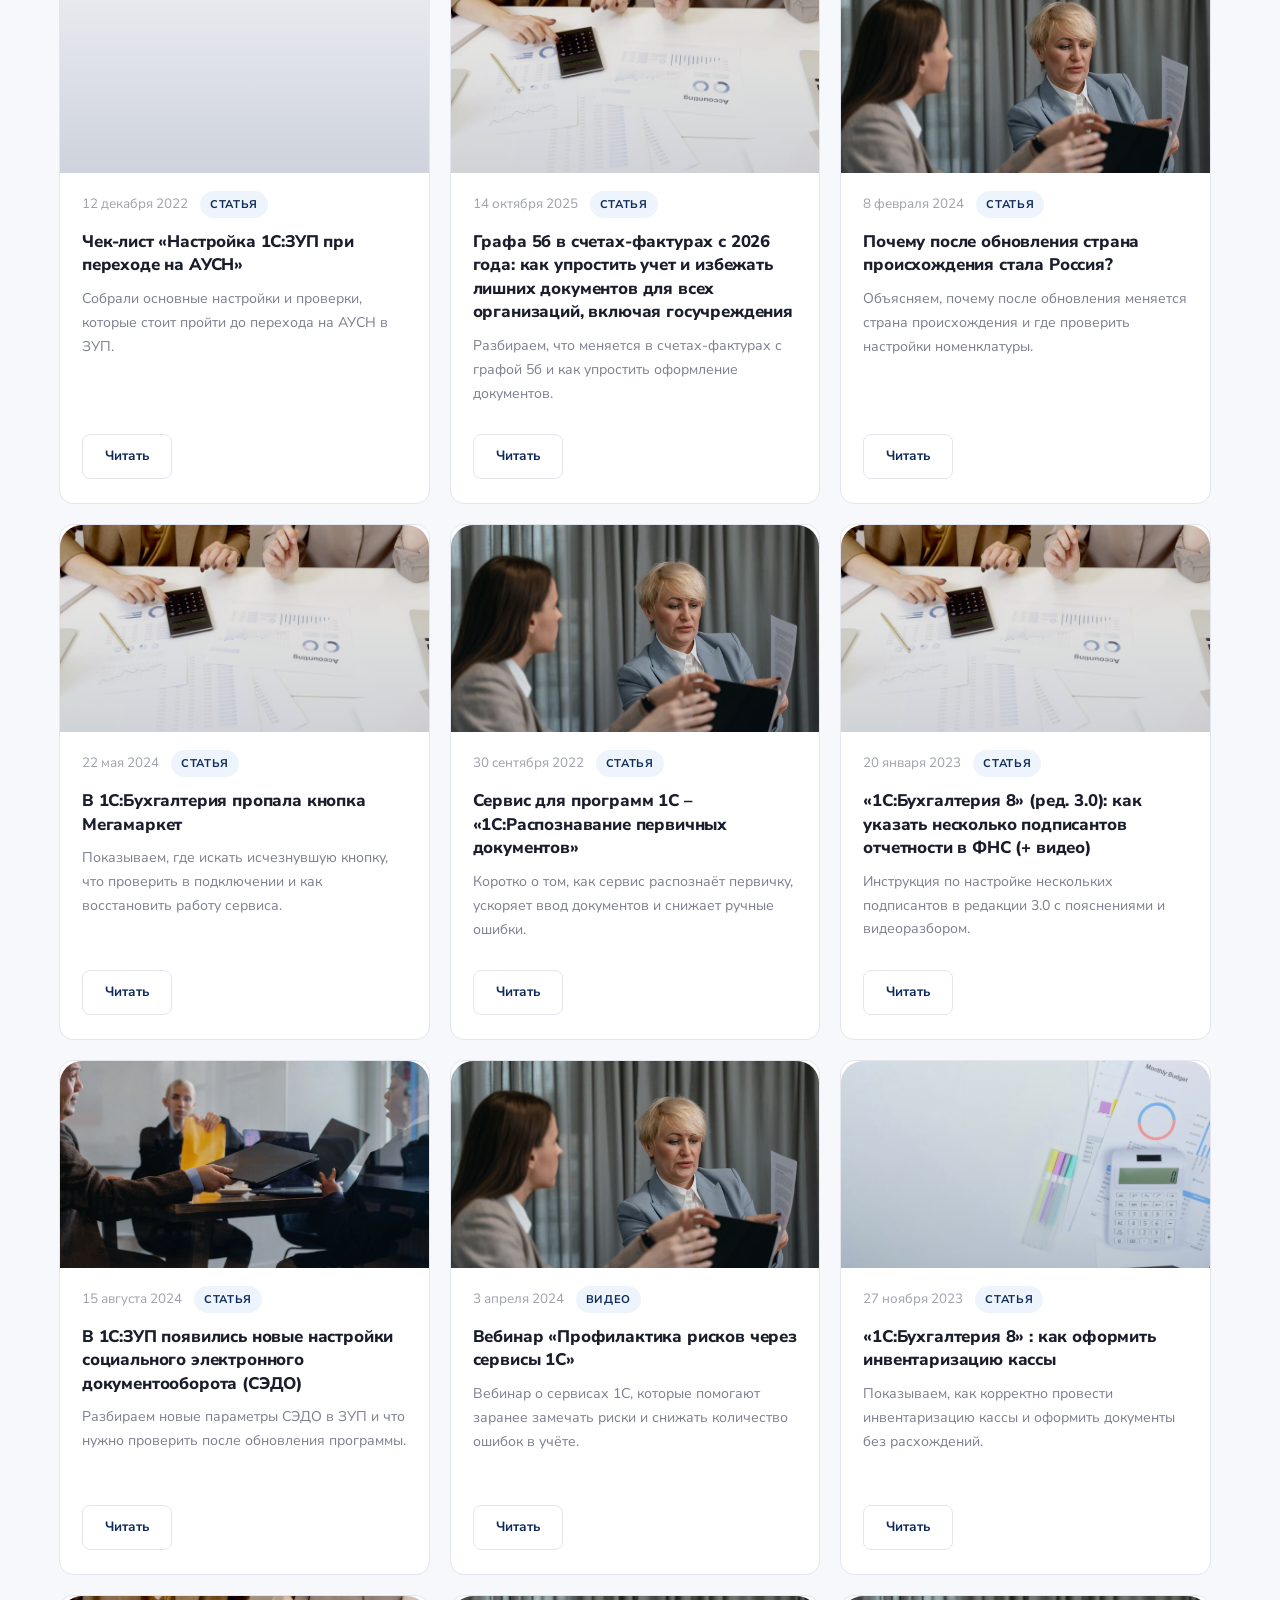
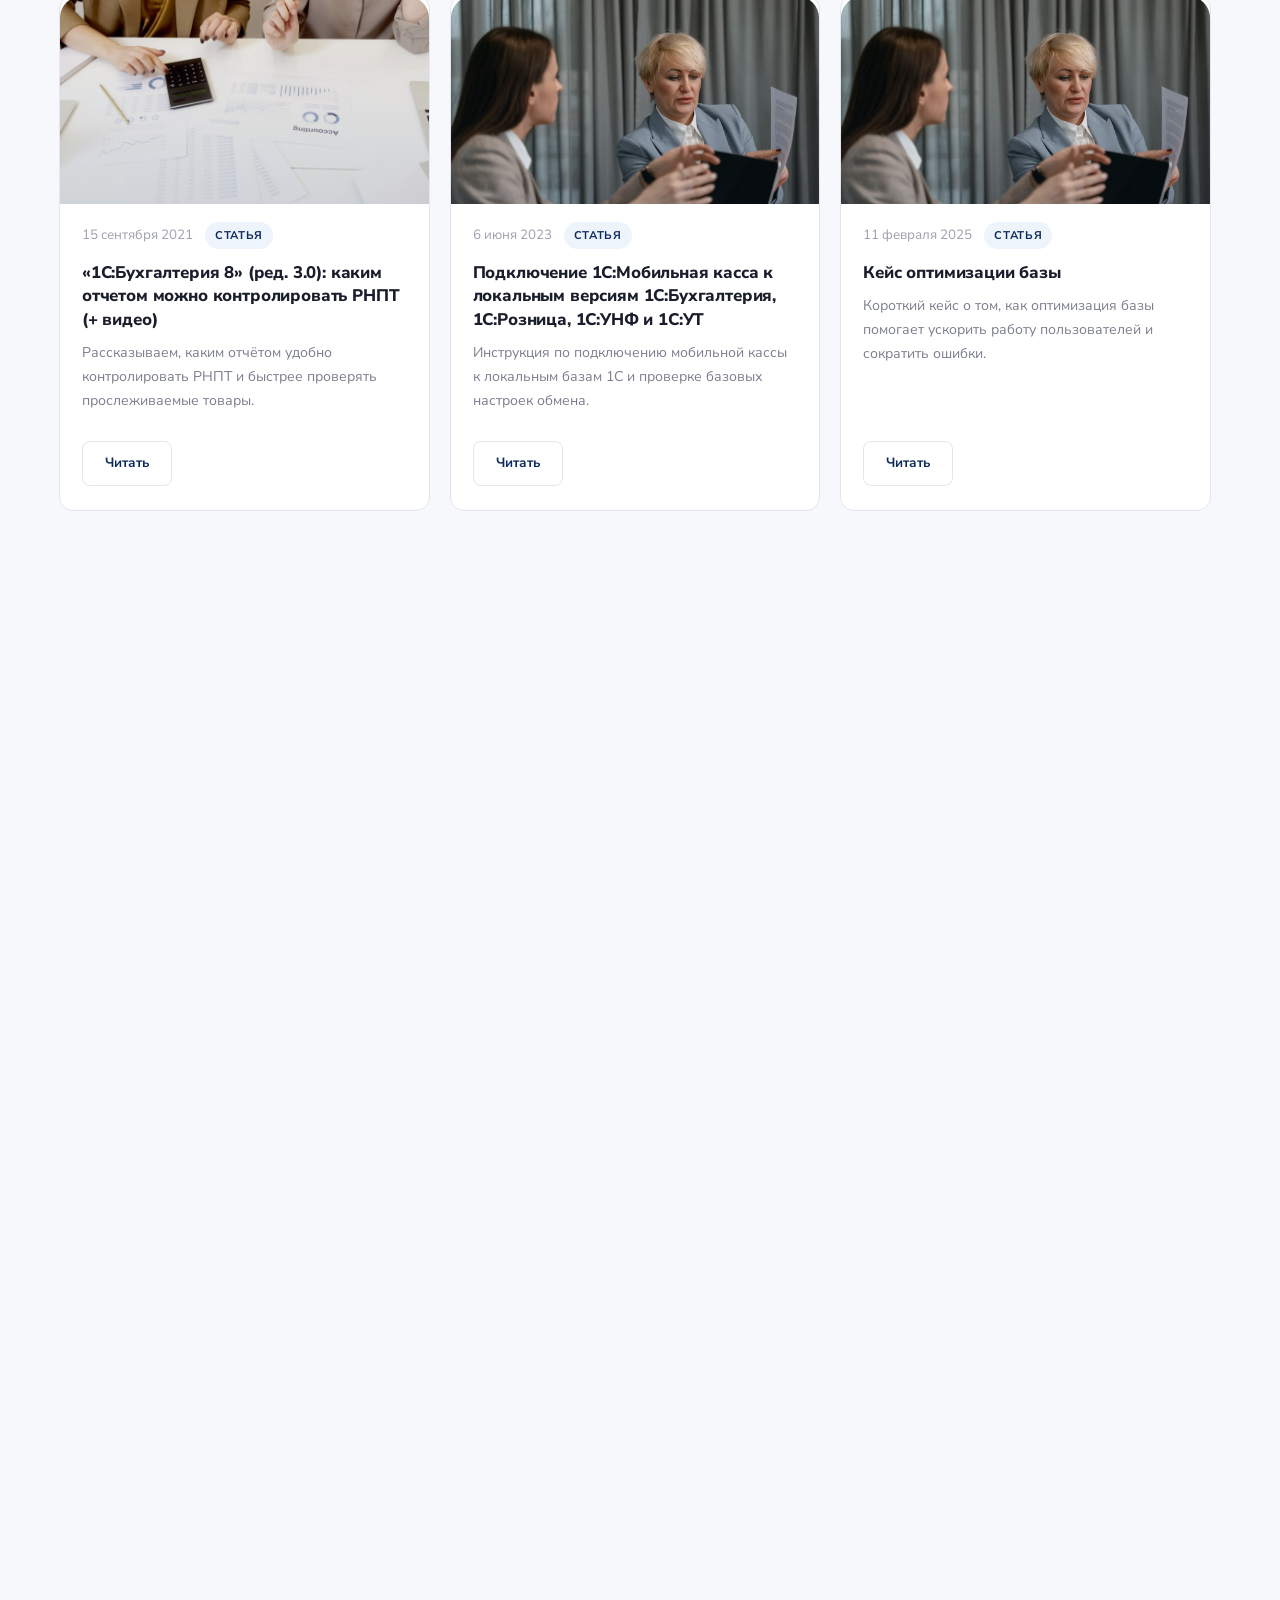
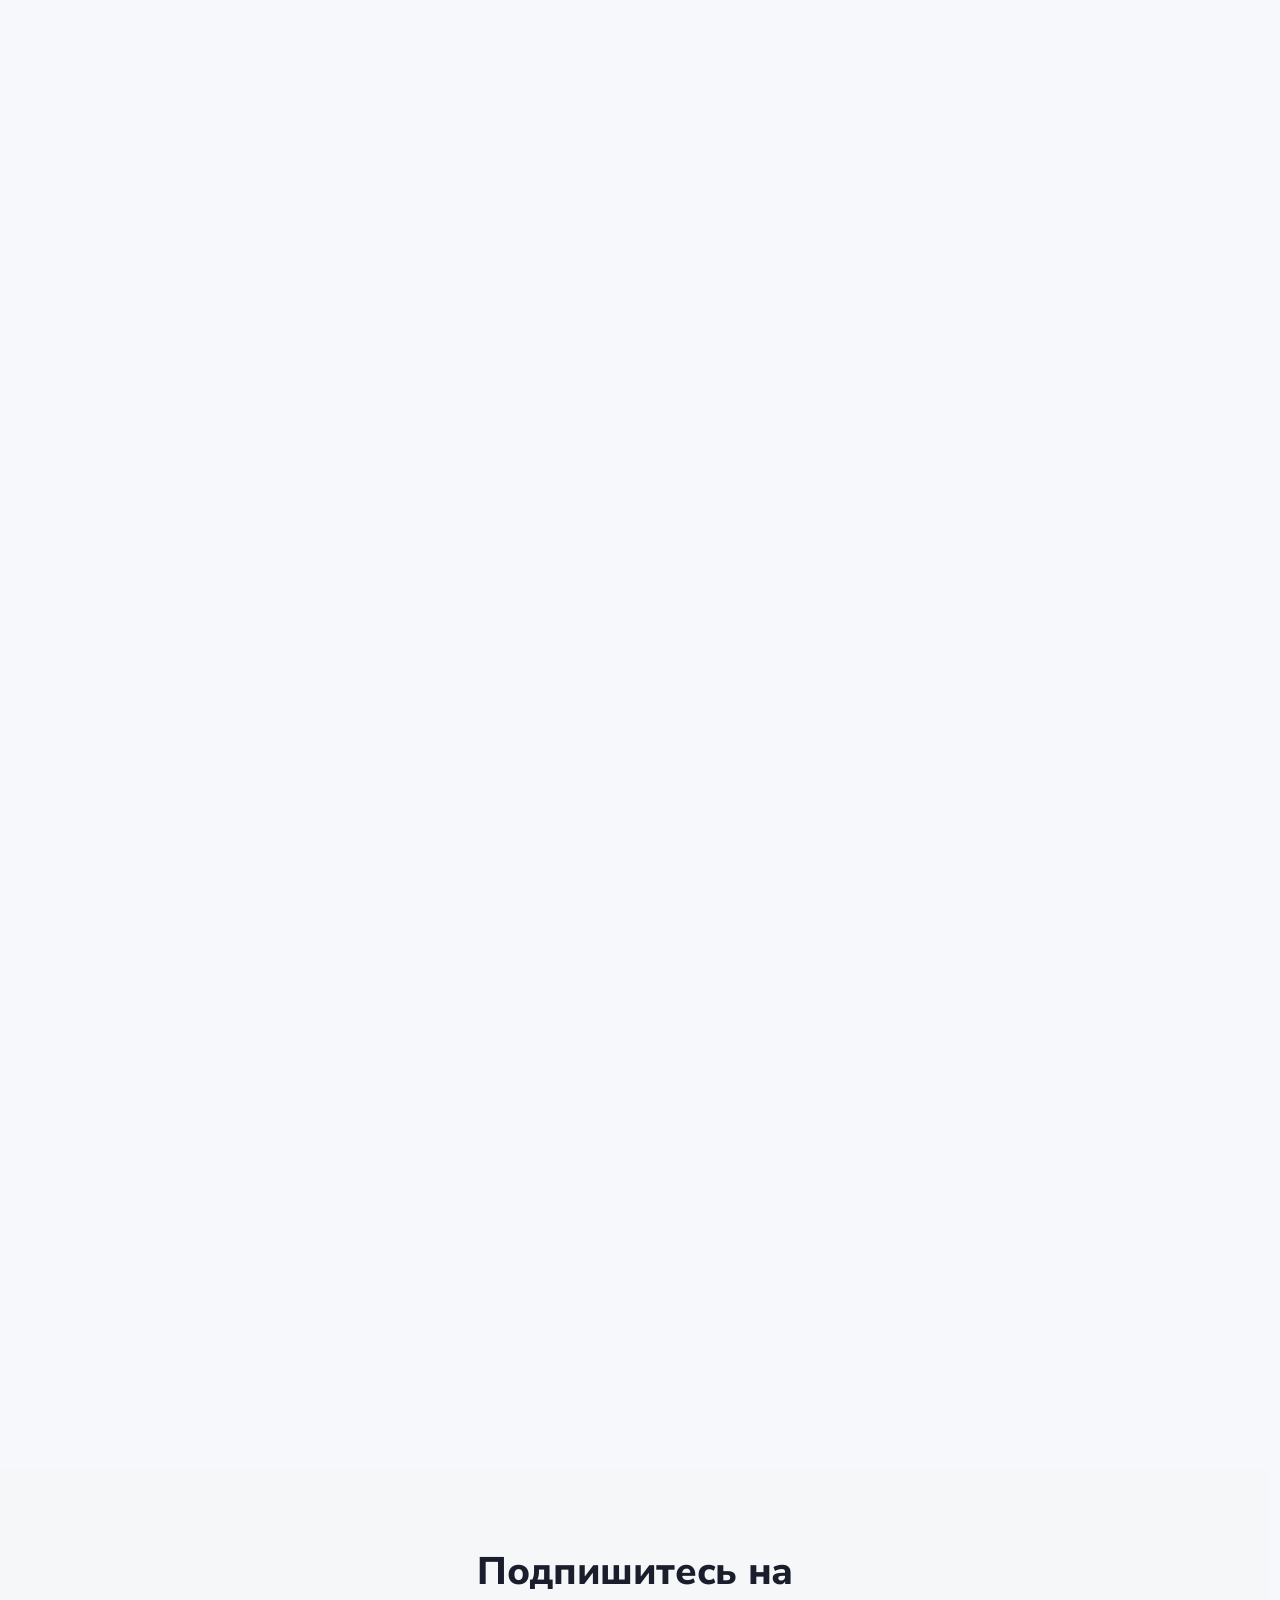
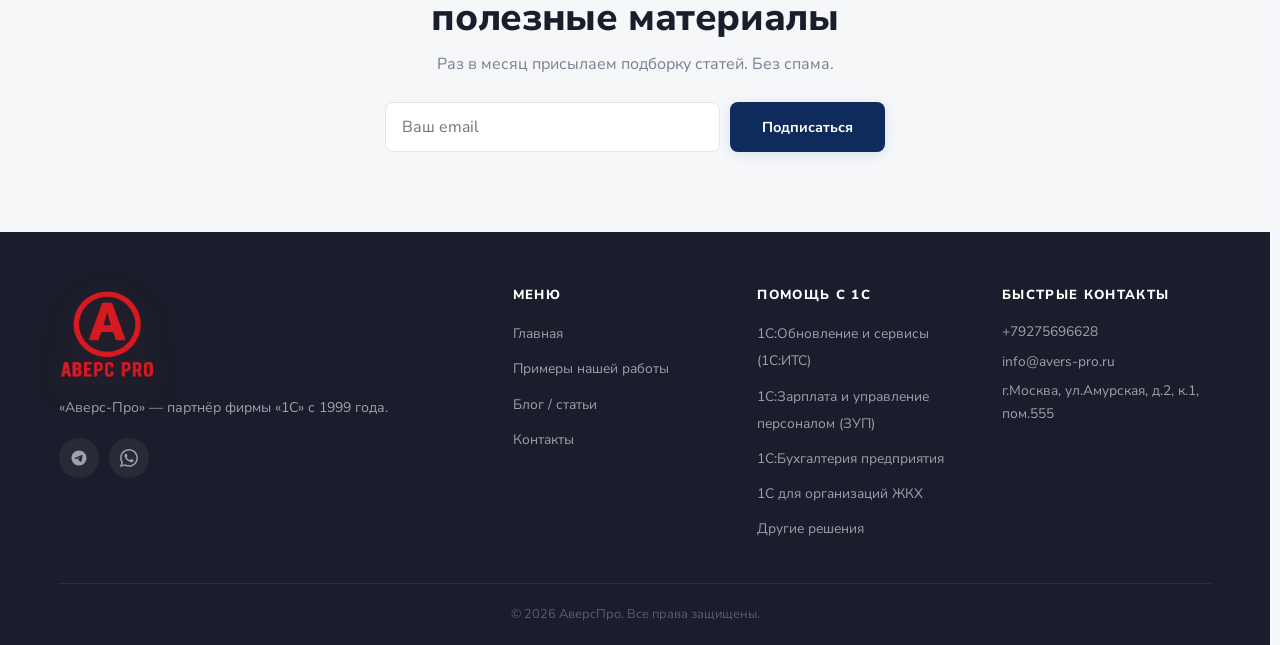
==== commit 33ac4b59: "Байки" ====
--- a/blog.html
+++ b/blog.html
@@ -95,135 +95,223 @@
           <button class="blog-filter" data-filter="buh">Бухгалтерия</button>
           <button class="blog-filter" data-filter="tips">Советы</button>
           <button class="blog-filter" data-filter="video">Видео</button>
+          <button class="blog-filter" data-filter="bayky">Байки</button>
         </div>
         <div class="blog-grid">
         
           <article class="blog-card blog-card-classic" data-category="tips">
             <div class="blog-card-media"><img src="images/blog/photo-blog-consulting.webp" alt="Методика избавления от дублей в 1С и других программах" loading="lazy" decoding="async"></div>
-            <div class="blog-card-meta"><span class="blog-card-date">Дата публикации</span><span class="blog-card-tag">Статья</span></div>
+            <div class="blog-card-meta"><span class="blog-card-date">15 марта 2022</span><span class="blog-card-tag">Статья</span></div>
             <h3>Методика избавления от дублей в 1С и других программах</h3>
             <p>Показываем, как находить и устранять дубли в справочниках, документах и связанных записях.</p>
             <a href="https://avers-pro.ru/blog/1s-predpriyatie/metodika-izbavleniya-ot-dublej-v-1s-i-pr-programmakh.html" class="btn btn-outline btn-sm blog-read-btn">Читать</a>
           </article>
           <article class="blog-card blog-card-classic" data-category="buh">
             <div class="blog-card-media"><img src="images/blog/photo-blog-vat.webp" alt="Как указать несколько подписантов отчетности в ФНС (+ видео)" loading="lazy" decoding="async"></div>
-            <div class="blog-card-meta"><span class="blog-card-date">Дата публикации</span><span class="blog-card-tag">Статья</span></div>
+            <div class="blog-card-meta"><span class="blog-card-date">20 января 2023</span><span class="blog-card-tag">Статья</span></div>
             <h3>Как указать несколько подписантов отчетности в ФНС (+ видео)</h3>
             <p>Объясняем, как настроить несколько подписантов и избежать ошибок при отправке отчётности в ФНС.</p>
             <a href="https://avers-pro.ru/blog/markirovka/1s-bukhgalteriya-8-red-3-0-kak-ukazat-neskolko-podpisantov-otchetnosti-v-fns-video.html" class="btn btn-outline btn-sm blog-read-btn">Читать</a>
           </article>
           <article class="blog-card blog-card-classic" data-category="buh">
             <div class="blog-card-media"><img src="images/blog/photo-blog-consulting.webp" alt="Бухгалтерия: интеграция с маркетплейсами" loading="lazy" decoding="async"></div>
-            <div class="blog-card-meta"><span class="blog-card-date">Дата публикации</span><span class="blog-card-tag">Статья</span></div>
+            <div class="blog-card-meta"><span class="blog-card-date">5 апреля 2023</span><span class="blog-card-tag">Статья</span></div>
             <h3>Бухгалтерия: интеграция с маркетплейсами</h3>
             <p>Разбираем, как выстроить обмен данными с маркетплейсами и не потерять контроль над учётом.</p>
             <a href="https://www.avers-pro.ru/blog/1s-predpriyatie/bukhgalteriya-integratsiya-s-marketplejsami.html" class="btn btn-outline btn-sm blog-read-btn">Читать</a>
           </article>
           <article class="blog-card blog-card-classic" data-category="zup">
             <div class="blog-card-media"><img src="images/blog/photo-blog-zup-changes.webp" alt="Возобновление трудового договора после мобилизации в «1С:ЗУП 8»" loading="lazy" decoding="async"></div>
-            <div class="blog-card-meta"><span class="blog-card-date">Дата публикации</span><span class="blog-card-tag">Статья</span></div>
+            <div class="blog-card-meta"><span class="blog-card-date">10 ноября 2022</span><span class="blog-card-tag">Статья</span></div>
             <h3>Возобновление трудового договора после мобилизации в «1С:ЗУП 8»</h3>
             <p>Пошагово показываем, как корректно вернуть сотрудника в работу и оформить изменения в ЗУП.</p>
             <a href="https://avers-pro.ru/blog/1s-predpriyatie/vozobnovlenie-trudovogo-dogovora-posle-mobilizatsii-v-programme-1s-zup-8.html" class="btn btn-outline btn-sm blog-read-btn">Читать</a>
           </article>
           <article class="blog-card blog-card-classic" data-category="buh">
             <div class="blog-card-media"><img src="images/blog/photo-blog-close-month.webp" alt="Получение РНПТ на остатки прослеживаемых товаров в 1С" loading="lazy" decoding="async"></div>
-            <div class="blog-card-meta"><span class="blog-card-date">Дата публикации</span><span class="blog-card-tag">Статья</span></div>
+            <div class="blog-card-meta"><span class="blog-card-date">18 июля 2021</span><span class="blog-card-tag">Статья</span></div>
             <h3>Получение РНПТ на остатки прослеживаемых товаров в 1С</h3>
             <p>Рассказываем, как оформить остатки прослеживаемых товаров и получить РНПТ без лишних ошибок.</p>
             <a href="https://www.avers-pro.ru/blog/proslezhivaemost/poluchenie-rnpt-na-ostatki-proslezhivaemykh-tovarov-v-1c-bukhgalterii-8.html" class="btn btn-outline btn-sm blog-read-btn">Читать</a>
           </article>
           <article class="blog-card blog-card-classic" data-category="video">
             <div class="blog-card-media"><img src="images/blog/photo-blog-close-month-2.webp" alt="Лекция о системе прослеживаемости товаров (видеозапись)" loading="lazy" decoding="async"></div>
-            <div class="blog-card-meta"><span class="blog-card-date">Дата публикации</span><span class="blog-card-tag">Видео</span></div>
+            <div class="blog-card-meta"><span class="blog-card-date">5 июля 2021</span><span class="blog-card-tag">Видео</span></div>
             <h3>Лекция о системе прослеживаемости товаров (видеозапись)</h3>
             <p>Видеозапись с разбором правил прослеживаемости товаров, документов и типовых вопросов по учёту.</p>
             <a href="https://avers-pro.ru/blog/1s-predpriyatie/opublikovana-videozapis-lektsii-o-sisteme-proslezhivaemosti-tovarov-s-01-07-2021-zakonodatelstvo-i-otrazhenie-v-1s-bukhgalterii-8.html" class="btn btn-outline btn-sm blog-read-btn">Читать</a>
           </article>
           <article class="blog-card blog-card-classic" data-category="zup">
             <div class="blog-card-media"><img src="images/blog/photo-blog-zup-ndfl.webp" alt="Чек-лист «Настройка 1С:ЗУП при переходе на АУСН»" loading="lazy" decoding="async"></div>
-            <div class="blog-card-meta"><span class="blog-card-date">Дата публикации</span><span class="blog-card-tag">Статья</span></div>
+            <div class="blog-card-meta"><span class="blog-card-date">12 декабря 2022</span><span class="blog-card-tag">Статья</span></div>
             <h3>Чек-лист «Настройка 1С:ЗУП при переходе на АУСН»</h3>
             <p>Собрали основные настройки и проверки, которые стоит пройти до перехода на АУСН в ЗУП.</p>
             <a href="https://www.avers-pro.ru/blog/1s-predpriyatie/chek-list-nastrojka-1s-zup-pri-perekhode-na-ausn.html" class="btn btn-outline btn-sm blog-read-btn">Читать</a>
           </article>
           <article class="blog-card blog-card-classic" data-category="buh">
             <div class="blog-card-media"><img src="images/blog/photo-blog-vat.webp" alt="Графа 5б в счетах-фактурах с 2026 года: как упростить учет и избежать лишних документов для всех организаций, включая госучреждения" loading="lazy" decoding="async"></div>
-            <div class="blog-card-meta"><span class="blog-card-date">Дата публикации</span><span class="blog-card-tag">Статья</span></div>
+            <div class="blog-card-meta"><span class="blog-card-date">14 октября 2025</span><span class="blog-card-tag">Статья</span></div>
             <h3>Графа 5б в счетах-фактурах с 2026 года: как упростить учет и избежать лишних документов для всех организаций, включая госучреждения</h3>
             <p>Разбираем, что меняется в счетах-фактурах с графой 5б и как упростить оформление документов.</p>
             <a href="https://avers-pro.ru/blog/1s-predpriyatie/grafa-5b-v-schetakh-fakturakh-s-2026-goda-kak-uprostit-uchet-i-izbezhat-lishnikh-dokumentov-dlya-vsekh-organizatsij-vklyuchaya-gosuchrezhdeniya.html" class="btn btn-outline btn-sm blog-read-btn">Читать</a>
           </article>
           <article class="blog-card blog-card-classic" data-category="tips">
             <div class="blog-card-media"><img src="images/blog/photo-blog-consulting.webp" alt="Почему после обновления страна происхождения стала Россия?" loading="lazy" decoding="async"></div>
-            <div class="blog-card-meta"><span class="blog-card-date">Дата публикации</span><span class="blog-card-tag">Статья</span></div>
+            <div class="blog-card-meta"><span class="blog-card-date">8 февраля 2024</span><span class="blog-card-tag">Статья</span></div>
             <h3>Почему после обновления страна происхождения стала Россия?</h3>
             <p>Объясняем, почему после обновления меняется страна происхождения и где проверить настройки номенклатуры.</p>
             <a href="https://avers-pro.ru/blog/1s-predpriyatie/pochemu-posle-obnovleniya-strana-proiskhozhdeniya-stala-rossiya.html" class="btn btn-outline btn-sm blog-read-btn">Читать</a>
           </article>
           <article class="blog-card blog-card-classic" data-category="buh">
             <div class="blog-card-media"><img src="images/blog/photo-blog-vat.webp" alt="В 1С:Бухгалтерия пропала кнопка Мегамаркет" loading="lazy" decoding="async"></div>
-            <div class="blog-card-meta"><span class="blog-card-date">Дата публикации</span><span class="blog-card-tag">Статья</span></div>
+            <div class="blog-card-meta"><span class="blog-card-date">22 мая 2024</span><span class="blog-card-tag">Статья</span></div>
             <h3>В 1С:Бухгалтерия пропала кнопка Мегамаркет</h3>
             <p>Показываем, где искать исчезнувшую кнопку, что проверить в подключении и как восстановить работу сервиса.</p>
             <a href="https://www.avers-pro.ru/blog/1s-predpriyatie/v-1s-bukhgalteriya-propala-knopka-megamarket.html" class="btn btn-outline btn-sm blog-read-btn">Читать</a>
           </article>
           <article class="blog-card blog-card-classic" data-category="tips">
             <div class="blog-card-media"><img src="images/blog/photo-blog-consulting.webp" alt="Cервис для программ 1С – «1С:Распознавание первичных документов»" loading="lazy" decoding="async"></div>
-            <div class="blog-card-meta"><span class="blog-card-date">Дата публикации</span><span class="blog-card-tag">Статья</span></div>
+            <div class="blog-card-meta"><span class="blog-card-date">30 сентября 2022</span><span class="blog-card-tag">Статья</span></div>
             <h3>Cервис для программ 1С – «1С:Распознавание первичных документов»</h3>
             <p>Коротко о том, как сервис распознаёт первичку, ускоряет ввод документов и снижает ручные ошибки.</p>
             <a href="https://avers-pro.ru/blog/1s-predpriyatie/cervis-dlya-programm-1s-1s-raspoznavanie-pervichnykh-dokumentov.html" class="btn btn-outline btn-sm blog-read-btn">Читать</a>
           </article>
           <article class="blog-card blog-card-classic" data-category="buh">
             <div class="blog-card-media"><img src="images/blog/photo-blog-vat.webp" alt="«1С:Бухгалтерия 8» (ред. 3.0): как указать несколько подписантов отчетности в ФНС (+ видео)" loading="lazy" decoding="async"></div>
-            <div class="blog-card-meta"><span class="blog-card-date">Дата публикации</span><span class="blog-card-tag">Статья</span></div>
+            <div class="blog-card-meta"><span class="blog-card-date">20 января 2023</span><span class="blog-card-tag">Статья</span></div>
             <h3>«1С:Бухгалтерия 8» (ред. 3.0): как указать несколько подписантов отчетности в ФНС (+ видео)</h3>
             <p>Инструкция по настройке нескольких подписантов в редакции 3.0 с пояснениями и видеоразбором.</p>
             <a href="https://www.avers-pro.ru/blog/markirovka/1s-bukhgalteriya-8-red-3-0-kak-ukazat-neskolko-podpisantov-otchetnosti-v-fns-video.html" class="btn btn-outline btn-sm blog-read-btn">Читать</a>
           </article>
           <article class="blog-card blog-card-classic" data-category="zup">
             <div class="blog-card-media"><img src="images/blog/photo-blog-zup-changes.webp" alt="В 1С:ЗУП появились новые настройки социального электронного документооборота (СЭДО)" loading="lazy" decoding="async"></div>
-            <div class="blog-card-meta"><span class="blog-card-date">Дата публикации</span><span class="blog-card-tag">Статья</span></div>
+            <div class="blog-card-meta"><span class="blog-card-date">15 августа 2024</span><span class="blog-card-tag">Статья</span></div>
             <h3>В 1С:ЗУП появились новые настройки социального электронного документооборота (СЭДО)</h3>
             <p>Разбираем новые параметры СЭДО в ЗУП и что нужно проверить после обновления программы.</p>
             <a href="https://www.avers-pro.ru/blog/1s-predpriyatie/v-1s-zup-poyavilis-novye-nastrojki-sotsialnogo-elektronnogo-dokumentooborota-sedo.html" class="btn btn-outline btn-sm blog-read-btn">Читать</a>
           </article>
           <article class="blog-card blog-card-classic" data-category="video">
             <div class="blog-card-media"><img src="images/blog/photo-blog-consulting.webp" alt="Вебинар «Профилактика рисков через сервисы 1С»" loading="lazy" decoding="async"></div>
-            <div class="blog-card-meta"><span class="blog-card-date">Дата публикации</span><span class="blog-card-tag">Видео</span></div>
+            <div class="blog-card-meta"><span class="blog-card-date">3 апреля 2024</span><span class="blog-card-tag">Видео</span></div>
             <h3>Вебинар «Профилактика рисков через сервисы 1С»</h3>
             <p>Вебинар о сервисах 1С, которые помогают заранее замечать риски и снижать количество ошибок в учёте.</p>
             <a href="https://avers-pro.ru/blog/1s-predpriyatie/vebinar-profilaktika-riskov-cherez-servisy-1s.html" class="btn btn-outline btn-sm blog-read-btn">Читать</a>
           </article>
           <article class="blog-card blog-card-classic" data-category="buh">
             <div class="blog-card-media"><img src="images/blog/photo-blog-close-month.webp" alt="«1С:Бухгалтерия 8» : как оформить инвентаризацию кассы" loading="lazy" decoding="async"></div>
-            <div class="blog-card-meta"><span class="blog-card-date">Дата публикации</span><span class="blog-card-tag">Статья</span></div>
+            <div class="blog-card-meta"><span class="blog-card-date">27 ноября 2023</span><span class="blog-card-tag">Статья</span></div>
             <h3>«1С:Бухгалтерия 8» : как оформить инвентаризацию кассы</h3>
             <p>Показываем, как корректно провести инвентаризацию кассы и оформить документы без расхождений.</p>
             <a href="https://avers-pro.ru/blog/1s-predpriyatie/1s-bukhgalteriya-8-kak-oformit-inventarizatsiyu-kassy.html" class="btn btn-outline btn-sm blog-read-btn">Читать</a>
           </article>
           <article class="blog-card blog-card-classic" data-category="buh">
             <div class="blog-card-media"><img src="images/blog/photo-blog-vat.webp" alt="«1С:Бухгалтерия 8» (ред. 3.0): каким отчетом можно контролировать РНПТ (+ видео)" loading="lazy" decoding="async"></div>
-            <div class="blog-card-meta"><span class="blog-card-date">Дата публикации</span><span class="blog-card-tag">Статья</span></div>
+            <div class="blog-card-meta"><span class="blog-card-date">15 сентября 2021</span><span class="blog-card-tag">Статья</span></div>
             <h3>«1С:Бухгалтерия 8» (ред. 3.0): каким отчетом можно контролировать РНПТ (+ видео)</h3>
             <p>Рассказываем, каким отчётом удобно контролировать РНПТ и быстрее проверять прослеживаемые товары.</p>
             <a href="https://avers-pro.ru/blog/proslezhivaemost/1s-bukhgalteriya-8-red-3-0-kakim-otchetom-mozhno-kontrolirovat-rnpt-video.html" class="btn btn-outline btn-sm blog-read-btn">Читать</a>
           </article>
           <article class="blog-card blog-card-classic" data-category="tips">
             <div class="blog-card-media"><img src="images/blog/photo-blog-consulting.webp" alt="Подключение 1С:Мобильная касса к локальным версиям 1С:Бухгалтерия, 1С:Розница, 1С:УНФ и 1С:УТ" loading="lazy" decoding="async"></div>
-            <div class="blog-card-meta"><span class="blog-card-date">Дата публикации</span><span class="blog-card-tag">Статья</span></div>
+            <div class="blog-card-meta"><span class="blog-card-date">6 июня 2023</span><span class="blog-card-tag">Статья</span></div>
             <h3>Подключение 1С:Мобильная касса к локальным версиям 1С:Бухгалтерия, 1С:Розница, 1С:УНФ и 1С:УТ</h3>
             <p>Инструкция по подключению мобильной кассы к локальным базам 1С и проверке базовых настроек обмена.</p>
             <a href="https://avers-pro.ru/blog/1s-predpriyatie/podklyuchenie-1s-mobilnaya-kassa-k-lokalnym-versiyam-1s-bukhgalteriya-1s-roznitsa-1s-unf-i-1s-ut.html" class="btn btn-outline btn-sm blog-read-btn">Читать</a>
           </article>
           <article class="blog-card blog-card-classic" data-category="tips">
             <div class="blog-card-media"><img src="images/blog/photo-blog-consulting.webp" alt="Кейс оптимизации базы" loading="lazy" decoding="async"></div>
-            <div class="blog-card-meta"><span class="blog-card-date">Дата публикации</span><span class="blog-card-tag">Статья</span></div>
+            <div class="blog-card-meta"><span class="blog-card-date">11 февраля 2025</span><span class="blog-card-tag">Статья</span></div>
             <h3>Кейс оптимизации базы</h3>
             <p>Короткий кейс о том, как оптимизация базы помогает ускорить работу пользователей и сократить ошибки.</p>
             <a href="https://avers-pro.ru/blog/kejsy/kejs-optimizatsii-bazy.html" class="btn btn-outline btn-sm blog-read-btn">Читать</a>
           </article>
+
+          <!-- БАЙКИ -->
+
+          <article class="blog-card blog-card-classic blog-card-bayky" data-category="bayky">
+            <div class="blog-card-media"><img src="images/blog/photo-blog-zup-ndfl.webp" alt="Необычный тест при трудоустройстве бухгалтера" loading="lazy" decoding="async"></div>
+            <div class="blog-card-meta"><span class="blog-card-date">22 ноября 2021</span><span class="blog-card-tag">Байка</span></div>
+            <h3>Необычный тест при трудоустройстве</h3>
+            <div class="bayky-text">
+              <p>Моя подруга ищет работу в связи с ликвидацией организации, где она работала. Вот такой тест ей реально предложили при трудоустройстве:</p>
+            </div>
+            <div class="bayky-inline-img">
+              <img src="images/blog/байка1.png" alt="Тест при трудоустройстве: «Хрумдик пугается как змей, так и пауков»" loading="lazy">
+            </div>
+            <a href="#" class="btn btn-outline btn-sm blog-read-btn">Читать</a>
+          </article>
+
+          <article class="blog-card blog-card-classic blog-card-bayky" data-category="bayky">
+            <div class="blog-card-media"><img src="images/blog/photo-blog-merge.webp" alt="Когда в компании меняется главный бухгалтер" loading="lazy" decoding="async"></div>
+            <div class="blog-card-meta"><span class="blog-card-date">13 сентября 2022</span><span class="blog-card-tag">Байка</span></div>
+            <h3>Когда в компании меняется главный бухгалтер</h3>
+            <div class="bayky-text">
+              <p>Может я художник и не очень))), а вот ситуацию обрисовать могу в красках точно: к нам часто обращаются клиенты, когда в компании меняется главный бухгалтер. И вот что бывает на практике:</p>
+              <p>👩‍💼 Новый бухгалтер с нашей помощью начинает разбираться в учёте — и выясняется, что ситуация совсем не радужная:</p>
+              <p>▪️ Первичные документы не проведены или вообще отсутствуют.</p>
+              <p>▪️ В отчётах цифры взяты «из воздуха» — в 1С одно, в отчетности другое.</p>
+              <p>▪️ Бухгалтер фактически выполнял работу кадровика: принимал сотрудников на работу «по бумагам», но фактически кадровый учёт не вёлся (нет распечатанных и подписанных документов).</p>
+              <p>❗️ У одного клиента мы обнаружили «рекорды»: четыре разных варианта одного и того же отчёта, абсолютно все 4 разные: тот, что в 1С, тот, что отдали в банк, тот, что сдали налоговую и тот, что сдали Минсельхоз! Сейчас правда так сделать еще умудриться надо, т.к. теперь госорганы и банки требуют отчетные формы с отметкой о сдаче в налоговую. Ошибка в такой ситуации может стоить дорого: репутация перед банком, штрафы, проблемы с учредителями, пересдачи отчетов, доначисление налогов и взносов.</p>
+              <p>💡 Вывод: ошибки и хаос в учёте обнаруживаются не сразу, а потом требуют больших затрат на исправление. Поэтому важно регулярно проверять состояние базы и корректность ведения учёта в 1С.</p>
+              <p>☝️ Новый бухгалтер на предприятии иногда как ассенизатор (((, за другими убирать приходится.</p>
+            </div>
+            <a href="#" class="btn btn-outline btn-sm blog-read-btn">Читать</a>
+          </article>
+
+          <article class="blog-card blog-card-classic blog-card-bayky" data-category="bayky">
+            <div class="blog-card-media"><img src="images/blog/photo-blog-migration-checklist.webp" alt="Это не баг, это фича — 1С" loading="lazy" decoding="async"></div>
+            <div class="blog-card-meta"><span class="blog-card-date">20 сентября 2024</span><span class="blog-card-tag">Байка</span></div>
+            <h3>Это не баг, это фича!</h3>
+            <div class="bayky-text">
+              <p>Клиентка: «У меня в другой базе есть кнопка "Без закрывающих документов", хочу и здесь так же!»</p>
+              <p>📌 В базе с УСН (доходы) действительно можно провести поступление без закрывающих документов.</p>
+              <p>📌 Но, если у вас УСН (доходы – расходы) или УСН + патент, Налоговый кодекс требует указывать номенклатуру.</p>
+              <p>Почему? Потому что нужно «видеть в лицо» все реализуемые товары для корректного учёта.</p>
+              <p>✨ Поэтому в такой базе в типовом исполнении волшебная кнопка «Без закрывающих документов» недоступна.</p>
+              <p>И если её очень хочется — значит, пора пересмотреть налоговый режим или заплатить программистам 😉</p>
+            </div>
+            <a href="#" class="btn btn-outline btn-sm blog-read-btn">Читать</a>
+          </article>
+
+          <article class="blog-card blog-card-classic blog-card-bayky" data-category="bayky">
+            <div class="blog-card-media"><img src="images/blog/photo-blog-close-month-2.webp" alt="Точечный удар по причине, а не по симптомам — 1С" loading="lazy" decoding="async"></div>
+            <div class="blog-card-meta"><span class="blog-card-date">27 сентября 2025</span><span class="blog-card-tag">Байка</span></div>
+            <h3>Точечный удар по причине, а не по симптомам</h3>
+            <div class="bayky-text">
+              <p>Клиент: «почему 1С не дает продать товар, который вернули на склад через Корректировку реализации?»</p>
+              <p>Наш анализ показал:</p>
+              <p>Главная ошибка была не там, где искали! Документ «Поступление товаров и услуг» изначально был проведен под этот несчастный заказ.</p>
+              <p>Система думала так: товар на склад вернулся, но он до сих пор «забронирован» под старый, закрытый заказ. Поэтому продать его под новый заказ — нельзя.</p>
+              <p>Наше решение оказалось изящным и простым:</p>
+              <p>Мы сняли признак обособления («под заказ») именно в документе «Поступление товаров и услуг». Всего одно действие!</p>
+              <p>Результат:</p>
+              <p>✅ Логика работы клиента сохранена.</p>
+              <p>✅ Товар получил свободный статус и был успешно продан.</p>
+              <p>✅ Система работает чисто, без костылей.</p>
+              <p>Вывод: 1С — это логика. Любая ошибка — лишь следствие. Найдите причину — и вы решите проблему навсегда.</p>
+            </div>
+            <a href="#" class="btn btn-outline btn-sm blog-read-btn">Читать</a>
+          </article>
+
+          <article class="blog-card blog-card-classic blog-card-bayky" data-category="bayky">
+            <div class="blog-card-media"><img src="images/blog/photo-blog-preview-migration.webp" alt="Когда всё работает как швейцарские часы — идеальный учёт" loading="lazy" decoding="async"></div>
+            <div class="blog-card-meta"><span class="blog-card-date">15 ноября 2025</span><span class="blog-card-tag">Байка</span></div>
+            <h3>Когда всё работает как швейцарские часы 🕰</h3>
+            <div class="bayky-text">
+              <p>Есть клиенты, за которых по-настоящему гордишься.</p>
+              <p>Мы годами помогали одной организации вести учёт, и их базы по БП и ЗУП до сих пор считаю образцовыми.</p>
+              <p>Дата запрета закрывается по регламенту, каждый знает свою зону ответственности — всё работает чётко и спокойно.</p>
+              <p>И вот приходит проверка из фондов.</p>
+              <p>Проверяющая просматривает документы и говорит гробовым голосом:</p>
+              <p>— Плохо… плохо… плохо…</p>
+              <p>Мы с расчётчиком в недоумении:</p>
+              <p>— Что не так?!</p>
+              <p>А она, немного помолчав, добавляет:</p>
+              <p>— Ах, как плохо, что у вас всё так хорошо! 😊</p>
+            </div>
+            <a href="#" class="btn btn-outline btn-sm blog-read-btn">Читать</a>
+          </article>
+
         </div>
       </div>
     </section>
--- a/style.css
+++ b/style.css
@@ -1242,6 +1242,30 @@
 .blog-card-classic .blog-read-btn {
   min-width:90px;
 }
+
+/* ============================================
+   БАЙКИ — вариант карточки
+   ============================================ */
+.blog-card-bayky .blog-card-tag {
+  background:#fff8e6; color:#a06000;
+}
+.blog-card-bayky .bayky-text {
+  margin-left:22px; margin-right:22px; margin-bottom:20px;
+}
+.blog-card-bayky .bayky-text p {
+  font-size:.88rem; color:var(--gray-600); line-height:1.75;
+  min-height:0; margin-bottom:8px; margin-left:0; margin-right:0;
+}
+.blog-card-bayky .bayky-text p:last-child { margin-bottom:0; }
+.blog-card-bayky .bayky-text .bayky-meta {
+  font-style:italic; color:var(--gray-400); margin-bottom:10px;
+}
+.bayky-inline-img {
+  margin:4px 22px 20px; border-radius:12px;
+  overflow:hidden; border:1px solid var(--border);
+}
+.bayky-inline-img img { width:100%; height:auto; display:block; }
+
 .text-card,
 .story-card,
 .placeholder-card {
